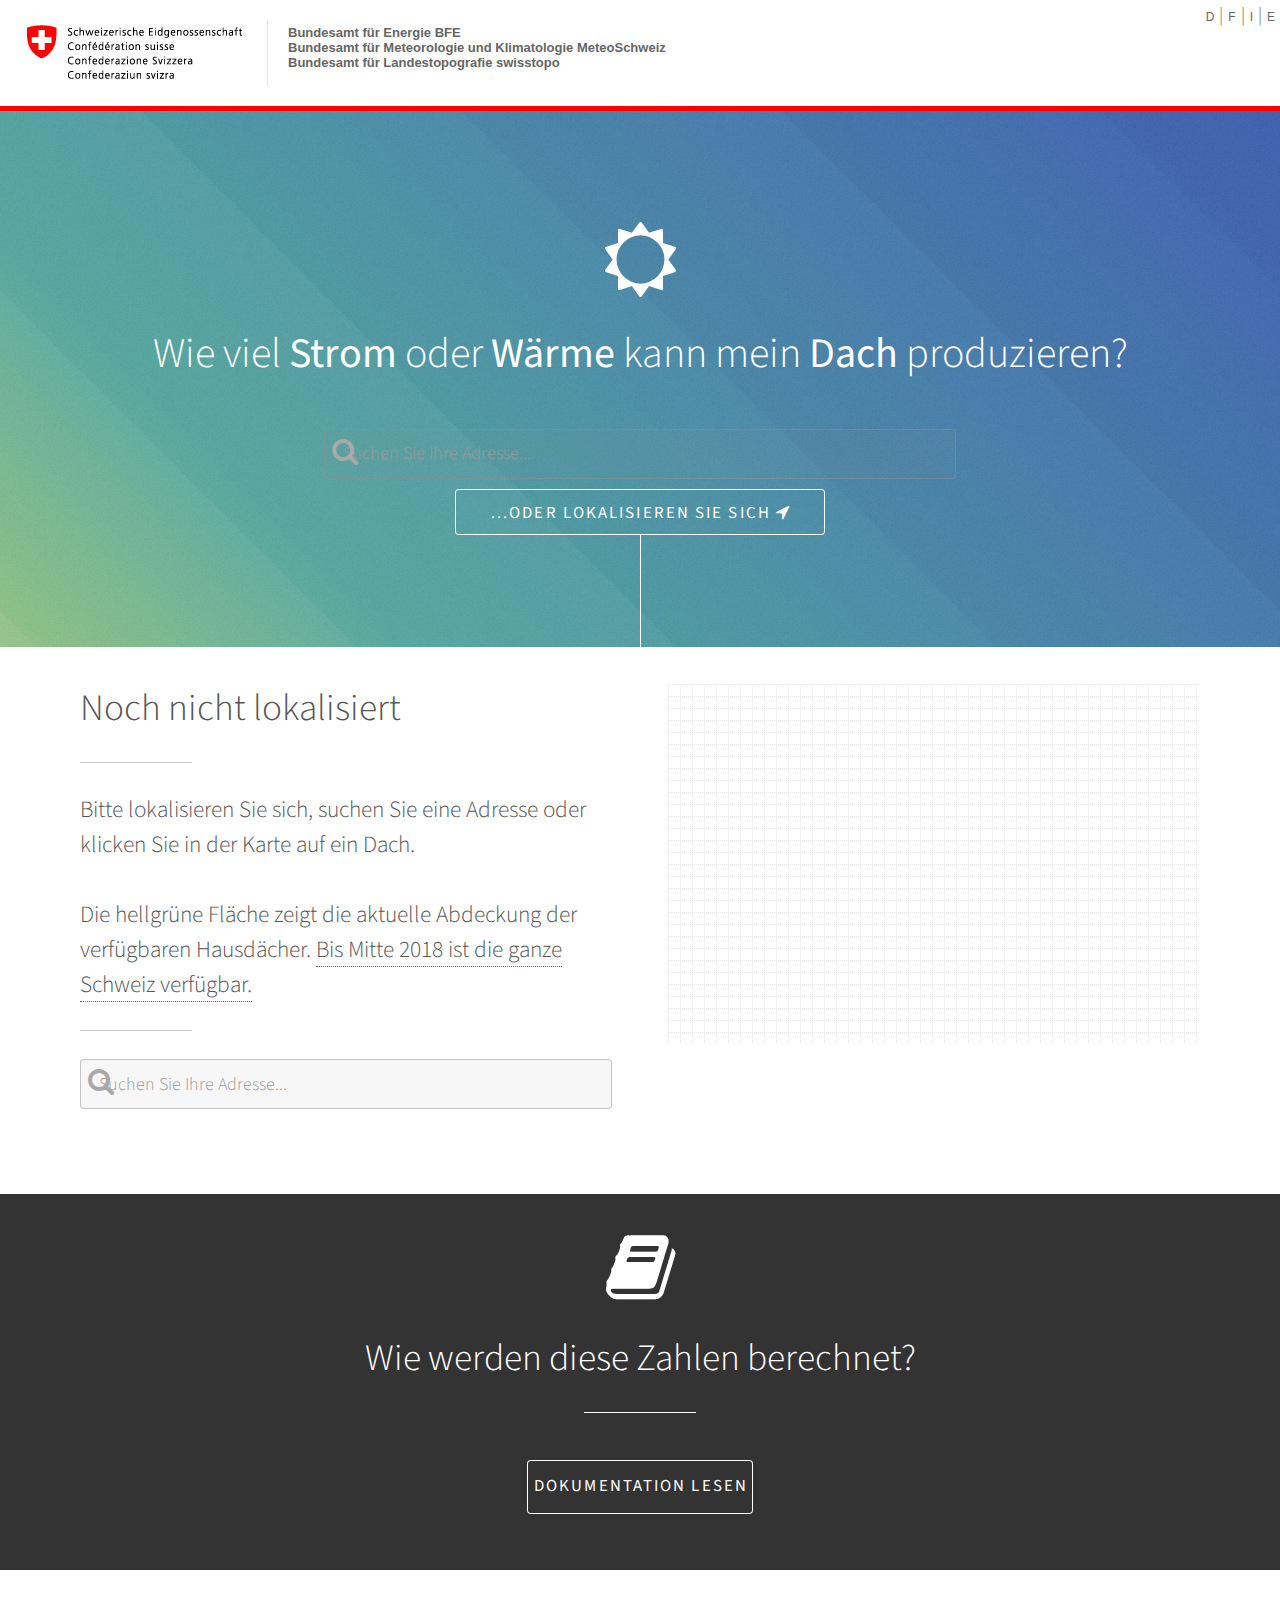
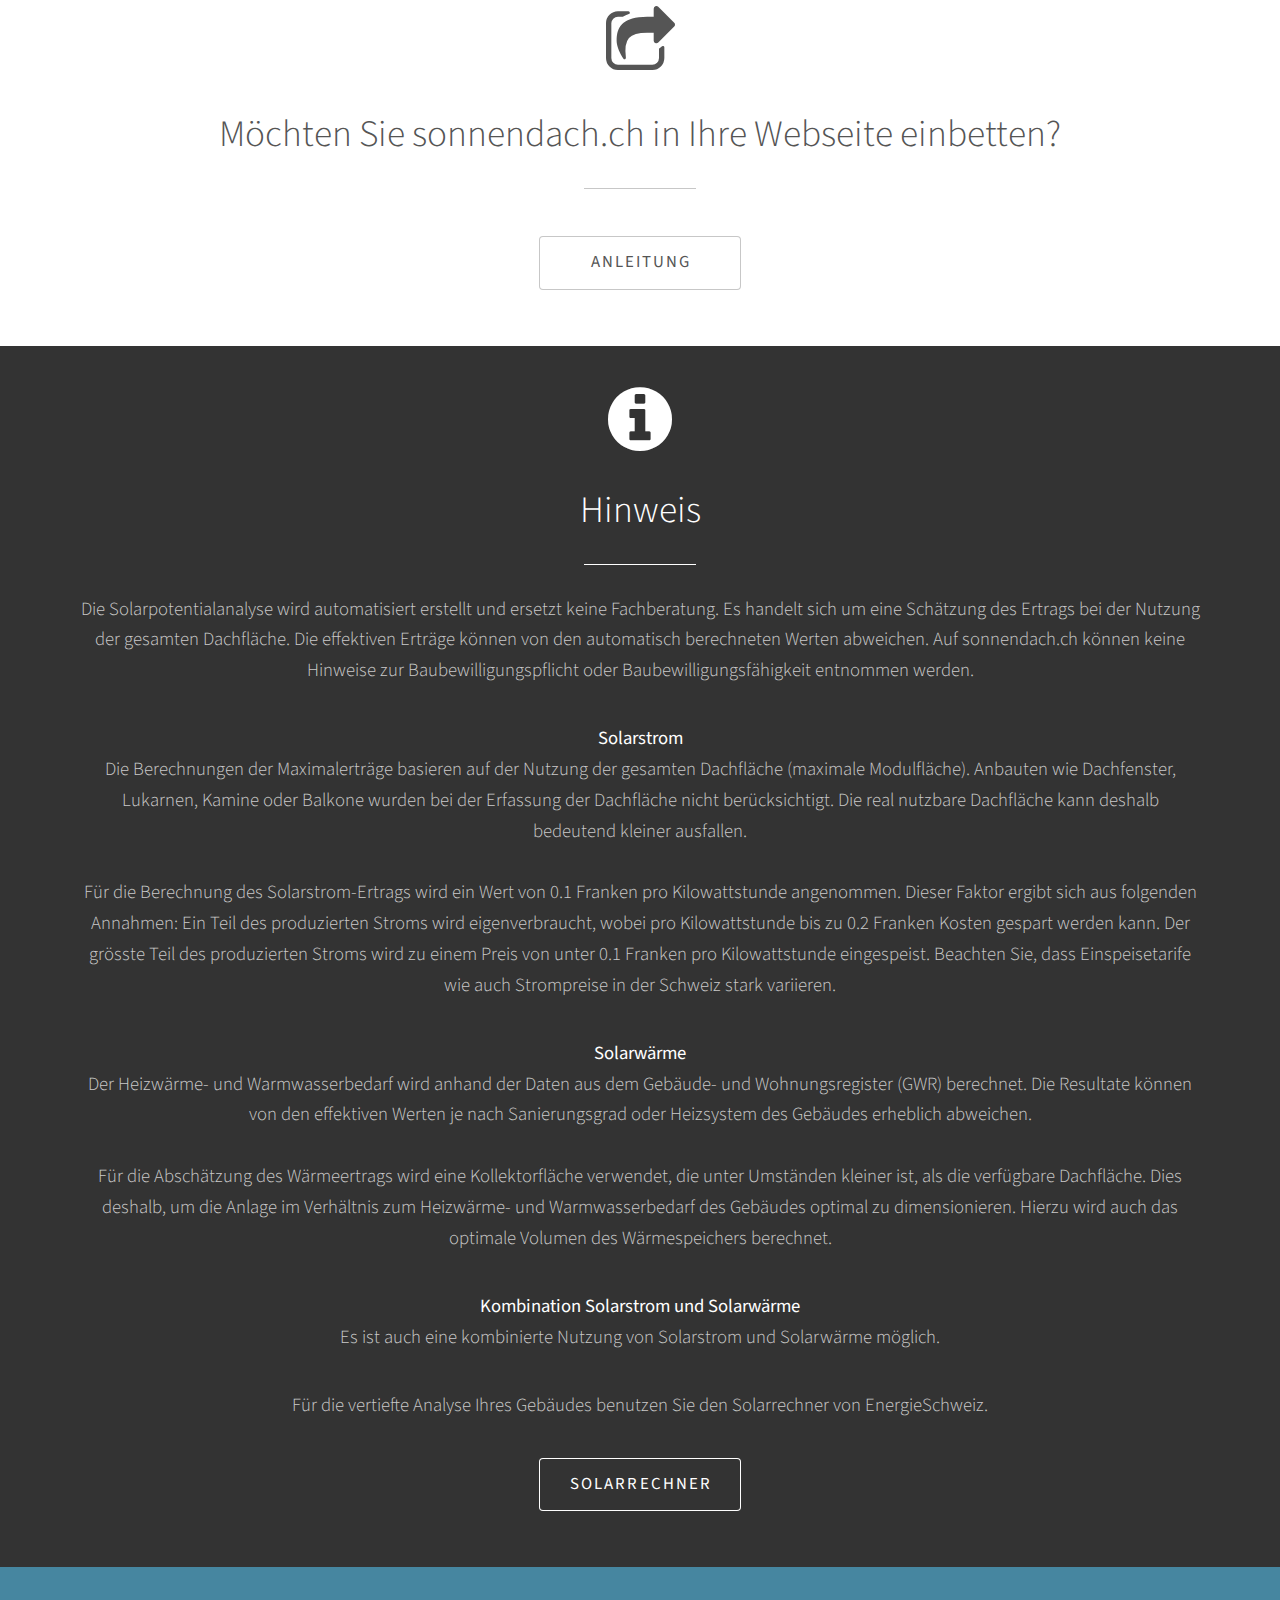
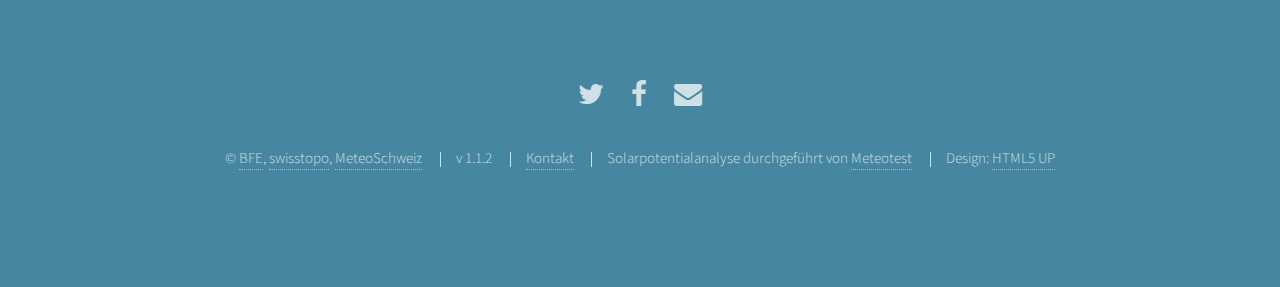
==== index.html @ 3dcd32a4 "initial upload" ====
<!DOCTYPE HTML>
<!--
	Photon by HTML5 UP
	html5up.net | @n33co
	Free for personal and commercial use under the CCA 3.0 license (html5up.net/license)
-->
<html>
	<head>
		<title>Wie viel Strom und Wärme kann mein Dach produzieren?</title>
		<meta charset="utf-8" />
    <meta name="viewport" content="initial-scale=1.0, user-scalable=no, minimal-ui"/>
    <meta name="apple-mobile-web-app-capable" content="yes"/>
    <meta name="apple-mobile-web-app-status-bar-style" content="black"/>
    <meta name="application-name" content="sonnendach"/>
    
    <!-- Application icons -->
    <meta name="msapplication-TileImage" content="images/touch-icon-bund-144x144.png"/>
    <meta name="msapplication-TileColor" content="#ffffff"/>
    <meta name="msapplication-square70x70logo" content="images/touch-icon-bund-70x70.png"/>
    <meta name="msapplication-square150x150logo" content="images/touch-icon-bund-150x150.png"/>
    <meta name="msapplication-square310x310logo" content="images/touch-icon-bund-310x310.png"/>
    <link rel="apple-touch-icon" sizes="76x76" href="images/touch-icon-bund-76x76.png"/>
    <link rel="apple-touch-icon" sizes="120x120" href="images/touch-icon-bund-120x120.png"/>
    <link rel="apple-touch-icon" sizes="152x152" href="images/touch-icon-bund-152x152.png"/>
    <link rel="shortcut icon" href="favicon.ico" type="image/x-icon">
    <link rel="icon" href="favicon.ico" type="image/x-icon">

    <meta name="description" content="Wie viel Strom und Wärme kann mein Dach produzieren? Finden Sie es heraus mit Sonnendach.ch">
    <meta name="keywords" content="Solar, Energie, Dach, Sonne, Photovoltaik, Solarthermie, Solarwärme, Sonnendach, Strom, Solarstrom, Sonnenstrom">
    <meta name="news_keywords" content="Solar, Energie, Dach, Sonne, Photovoltaik, Solarthermie, Solarwärme, Sonnendach, Strom, Solarstrom, Sonnenstrom">
    <meta name="author" content="Bundesamt für Energie BFE">

    <meta property="og:site_name" content="Sonnendach.ch">
    <meta property="og:title" content="Wie viel Strom und Wärme kann mein Dach produzieren?">
    <meta property="og:description" content="Wie viel Strom und Wärme kann mein Dach produzieren? Finden Sie es heraus mit Sonnendach.ch.">
    <meta property="og:type" content="WebApplication">
    <meta property="og:url" content="http://www.sonnendach.ch">
    <meta property="og:image" content="http://www.bfe-gis.admin.ch/sonnendach/images/appSonnendachCH.png">
    <meta property="og:locale" content="de_CH" />

    <meta name="twitter:card" content="summary">
    <meta name="twitter:site" content="@EnergieSchweiz">
		<meta name="twitter:creator" content="@EnergieSchweiz">
    <meta name="twitter:title" content="Sonnendach.ch">
    <meta name="twitter:description" content="Wie viel Strom und Wärme kann mein Dach produzieren? Finden Sie es heraus mit Sonnendach.ch.">
    <meta name="twitter:image" content="http://www.bfe-gis.admin.ch/sonnendach/images/appSonnendachCH.png">
    <meta name="twitter:url" content="http://www.sonnendach.ch">


    <!-- CSS -->
    <!--[if lte IE 8]><script src="assets/js/ie/html5shiv.js"></script><![endif]-->
		<link rel="stylesheet" href="assets/css/main.css" />
		<!--[if lte IE 8]><link rel="stylesheet" href="assets/css/ie8.css" /><![endif]-->
		<!--[if lte IE 9]><link rel="stylesheet" href="assets/css/ie9.css" /><![endif]-->
    <link rel="stylesheet" href="assets/css/map.css"/>
    <link rel="stylesheet" href="assets/css/barchart.css"/>
	</head>
	<body class="is-loading">
	  
    <!-- Hidden links to navigate smoothly in the page using scrolly plugin -->
    <div style="display: none;">
      <a id="goToEig" href="#eig" class="scrolly"></a>
      <a id="goToHeader" href="#header" class="scrolly"></a>
      <a id="goToOne" href="#one" class="scrolly"></a>
      <a id="goToTwo" href="#two" class="scrolly"></a>
      <a id="goToThree" href="#three" class="scrolly"></a>
      <a id="goToFour" href="#four" class="scrolly"></a>
      <a id="goToFive" href="#five" class="scrolly"></a>
      <a id="goToSix" href="#six" class="scrolly"></a>
      <a id="goToSeven" href="#seven" class="scrolly"></a>
      <a id="goToEight" href="#eight" class="scrolly"></a>
      <a id="goToNine" href="#nine" class="scrolly"></a>
      <a id="goToTen" href="#ten" class="scrolly"></a>
      <a id="goToEleven" href="#eleven" class="scrolly"></a>

    </div>

	  <!-- eid -->
    <section id="eig" class="main style1 special hide" style="padding: 0 !important">
      <div class="container">
        <div class="100%">
          <div class="logo"></div>
          <div class="amts">
            <div class="amt trn">bfe</div>
            <div class="amt trn">meteoschweiz</div>
            <div class="amt trn">swisstopo</div>
            <div class="amt-abbr">
              <span class="trn">bfeAbbr</span>,&nbsp;
              <span class="trn">meteoschweizAbbr</span>,&nbsp;
              <span class="trn">swisstopoAbbr</span>
            </div>
          </div>
          <div id="lang">
            <a href="?lang=de" class="langde">D</a>|<a href="?lang=fr" class="langfr">F</a>|<a href="?lang=it" class="langfr">I</a>|<a href="?lang=en" class="langfr">E</a>
          </div>
        </div>
      </div>
    </section>	
	
	  <!-- red -->
    <section id="red" class="hide" style="background-color: red; height: 5px; line-height: 5px;">
      <div class="container">
        <div class="row 150%">
          <div class="12u 12u$(medium)" style="padding: 0 0 0 2.25em !important">
          </div>
        </div>
      </div>
    </section>

    <!-- eCH Header -->
    <section id="ech" class="main style1 special hide" style="padding: 0 !important">
      <div class="container">
        <div class="100%">
            <a href="http://www.energieschweiz.ch" target="_blank"><div class="logoech" id="logoech"></div></a>
          <div id="lang">
            <a href="?lang=de&header=1" class="langde">D</a>|<a href="?lang=fr&header=1" class="langfr">F</a>|<a href="?lang=it&header=1" class="langfr">I</a>|<a href="?lang=en&header=1" class="langfr">E</a>
          </div>
        </div>
      </div>
    </section>    

    <!-- orange -->
    <section id="orange" class="hide" style="background-color: rgb(245,82,10); height: 5px; line-height: 5px;">
      <div class="container">
        <div class="row 150%">
          <div class="12u 12u$(medium)">
          </div>
        </div>
      </div>
    </section>  

		<!-- Header -->
    <section id="header">
      <div class="inner">
        <span class="icon major fa-sun-o"></span>
        <h1 class="trn">mainTitle</h1>
        <ul class="actions">
          <li>
            <span class="search-container">
              <input class="typeahead" id="searchTypeahead1" type="text"
                     data-provide="typeahead"
                     placeholder="Suchen Sie Ihre Adresse..." >
              <i class="fa fa-search"></i>
            </span>
            <a id="location" href="#one" class="button scrolly trn">locateMe</a>
          </li>
        </ul>
      </div>
    </section>

		<!-- One: Karte und Adresssuche-->
    <section id="one" class="main style1">
      <div class="container">
        <div class="row 150%">
          <div class="6u 12u$(medium)">
            <header class="major">
              <h2 class="show-localized-error" id="locationError"></h2>
              <h2 class="hidden-localized hidden-localized-error trn">notLocalised</h2>
              <h2 class="show-localized" id="addressOutput"></h2>
              <div class="address-loading"></div>
            </header>
            <header class="major">
              <!-- Keine Adresse gefunden -->
              <h4 class="hidden-localized trn">bittelokal</h4>
              <h4 class="show-no-roof trn">noRoofFound</h4> <!-- Keine Adresse, Kein Dach, in Abdeckung -->
              <h4 class="show-no-roof-outside-perimeter trn">noRoofFoundOutsidePerimeter</h4> <!-- Adresse, Ausserhalb Abdeckung -->
              <h4 class="show-roof"> <!-- Dach gefunden, Adresse gefunden -->
                <ul class="actions uniform show-roof">
                  <li>
                    <a href="#two" id="eignungbutton2" class="button2 scrolly button2suit5">
                      <span class="trn">eignungTitel</span>: <span id="eignung"></span>
                    </a>
                  </li>
                </ul>
                <ul class="actions uniform show-roof">
                  <li>
                    <a href="#three" class="button2 scrolly" id="PVbuttonText"></a>
                  </li>
                </ul>
                <ul id="thermiebutton" class="actions uniform hide-thermie">
                  <li>
                    <a href="#four" class="button2 scrolly" id="thermiebuttonText"></a>
                  </li>
                </ul>
              </h4>
              <div class="roof-loading"></div>
            </header>
            <p>
            <span class="search-container">
              <input class="typeahead" id="searchTypeahead2" type="text"
                     data-provide="typeahead"
                     placeholder="Suchen Sie Ihre Adresse..." >
              <i class="fa fa-search"></i>
            </span>
            </p>
          </div>
          <div class="6u$ 12u$(medium) important(medium)">
            <div id="map" style="width: 100%; height: 360px;"></div>
          </div>
        </div>
        <div class="12u$ 12u$(medium) important(medium) show-roof arrows">
          <a href="#two" class="scrolly icon major fa-angle-double-down"></a>
        </div>
      </div>
    </section>

    <!-- Two: Eignung -->
    <section id="two" class="main style2 show-roof">
      <div class="container">
        <div class="row 150%">
          <div class="6u 12u$(medium)">
            <center><img src="images/s1.png" id="eignungSymbol"></center>
          </div>
          <div class="6u$ 12u$(medium)">
            <header class="major">
              <h2 class="show-roof"><strong><span class="trn">eignungTitel</span>: 
                <span id="eignung3"></span></strong></h2>
            </header>
            <p class="show-roof">
              <span id="eignungText"></span>
            </p>
          </div>
        </div>
        <div class="12u$ 12u$(medium) important(medium) show-roof arrows">
          <a href="#three" class="scrolly icon major fa-angle-double-down"></a>
        </div>
      </div>
    </section>

		<!-- Three: Solarstrom -->
    <section id="three" class="main style1 special show-roof">
      <div class="container">
        <header class="major">
          <span class="icon major fa-plug"></span>
          <h2 id="TitelSolarstrom"></h2>     
        </header>
        <p class="show-roof"><span class="trn">solarstromText</span></p>

          <div class="row 150%">
            <div class="4u 12u$(medium)">
              <h1 style="margin: 0 0 0.2em 0 !important;"><span id="pv100"></span>&nbsp;kWh</h1>
              <img id="pvpic1" src="" style="width:200px">
              <h3><span class="trn" id="pv100text">pv100text</span></h3>
              <ul class="actions uniform show-roof">
                <li>
                  <a href="" class="button" id="buttonSolRPV100" target="_blank">
                    <span class="trn">solarstromButton</span>
                  </a>
                </li>
              </ul>              
            </div>
            <div class="4u 12u$(medium)">
              <h1 style="margin: 0 0 0.2em 0 !important;"><span id="pv75"></span>&nbsp;kWh</span></h1>
              <img id="pvpic2" src="" style="width:200px">
              <h3><span class="trn" id="pv75text">pv75text</span></h3>
              <ul class="actions uniform show-roof">
                <li>
                  <a href="" class="button" id="buttonSolRPV75" target="_blank">
                    <span class="trn">solarstromButton</span>
                  </a>
                </li>
              </ul>  
            </div>
            <div class="4u$ 12u$(medium)">
              <h1 style="margin: 0 0 0.2em 0 !important;"><span id="pv50"></span>&nbsp;kWh</h1>
              <img id="pvpic3" src="" style="width:200px">
              <h3><span class="trn" id="pv50text">pv50text</span></h3>
              <ul class="actions uniform show-roof">
                <li>
                  <a href="" class="button" id="buttonSolRPV50" target="_blank">
                    <span class="trn">solarstromButton</span>
                  </a>
                </li>
              </ul>  
            </div>
          </div>

        <div class="12u$ 12u$(medium) important(medium) show-roof arrows">
          <a href="#four" class="scrolly icon major fa-angle-double-down"></a>
        </div>
      </div>
    </section>

		<!-- Four: Solarthermie -->
    <section id="four" class="main style2 special show-roof">
      <div class="container">
        <header class="major">
          <span class="icon major fa-building"></span>&nbsp;&nbsp;&nbsp;&nbsp;
          <span class="icon major fa-tint"></span>
          <h2 id="heatTitle"></h2>
        </header>
        <p class="show-roof">
          <span id="heatText"></span>
        </p>
        <ul class="actions uniform show-roof">
          <li><a href="http://www.energieschweiz.ch/de-ch/erneuerbare-energien/meine-solaranlage/solarrechner.aspx" class="button" id="buttonSolRThermie" target="_blank"><span class="trn">solarthermieButton</span></a></li>
        </ul>      
        <div class="12u$ 12u$(medium) important(medium) show-roof arrows">
          <a href="#five" class="scrolly icon major fa-angle-double-down"></a>
        </div>          
      </div>
    </section>

    <!-- Five: Ihre Dachflaeche -->
      <section id="five" class="main style1 special show-roof">
        <div class="container">
          <header class="major">
            <span class="icon major fa-home"></span>
            <h2><span class="trn">yourRoof</span></h2>
          </header>
          <div class="row 150%">
            <div class="4u 12u$(medium)">
              <h1 style="margin: 0 0 0.2em 0 !important;"><span id="pitchOutput"></span>&deg;</h1>
              <h3><span class="trn">roofInclination</span></h3>
            </div>
            <div class="4u 12u$(medium)">
              <h1 style="margin: 0 0 0.2em 0 !important;"><span id="headingOutput"></span>&deg;&nbsp;<span id="headingText"></span></h1>
              <h3><span class="trn">roofOrientation</span></h3>
            </div>
            <div class="4u$ 12u$(medium)">
              <h1 style="margin: 0 0 0.2em 0 !important;"><span id="areaOutput"></span>&nbsp;m<sup>2</sup></h1>
              <h3><span class="trn">roofArea</span></h3>
            </div>
          </div>        
          <div class="12u$ 12u$(medium) important(medium) show-roof arrows">
            <a href="#six" class="scrolly icon major fa-angle-double-down"></a>
          </div>          
        </div>
      </section>

    <!-- Six: Einstrahlung auf Ihre Dachflaeche -->
      <section id="six" class="main style2 special show-roof">
        <div class="container">
          <header class="major">
            <span class="icon major fa-sun-o"></span>
            <h2><span class="trn">yourRoofEinstrahlung</span></h2>
          </header>
          <div class="row 150%">
            <div class="6u 12u$(medium)">
              <h1 style="margin: 0 0 0.2em 0 !important;"><span id="mstrahlungOutput"></span> kWh/m<sup>2</sup></h1>
              <h3><span class="trn">roofmstrahlung</span></h3>
            </div>
            <div class="6u 12u$(medium)">
              <h1 style="margin: 0 0 0.2em 0 !important;"><span id="gstrahlungOutput"></span> kWh</h1>
              <h3><span class="trn">roofgstrahlung</span></h3>
            </div>
          </div>          
          <div class="12u$ 12u$(medium) important(medium) show-roof arrows">
            <a href="#seven" class="scrolly icon major fa-angle-double-down"></a>
          </div>          
        </div>
      </section>

    <!-- Seven: Graph -->
      <section id="seven" class="main style1 special show-roof">
        <div class="container">
          <header class="major">
            <span class="icon major fa-bar-chart"></span>
            <!--<span class="icon major fa-sun-o" style="width:400px;color:rgb(233,81,31);"></span>-->
            <h2><span class="trn">graphTitel</span></h2>
          </header>
          <p></p>
            <div id="chart"></div>
          <div class="12u$ 12u$(medium) important(medium) show-roof arrows">
            <a href="#eight" class="scrolly icon major fa-angle-double-down"></a>
          </div>          
        </div>
      </section>

    <!-- Eight: Drucken -->
      <section id="eight" class="main style2 special show-roof">
        <div class="container">
          <header class="major">
            <span class="icon major fa-print"></span>
            <h2><span class="trn">druckenTitel</span></h2>
          </header>
          <p></p>
          <ul class="actions uniform">
            <li><a href="" class="button" id="printLink" target="_blank"><span class="trn">druckenButton</span></a></li>
          </ul>
          <div class="12u$ 12u$(medium) important(medium) show-roof arrows">
            <a href="#nine" class="scrolly icon major fa-angle-double-down"></a>
          </div>          
        </div>
      </section>


    <!-- Nine: EnergieSchweiz -->
      <section id="nine" class="main style1 special show-roof">
        <div class="container">
          <header class="major">
            <span class="icon major fa-question-circle"></span>
            <h2><span class="trn">energieSchweizTitel</span></h2>
          </header>
          <p></p>
          <ul class="actions uniform">
            <li><a href="" class="button" id="stepbystepLink" target="_blank"><span class="trn">energieSchweizButton</span></a></li>
          </ul>
          <div class="12u$ 12u$(medium) important(medium) show-roof arrows">
            <a href="#ten" class="scrolly icon major fa-angle-double-down"></a>
          </div>          
        </div>
      </section>

    <!-- Ten: Dokumentation -->
      <section id="ten" class="main style2 special">
        <div class="container">
          <header class="major">
            <span class="icon major fa-book"></span>
            <h2><span class="trn">documentationTitel</span></h2>
          </header>
          <p></p>
          <ul class="actions uniform">
            <li><a href="" class="button" id="documentationLink" target="_blank"><span class="trn">documentationButton</span></a></li>
          </ul>
          <div class="12u$ 12u$(medium) important(medium) show-roof arrows">
            <a href="#eleven" class="scrolly icon major fa-angle-double-down"></a>
          </div>          
        </div>
      </section>

    <!-- Eleven: Einbetten -->
      <section id="eleven" class="main style1 special">
        <div class="container">
          <header class="major">
            <span class="icon major fa-share-square-o"></span>
            <h2><span class="trn">einbettenTitel</span></h2>
          </header>
          <p></p>
          <ul class="actions uniform">
            <li><a href="" class="button" id="einbettenLink" target="_blank"><span class="trn">einbettenButton</span></a></li>
          </ul>
          <div class="12u$ 12u$(medium) important(medium) show-roof arrows">
            <a href="#twelve" class="scrolly icon major fa-angle-double-down"></a>
          </div>          
        </div>
      </section>

    <!-- Twelve: Hinweis -->
      <section id="twelve" class="main style2 special">
        <div class="container">
          <header class="major">
            <span class="icon major fa-info-circle"></span>
            <h2><span class="trn">hint</span></h2>
          </header>
          <p>
            <span class="trn">hintBeAwareAllgemein</span>
          </p>
          <p>
            <strong><span class="trn">printSolarstromTitel</span></strong><br>
            <span class="trn">hintBeAwareStrom</span>
          </p>
          <p>
            <strong><span class="trn">printSolarwaermeTitel</span></strong><br>
            <span class="trn">hintBeAwareWaerme</span>
          </p>
          <p>
            <strong><span class="trn">printKombiTitel</span></strong><br>
            <span class="trn">hintBeAwareKombi</span>
          </p>          
          <p>
            <span class="trn">hintBeAwareButton</span>
          </p>
          <ul class="actions uniform">
            <li><a href="" class="button" id="hintSolarrechner" target="_blank"><span class="trn">hintBeAwareButtonText</span></a></li>
          </ul>             
          <div class="12u$ 12u$(medium) important(medium) show-roof arrows">
            <a href="#one" class="scrolly icon major fa-angle-double-up"></a>
          </div>          
        </div>
      </section>

		<!-- Footer -->
    <section id="footer">
      <ul class="icons">
        <li><a id="socialTwitter" href="" class="icon alt fa-twitter" target="_blank"><span class="label">Twitter</span></a></li>
        <li><a id="socialFB" href="" class="icon alt fa-facebook" target="_blank"><span class="label">Facebook</span></a></li>
        <li><a id="socialMail" href="" class="icon alt fa-envelope"><span class="label">Email</span></a></li>
      </ul>
      <ul class="copyright">
        <li><span class="trn">copyrightMain</span></li>
        <li>v 1.1.2</li>
        <li><span class="trn">contact</span></li>
        <li class="trn">impressumAnalyse</li>
        <li>Design: <a href="http://html5up.net">HTML5 UP</a></li>
      </ul>
    </section>

		<!-- Scripts -->
    <script src="assets/js/jquery-2.1.4.min.js"></script>
    <script src="assets/js/jquery.xdomainrequest.1.0.2.min.js"></script>
    <script src="assets/js/jquery.placeholder.2.0.7.min.js"></script>
    <script src="assets/js/typeahead.bundle.0.11.1.js"></script> 
    <script src="assets/js/jquery.translate.0.9.1.js"></script>
    <script src="assets/js/d3.min.js"></script>
    <script src="assets/js/d3.tip.v0.6.3.js"></script>

	  <script src="assets/js/jquery.scrolly.min.js"></script>
		<script src="assets/js/skel.min.js"></script>
		<script src="assets/js/util.js"></script>
		<!--[if lte IE 8]><script src="assets/js/ie/respond.min.js"></script><![endif]-->
		<script src="assets/js/main.js"></script>
    <script src="assets/js/ol.3.12.1.js"></script>
    <script src="assets/js/proj4.2.2.1.js"></script>
    <script src="assets/js/EPSG21781.js"></script>
    <script src="assets/js/EPSG2056.js"></script>
    <script src="assets/js/layers.js"></script>
    <script src="assets/js/map.js"></script>
    <script src="assets/js/barchart.js"></script>
    <script src="assets/js/utils.js"></script>
    <script src="assets/js/search.js"></script>
    <script src="assets/js/location.js"></script>
    <script src="assets/js/permalink.js"></script>
    <script src="assets/js/translations.js"></script>
    <script src="assets/js/init.js"></script>

    <script>
      $(document).ready(function() {
        init(false);
      });
    </script>
    
	</body>
</html>
---- assets/css/main.css ----
@import url("font-awesome.min.css");
@import url("https://fonts.googleapis.com/css?family=Source+Sans+Pro:300,300italic,400,400italic");

/*
	Photon by HTML5 UP
	html5up.net | @n33co
	Free for personal and commercial use under the CCA 3.0 license (html5up.net/license)
*/

/* Reset */

	html, body, div, span, applet, object, iframe, h1, h2, h3, h4, h5, h6, p, blockquote, pre, a, abbr, acronym, address, big, cite, code, del, dfn, em, img, ins, kbd, q, s, samp, small, strike, strong, sub, sup, tt, var, b, u, i, center, dl, dt, dd, ol, ul, li, fieldset, form, label, legend, table, caption, tbody, tfoot, thead, tr, th, td, article, aside, canvas, details, embed, figure, figcaption, footer, header, hgroup, menu, nav, output, ruby, section, summary, time, mark, audio, video {
		margin: 0;
		padding: 0;
		border: 0;
		font-size: 100%;
		font: inherit;
		vertical-align: baseline;
	}

	article, aside, details, figcaption, figure, footer, header, hgroup, menu, nav, section {
		display: block;
	}

	body {
		line-height: 1;
	}

	ol, ul {
		list-style: none;
	}

	blockquote, q {
		quotes: none;
	}

	blockquote:before, blockquote:after, q:before, q:after {
		content: '';
		content: none;
	}

	table {
		border-collapse: collapse;
		border-spacing: 0;
	}

	body {
		-webkit-text-size-adjust: none;
	}

/* Box Model */

	*, *:before, *:after {
		-moz-box-sizing: border-box;
		-webkit-box-sizing: border-box;
		box-sizing: border-box;
	}

/* Containers */

	.container {
		margin-left: auto;
		margin-right: auto;
	}

	.container.\31 25\25 {
		width: 100%;
		max-width: 75em;
		min-width: 60em;
	}

	.container.\37 5\25 {
		width: 45em;
	}

	.container.\35 0\25 {
		width: 30em;
	}

	.container.\32 5\25 {
		width: 15em;
	}

	.container {
		width: 60em;
	}

	@media screen and (max-width: 1680px) {

		.container.\31 25\25 {
			width: 100%;
			max-width: 75em;
			min-width: 60em;
		}

		.container.\37 5\25 {
			width: 45em;
		}

		.container.\35 0\25 {
			width: 30em;
		}

		.container.\32 5\25 {
			width: 15em;
		}

		.container {
			width: 60em;
		}

	}

	@media screen and (max-width: 1140px) {

		.container.\31 25\25 {
			width: 100%;
			max-width: 112.5%;
			min-width: 90%;
		}

		.container.\37 5\25 {
			width: 67.5%;
		}

		.container.\35 0\25 {
			width: 45%;
		}

		.container.\32 5\25 {
			width: 22.5%;
		}

		.container {
			width: 90%;
		}

	}

	@media screen and (max-width: 980px) {

		.container.\31 25\25 {
			width: 100%;
			max-width: 125%;
			min-width: 100%;
		}

		.container.\37 5\25 {
			width: 75%;
		}

		.container.\35 0\25 {
			width: 50%;
		}

		.container.\32 5\25 {
			width: 25%;
		}

		.container {
			width: 100% !important;
		}

	}

	@media screen and (max-width: 736px) {

		.container.\31 25\25 {
			width: 100%;
			max-width: 125%;
			min-width: 100%;
		}

		.container.\37 5\25 {
			width: 75%;
		}

		.container.\35 0\25 {
			width: 50%;
		}

		.container.\32 5\25 {
			width: 25%;
		}

		.container {
			width: 100% !important;
		}

	}

	@media screen and (max-width: 480px) {

		.container.\31 25\25 {
			width: 100%;
			max-width: 125%;
			min-width: 100%;
		}

		.container.\37 5\25 {
			width: 75%;
		}

		.container.\35 0\25 {
			width: 50%;
		}

		.container.\32 5\25 {
			width: 25%;
		}

		.container {
			width: 100% !important;
		}

	}

	@media screen and (max-width: 320px) {

		.container.\31 25\25 {
			width: 100%;
			max-width: 125%;
			min-width: 100%;
		}

		.container.\37 5\25 {
			width: 75%;
		}

		.container.\35 0\25 {
			width: 50%;
		}

		.container.\32 5\25 {
			width: 25%;
		}

		.container {
			width: 100% !important;
		}

	}

/* Grid */

	.row {
		border-bottom: solid 1px transparent;
		-moz-box-sizing: border-box;
		-webkit-box-sizing: border-box;
		box-sizing: border-box;
	}

	.row > * {
		float: left;
		-moz-box-sizing: border-box;
		-webkit-box-sizing: border-box;
		box-sizing: border-box;
	}

	.row:after, .row:before {
		content: '';
		display: block;
		clear: both;
		height: 0;
	}

	.row.uniform > * > :first-child {
		margin-top: 0;
	}

	.row.uniform > * > :last-child {
		margin-bottom: 0;
	}

	.row.\30 \25 > * {
		padding: 0 0 0 0em;
	}

	.row.\30 \25 {
		margin: 0 0 -1px 0em;
	}

	.row.uniform.\30 \25 > * {
		padding: 0em 0 0 0em;
	}

	.row.uniform.\30 \25 {
		margin: 0em 0 -1px 0em;
	}

	.row > * {
		padding: 0 0 0 2em;
	}

	.row {
		margin: 0 0 -1px -2em;
	}

	.row.uniform > * {
		padding: 2em 0 0 2em;
	}

	.row.uniform {
		margin: -2em 0 -1px -2em;
	}

	.row.\32 00\25 > * {
		padding: 0 0 0 4em;
	}

	.row.\32 00\25 {
		margin: 0 0 -1px -4em;
	}

	.row.uniform.\32 00\25 > * {
		padding: 4em 0 0 4em;
	}

	.row.uniform.\32 00\25 {
		margin: -4em 0 -1px -4em;
	}

	.row.\31 50\25 > * {
		padding: 0 0 0 3em;
	}

	.row.\31 50\25 {
		margin: 0 0 -1px -3em;
	}

	.row.uniform.\31 50\25 > * {
		padding: 3em 0 0 3em;
	}

	.row.uniform.\31 50\25 {
		margin: -3em 0 -1px -3em;
	}

	.row.\35 0\25 > * {
		padding: 0 0 0 1em;
	}

	.row.\35 0\25 {
		margin: 0 0 -1px -1em;
	}

	.row.uniform.\35 0\25 > * {
		padding: 1em 0 0 1em;
	}

	.row.uniform.\35 0\25 {
		margin: -1em 0 -1px -1em;
	}

	.row.\32 5\25 > * {
		padding: 0 0 0 0.5em;
	}

	.row.\32 5\25 {
		margin: 0 0 -1px -0.5em;
	}

	.row.uniform.\32 5\25 > * {
		padding: 0.5em 0 0 0.5em;
	}

	.row.uniform.\32 5\25 {
		margin: -0.5em 0 -1px -0.5em;
	}

	.\31 2u, .\31 2u\24 {
		width: 100%;
		clear: none;
		margin-left: 0;
	}

	.\31 1u, .\31 1u\24 {
		width: 91.6666666667%;
		clear: none;
		margin-left: 0;
	}

	.\31 0u, .\31 0u\24 {
		width: 83.3333333333%;
		clear: none;
		margin-left: 0;
	}

	.\39 u, .\39 u\24 {
		width: 75%;
		clear: none;
		margin-left: 0;
	}

	.\38 u, .\38 u\24 {
		width: 66.6666666667%;
		clear: none;
		margin-left: 0;
	}

	.\37 u, .\37 u\24 {
		width: 58.3333333333%;
		clear: none;
		margin-left: 0;
	}

	.\36 u, .\36 u\24 {
		width: 50%;
		clear: none;
		margin-left: 0;
	}

	.\35 u, .\35 u\24 {
		width: 41.6666666667%;
		clear: none;
		margin-left: 0;
	}

	.\34 u, .\34 u\24 {
		width: 33.3333333333%;
		clear: none;
		margin-left: 0;
	}

	.\33 u, .\33 u\24 {
		width: 25%;
		clear: none;
		margin-left: 0;
	}

	.\32 u, .\32 u\24 {
		width: 16.6666666667%;
		clear: none;
		margin-left: 0;
	}

	.\31 u, .\31 u\24 {
		width: 8.3333333333%;
		clear: none;
		margin-left: 0;
	}

	.\31 2u\24 + *,
	.\31 1u\24 + *,
	.\31 0u\24 + *,
	.\39 u\24 + *,
	.\38 u\24 + *,
	.\37 u\24 + *,
	.\36 u\24 + *,
	.\35 u\24 + *,
	.\34 u\24 + *,
	.\33 u\24 + *,
	.\32 u\24 + *,
	.\31 u\24 + * {
		clear: left;
	}

	.\-11u {
		margin-left: 91.66667%;
	}

	.\-10u {
		margin-left: 83.33333%;
	}

	.\-9u {
		margin-left: 75%;
	}

	.\-8u {
		margin-left: 66.66667%;
	}

	.\-7u {
		margin-left: 58.33333%;
	}

	.\-6u {
		margin-left: 50%;
	}

	.\-5u {
		margin-left: 41.66667%;
	}

	.\-4u {
		margin-left: 33.33333%;
	}

	.\-3u {
		margin-left: 25%;
	}

	.\-2u {
		margin-left: 16.66667%;
	}

	.\-1u {
		margin-left: 8.33333%;
	}

	@media screen and (max-width: 1680px) {

		.row > * {
			padding: 0 0 0 2em;
		}

		.row {
			margin: 0 0 -1px -2em;
		}

		.row.uniform > * {
			padding: 2em 0 0 2em;
		}

		.row.uniform {
			margin: -2em 0 -1px -2em;
		}

		.row.\32 00\25 > * {
			padding: 0 0 0 4em;
		}

		.row.\32 00\25 {
			margin: 0 0 -1px -4em;
		}

		.row.uniform.\32 00\25 > * {
			padding: 4em 0 0 4em;
		}

		.row.uniform.\32 00\25 {
			margin: -4em 0 -1px -4em;
		}

		.row.\31 50\25 > * {
			padding: 0 0 0 3em;
		}

		.row.\31 50\25 {
			margin: 0 0 -1px -3em;
		}

		.row.uniform.\31 50\25 > * {
			padding: 3em 0 0 3em;
		}

		.row.uniform.\31 50\25 {
			margin: -3em 0 -1px -3em;
		}

		.row.\35 0\25 > * {
			padding: 0 0 0 1em;
		}

		.row.\35 0\25 {
			margin: 0 0 -1px -1em;
		}

		.row.uniform.\35 0\25 > * {
			padding: 1em 0 0 1em;
		}

		.row.uniform.\35 0\25 {
			margin: -1em 0 -1px -1em;
		}

		.row.\32 5\25 > * {
			padding: 0 0 0 0.5em;
		}

		.row.\32 5\25 {
			margin: 0 0 -1px -0.5em;
		}

		.row.uniform.\32 5\25 > * {
			padding: 0.5em 0 0 0.5em;
		}

		.row.uniform.\32 5\25 {
			margin: -0.5em 0 -1px -0.5em;
		}

		.\31 2u\28xlarge\29, .\31 2u\24\28xlarge\29 {
			width: 100%;
			clear: none;
			margin-left: 0;
		}

		.\31 1u\28xlarge\29, .\31 1u\24\28xlarge\29 {
			width: 91.6666666667%;
			clear: none;
			margin-left: 0;
		}

		.\31 0u\28xlarge\29, .\31 0u\24\28xlarge\29 {
			width: 83.3333333333%;
			clear: none;
			margin-left: 0;
		}

		.\39 u\28xlarge\29, .\39 u\24\28xlarge\29 {
			width: 75%;
			clear: none;
			margin-left: 0;
		}

		.\38 u\28xlarge\29, .\38 u\24\28xlarge\29 {
			width: 66.6666666667%;
			clear: none;
			margin-left: 0;
		}

		.\37 u\28xlarge\29, .\37 u\24\28xlarge\29 {
			width: 58.3333333333%;
			clear: none;
			margin-left: 0;
		}

		.\36 u\28xlarge\29, .\36 u\24\28xlarge\29 {
			width: 50%;
			clear: none;
			margin-left: 0;
		}

		.\35 u\28xlarge\29, .\35 u\24\28xlarge\29 {
			width: 41.6666666667%;
			clear: none;
			margin-left: 0;
		}

		.\34 u\28xlarge\29, .\34 u\24\28xlarge\29 {
			width: 33.3333333333%;
			clear: none;
			margin-left: 0;
		}

		.\33 u\28xlarge\29, .\33 u\24\28xlarge\29 {
			width: 25%;
			clear: none;
			margin-left: 0;
		}

		.\32 u\28xlarge\29, .\32 u\24\28xlarge\29 {
			width: 16.6666666667%;
			clear: none;
			margin-left: 0;
		}

		.\31 u\28xlarge\29, .\31 u\24\28xlarge\29 {
			width: 8.3333333333%;
			clear: none;
			margin-left: 0;
		}

		.\31 2u\24\28xlarge\29 + *,
		.\31 1u\24\28xlarge\29 + *,
		.\31 0u\24\28xlarge\29 + *,
		.\39 u\24\28xlarge\29 + *,
		.\38 u\24\28xlarge\29 + *,
		.\37 u\24\28xlarge\29 + *,
		.\36 u\24\28xlarge\29 + *,
		.\35 u\24\28xlarge\29 + *,
		.\34 u\24\28xlarge\29 + *,
		.\33 u\24\28xlarge\29 + *,
		.\32 u\24\28xlarge\29 + *,
		.\31 u\24\28xlarge\29 + * {
			clear: left;
		}

		.\-11u\28xlarge\29 {
			margin-left: 91.66667%;
		}

		.\-10u\28xlarge\29 {
			margin-left: 83.33333%;
		}

		.\-9u\28xlarge\29 {
			margin-left: 75%;
		}

		.\-8u\28xlarge\29 {
			margin-left: 66.66667%;
		}

		.\-7u\28xlarge\29 {
			margin-left: 58.33333%;
		}

		.\-6u\28xlarge\29 {
			margin-left: 50%;
		}

		.\-5u\28xlarge\29 {
			margin-left: 41.66667%;
		}

		.\-4u\28xlarge\29 {
			margin-left: 33.33333%;
		}

		.\-3u\28xlarge\29 {
			margin-left: 25%;
		}

		.\-2u\28xlarge\29 {
			margin-left: 16.66667%;
		}

		.\-1u\28xlarge\29 {
			margin-left: 8.33333%;
		}

	}

	@media screen and (max-width: 1140px) {

		.row > * {
			padding: 0 0 0 1.5em;
		}

		.row {
			margin: 0 0 -1px -1.5em;
		}

		.row.uniform > * {
			padding: 1.5em 0 0 1.5em;
		}

		.row.uniform {
			margin: -1.5em 0 -1px -1.5em;
		}

		.row.\32 00\25 > * {
			padding: 0 0 0 3em;
		}

		.row.\32 00\25 {
			margin: 0 0 -1px -3em;
		}

		.row.uniform.\32 00\25 > * {
			padding: 3em 0 0 3em;
		}

		.row.uniform.\32 00\25 {
			margin: -3em 0 -1px -3em;
		}

		.row.\31 50\25 > * {
			padding: 0 0 0 2.25em;
		}

		.row.\31 50\25 {
			margin: 0 0 -1px -2.25em;
		}

		.row.uniform.\31 50\25 > * {
			padding: 2.25em 0 0 2.25em;
		}

		.row.uniform.\31 50\25 {
			margin: -2.25em 0 -1px -2.25em;
		}

		.row.\35 0\25 > * {
			padding: 0 0 0 0.75em;
		}

		.row.\35 0\25 {
			margin: 0 0 -1px -0.75em;
		}

		.row.uniform.\35 0\25 > * {
			padding: 0.75em 0 0 0.75em;
		}

		.row.uniform.\35 0\25 {
			margin: -0.75em 0 -1px -0.75em;
		}

		.row.\32 5\25 > * {
			padding: 0 0 0 0.375em;
		}

		.row.\32 5\25 {
			margin: 0 0 -1px -0.375em;
		}

		.row.uniform.\32 5\25 > * {
			padding: 0.375em 0 0 0.375em;
		}

		.row.uniform.\32 5\25 {
			margin: -0.375em 0 -1px -0.375em;
		}

		.\31 2u\28large\29, .\31 2u\24\28large\29 {
			width: 100%;
			clear: none;
			margin-left: 0;
		}

		.\31 1u\28large\29, .\31 1u\24\28large\29 {
			width: 91.6666666667%;
			clear: none;
			margin-left: 0;
		}

		.\31 0u\28large\29, .\31 0u\24\28large\29 {
			width: 83.3333333333%;
			clear: none;
			margin-left: 0;
		}

		.\39 u\28large\29, .\39 u\24\28large\29 {
			width: 75%;
			clear: none;
			margin-left: 0;
		}

		.\38 u\28large\29, .\38 u\24\28large\29 {
			width: 66.6666666667%;
			clear: none;
			margin-left: 0;
		}

		.\37 u\28large\29, .\37 u\24\28large\29 {
			width: 58.3333333333%;
			clear: none;
			margin-left: 0;
		}

		.\36 u\28large\29, .\36 u\24\28large\29 {
			width: 50%;
			clear: none;
			margin-left: 0;
		}

		.\35 u\28large\29, .\35 u\24\28large\29 {
			width: 41.6666666667%;
			clear: none;
			margin-left: 0;
		}

		.\34 u\28large\29, .\34 u\24\28large\29 {
			width: 33.3333333333%;
			clear: none;
			margin-left: 0;
		}

		.\33 u\28large\29, .\33 u\24\28large\29 {
			width: 25%;
			clear: none;
			margin-left: 0;
		}

		.\32 u\28large\29, .\32 u\24\28large\29 {
			width: 16.6666666667%;
			clear: none;
			margin-left: 0;
		}

		.\31 u\28large\29, .\31 u\24\28large\29 {
			width: 8.3333333333%;
			clear: none;
			margin-left: 0;
		}

		.\31 2u\24\28large\29 + *,
		.\31 1u\24\28large\29 + *,
		.\31 0u\24\28large\29 + *,
		.\39 u\24\28large\29 + *,
		.\38 u\24\28large\29 + *,
		.\37 u\24\28large\29 + *,
		.\36 u\24\28large\29 + *,
		.\35 u\24\28large\29 + *,
		.\34 u\24\28large\29 + *,
		.\33 u\24\28large\29 + *,
		.\32 u\24\28large\29 + *,
		.\31 u\24\28large\29 + * {
			clear: left;
		}

		.\-11u\28large\29 {
			margin-left: 91.66667%;
		}

		.\-10u\28large\29 {
			margin-left: 83.33333%;
		}

		.\-9u\28large\29 {
			margin-left: 75%;
		}

		.\-8u\28large\29 {
			margin-left: 66.66667%;
		}

		.\-7u\28large\29 {
			margin-left: 58.33333%;
		}

		.\-6u\28large\29 {
			margin-left: 50%;
		}

		.\-5u\28large\29 {
			margin-left: 41.66667%;
		}

		.\-4u\28large\29 {
			margin-left: 33.33333%;
		}

		.\-3u\28large\29 {
			margin-left: 25%;
		}

		.\-2u\28large\29 {
			margin-left: 16.66667%;
		}

		.\-1u\28large\29 {
			margin-left: 8.33333%;
		}

	}

	@media screen and (max-width: 980px) {

		.row > * {
			padding: 0 0 0 1.5em;
		}

		.row {
			margin: 0 0 -1px -1.5em;
		}

		.row.uniform > * {
			padding: 1.5em 0 0 1.5em;
		}

		.row.uniform {
			margin: -1.5em 0 -1px -1.5em;
		}

		.row.\32 00\25 > * {
			padding: 0 0 0 3em;
		}

		.row.\32 00\25 {
			margin: 0 0 -1px -3em;
		}

		.row.uniform.\32 00\25 > * {
			padding: 3em 0 0 3em;
		}

		.row.uniform.\32 00\25 {
			margin: -3em 0 -1px -3em;
		}

		.row.\31 50\25 > * {
			padding: 0 0 2em 2.25em;
		}

		.row.\31 50\25 {
			margin: 0 0 -1px -2.25em;
		}

		.row.uniform.\31 50\25 > * {
			padding: 2.25em 0 0 2.25em;
		}

		.row.uniform.\31 50\25 {
			margin: -2.25em 0 -1px -2.25em;
		}

		.row.\35 0\25 > * {
			padding: 0 0 0 0.75em;
		}

		.row.\35 0\25 {
			margin: 0 0 -1px -0.75em;
		}

		.row.uniform.\35 0\25 > * {
			padding: 0.75em 0 0 0.75em;
		}

		.row.uniform.\35 0\25 {
			margin: -0.75em 0 -1px -0.75em;
		}

		.row.\32 5\25 > * {
			padding: 0 0 0 0.375em;
		}

		.row.\32 5\25 {
			margin: 0 0 -1px -0.375em;
		}

		.row.uniform.\32 5\25 > * {
			padding: 0.375em 0 0 0.375em;
		}

		.row.uniform.\32 5\25 {
			margin: -0.375em 0 -1px -0.375em;
		}

		.\31 2u\28medium\29, .\31 2u\24\28medium\29 {
			width: 100%;
			clear: none;
			margin-left: 0;
		}

		.\31 1u\28medium\29, .\31 1u\24\28medium\29 {
			width: 91.6666666667%;
			clear: none;
			margin-left: 0;
		}

		.\31 0u\28medium\29, .\31 0u\24\28medium\29 {
			width: 83.3333333333%;
			clear: none;
			margin-left: 0;
		}

		.\39 u\28medium\29, .\39 u\24\28medium\29 {
			width: 75%;
			clear: none;
			margin-left: 0;
		}

		.\38 u\28medium\29, .\38 u\24\28medium\29 {
			width: 66.6666666667%;
			clear: none;
			margin-left: 0;
		}

		.\37 u\28medium\29, .\37 u\24\28medium\29 {
			width: 58.3333333333%;
			clear: none;
			margin-left: 0;
		}

		.\36 u\28medium\29, .\36 u\24\28medium\29 {
			width: 50%;
			clear: none;
			margin-left: 0;
		}

		.\35 u\28medium\29, .\35 u\24\28medium\29 {
			width: 41.6666666667%;
			clear: none;
			margin-left: 0;
		}

		.\34 u\28medium\29, .\34 u\24\28medium\29 {
			width: 33.3333333333%;
			clear: none;
			margin-left: 0;
		}

		.\33 u\28medium\29, .\33 u\24\28medium\29 {
			width: 25%;
			clear: none;
			margin-left: 0;
		}

		.\32 u\28medium\29, .\32 u\24\28medium\29 {
			width: 16.6666666667%;
			clear: none;
			margin-left: 0;
		}

		.\31 u\28medium\29, .\31 u\24\28medium\29 {
			width: 8.3333333333%;
			clear: none;
			margin-left: 0;
		}

		.\31 2u\24\28medium\29 + *,
		.\31 1u\24\28medium\29 + *,
		.\31 0u\24\28medium\29 + *,
		.\39 u\24\28medium\29 + *,
		.\38 u\24\28medium\29 + *,
		.\37 u\24\28medium\29 + *,
		.\36 u\24\28medium\29 + *,
		.\35 u\24\28medium\29 + *,
		.\34 u\24\28medium\29 + *,
		.\33 u\24\28medium\29 + *,
		.\32 u\24\28medium\29 + *,
		.\31 u\24\28medium\29 + * {
			clear: left;
		}

		.\-11u\28medium\29 {
			margin-left: 91.66667%;
		}

		.\-10u\28medium\29 {
			margin-left: 83.33333%;
		}

		.\-9u\28medium\29 {
			margin-left: 75%;
		}

		.\-8u\28medium\29 {
			margin-left: 66.66667%;
		}

		.\-7u\28medium\29 {
			margin-left: 58.33333%;
		}

		.\-6u\28medium\29 {
			margin-left: 50%;
		}

		.\-5u\28medium\29 {
			margin-left: 41.66667%;
		}

		.\-4u\28medium\29 {
			margin-left: 33.33333%;
		}

		.\-3u\28medium\29 {
			margin-left: 25%;
		}

		.\-2u\28medium\29 {
			margin-left: 16.66667%;
		}

		.\-1u\28medium\29 {
			margin-left: 8.33333%;
		}

	}

	@media screen and (max-width: 736px) {

		.row > * {
			padding: 0 0 0 1.5em;
		}

		.row {
			margin: 0 0 -1px -1.5em;
		}

		.row.uniform > * {
			padding: 1.5em 0 0 1.5em;
		}

		.row.uniform {
			margin: -1.5em 0 -1px -1.5em;
		}

		.row.\32 00\25 > * {
			padding: 0 0 0 3em;
		}

		.row.\32 00\25 {
			margin: 0 0 -1px -3em;
		}

		.row.uniform.\32 00\25 > * {
			padding: 3em 0 0 3em;
		}

		.row.uniform.\32 00\25 {
			margin: -3em 0 -1px -3em;
		}

		.row.\31 50\25 > * {
			padding: 0 0 2em 2em;
		}

		.row.\31 50\25 {
			margin: 0 0 -1px -2.25em;
		}

		.row.uniform.\31 50\25 > * {
			padding: 2.25em 0 0 2.25em;
		}

		.row.uniform.\31 50\25 {
			margin: -2.25em 0 -1px -2.25em;
		}

		.row.\35 0\25 > * {
			padding: 0 0 0 0.75em;
		}

		.row.\35 0\25 {
			margin: 0 0 -1px -0.75em;
		}

		.row.uniform.\35 0\25 > * {
			padding: 0.75em 0 0 0.75em;
		}

		.row.uniform.\35 0\25 {
			margin: -0.75em 0 -1px -0.75em;
		}

		.row.\32 5\25 > * {
			padding: 0 0 0 0.375em;
		}

		.row.\32 5\25 {
			margin: 0 0 -1px -0.375em;
		}

		.row.uniform.\32 5\25 > * {
			padding: 0.375em 0 0 0.375em;
		}

		.row.uniform.\32 5\25 {
			margin: -0.375em 0 -1px -0.375em;
		}

		.\31 2u\28small\29, .\31 2u\24\28small\29 {
			width: 100%;
			clear: none;
			margin-left: 0;
		}

		.\31 1u\28small\29, .\31 1u\24\28small\29 {
			width: 91.6666666667%;
			clear: none;
			margin-left: 0;
		}

		.\31 0u\28small\29, .\31 0u\24\28small\29 {
			width: 83.3333333333%;
			clear: none;
			margin-left: 0;
		}

		.\39 u\28small\29, .\39 u\24\28small\29 {
			width: 75%;
			clear: none;
			margin-left: 0;
		}

		.\38 u\28small\29, .\38 u\24\28small\29 {
			width: 66.6666666667%;
			clear: none;
			margin-left: 0;
		}

		.\37 u\28small\29, .\37 u\24\28small\29 {
			width: 58.3333333333%;
			clear: none;
			margin-left: 0;
		}

		.\36 u\28small\29, .\36 u\24\28small\29 {
			width: 50%;
			clear: none;
			margin-left: 0;
		}

		.\35 u\28small\29, .\35 u\24\28small\29 {
			width: 41.6666666667%;
			clear: none;
			margin-left: 0;
		}

		.\34 u\28small\29, .\34 u\24\28small\29 {
			width: 33.3333333333%;
			clear: none;
			margin-left: 0;
		}

		.\33 u\28small\29, .\33 u\24\28small\29 {
			width: 25%;
			clear: none;
			margin-left: 0;
		}

		.\32 u\28small\29, .\32 u\24\28small\29 {
			width: 16.6666666667%;
			clear: none;
			margin-left: 0;
		}

		.\31 u\28small\29, .\31 u\24\28small\29 {
			width: 8.3333333333%;
			clear: none;
			margin-left: 0;
		}

		.\31 2u\24\28small\29 + *,
		.\31 1u\24\28small\29 + *,
		.\31 0u\24\28small\29 + *,
		.\39 u\24\28small\29 + *,
		.\38 u\24\28small\29 + *,
		.\37 u\24\28small\29 + *,
		.\36 u\24\28small\29 + *,
		.\35 u\24\28small\29 + *,
		.\34 u\24\28small\29 + *,
		.\33 u\24\28small\29 + *,
		.\32 u\24\28small\29 + *,
		.\31 u\24\28small\29 + * {
			clear: left;
		}

		.\-11u\28small\29 {
			margin-left: 91.66667%;
		}

		.\-10u\28small\29 {
			margin-left: 83.33333%;
		}

		.\-9u\28small\29 {
			margin-left: 75%;
		}

		.\-8u\28small\29 {
			margin-left: 66.66667%;
		}

		.\-7u\28small\29 {
			margin-left: 58.33333%;
		}

		.\-6u\28small\29 {
			margin-left: 50%;
		}

		.\-5u\28small\29 {
			margin-left: 41.66667%;
		}

		.\-4u\28small\29 {
			margin-left: 33.33333%;
		}

		.\-3u\28small\29 {
			margin-left: 25%;
		}

		.\-2u\28small\29 {
			margin-left: 16.66667%;
		}

		.\-1u\28small\29 {
			margin-left: 8.33333%;
		}

	}

	@media screen and (max-width: 480px) {

		.row > * {
			padding: 0 0 0 1.5em;
		}

		.row {
			margin: 0 0 -1px -1.5em;
		}

		.row.uniform > * {
			padding: 1.5em 0 0 1.5em;
		}

		.row.uniform {
			margin: -1.5em 0 -1px -1.5em;
		}

		.row.\32 00\25 > * {
			padding: 0 0 0 3em;
		}

		.row.\32 00\25 {
			margin: 0 0 -1px -3em;
		}

		.row.uniform.\32 00\25 > * {
			padding: 3em 0 0 3em;
		}

		.row.uniform.\32 00\25 {
			margin: -3em 0 -1px -3em;
		}

		.row.\31 50\25 > * {
			padding: 0 0 0 2.25em;
		}

		.row.\31 50\25 {
			margin: 0 0 -1px -2.25em;
		}

		.row.uniform.\31 50\25 > * {
			padding: 2.25em 0 0 2.25em;
		}

		.row.uniform.\31 50\25 {
			margin: -2.25em 0 -1px -2.25em;
		}

		.row.\35 0\25 > * {
			padding: 0 0 0 0.75em;
		}

		.row.\35 0\25 {
			margin: 0 0 -1px -0.75em;
		}

		.row.uniform.\35 0\25 > * {
			padding: 0.75em 0 0 0.75em;
		}

		.row.uniform.\35 0\25 {
			margin: -0.75em 0 -1px -0.75em;
		}

		.row.\32 5\25 > * {
			padding: 0 0 0 0.375em;
		}

		.row.\32 5\25 {
			margin: 0 0 -1px -0.375em;
		}

		.row.uniform.\32 5\25 > * {
			padding: 0.375em 0 0 0.375em;
		}

		.row.uniform.\32 5\25 {
			margin: -0.375em 0 -1px -0.375em;
		}

		.\31 2u\28xsmall\29, .\31 2u\24\28xsmall\29 {
			width: 100%;
			clear: none;
			margin-left: 0;
		}

		.\31 1u\28xsmall\29, .\31 1u\24\28xsmall\29 {
			width: 91.6666666667%;
			clear: none;
			margin-left: 0;
		}

		.\31 0u\28xsmall\29, .\31 0u\24\28xsmall\29 {
			width: 83.3333333333%;
			clear: none;
			margin-left: 0;
		}

		.\39 u\28xsmall\29, .\39 u\24\28xsmall\29 {
			width: 75%;
			clear: none;
			margin-left: 0;
		}

		.\38 u\28xsmall\29, .\38 u\24\28xsmall\29 {
			width: 66.6666666667%;
			clear: none;
			margin-left: 0;
		}

		.\37 u\28xsmall\29, .\37 u\24\28xsmall\29 {
			width: 58.3333333333%;
			clear: none;
			margin-left: 0;
		}

		.\36 u\28xsmall\29, .\36 u\24\28xsmall\29 {
			width: 50%;
			clear: none;
			margin-left: 0;
		}

		.\35 u\28xsmall\29, .\35 u\24\28xsmall\29 {
			width: 41.6666666667%;
			clear: none;
			margin-left: 0;
		}

		.\34 u\28xsmall\29, .\34 u\24\28xsmall\29 {
			width: 33.3333333333%;
			clear: none;
			margin-left: 0;
		}

		.\33 u\28xsmall\29, .\33 u\24\28xsmall\29 {
			width: 25%;
			clear: none;
			margin-left: 0;
		}

		.\32 u\28xsmall\29, .\32 u\24\28xsmall\29 {
			width: 16.6666666667%;
			clear: none;
			margin-left: 0;
		}

		.\31 u\28xsmall\29, .\31 u\24\28xsmall\29 {
			width: 8.3333333333%;
			clear: none;
			margin-left: 0;
		}

		.\31 2u\24\28xsmall\29 + *,
		.\31 1u\24\28xsmall\29 + *,
		.\31 0u\24\28xsmall\29 + *,
		.\39 u\24\28xsmall\29 + *,
		.\38 u\24\28xsmall\29 + *,
		.\37 u\24\28xsmall\29 + *,
		.\36 u\24\28xsmall\29 + *,
		.\35 u\24\28xsmall\29 + *,
		.\34 u\24\28xsmall\29 + *,
		.\33 u\24\28xsmall\29 + *,
		.\32 u\24\28xsmall\29 + *,
		.\31 u\24\28xsmall\29 + * {
			clear: left;
		}

		.\-11u\28xsmall\29 {
			margin-left: 91.66667%;
		}

		.\-10u\28xsmall\29 {
			margin-left: 83.33333%;
		}

		.\-9u\28xsmall\29 {
			margin-left: 75%;
		}

		.\-8u\28xsmall\29 {
			margin-left: 66.66667%;
		}

		.\-7u\28xsmall\29 {
			margin-left: 58.33333%;
		}

		.\-6u\28xsmall\29 {
			margin-left: 50%;
		}

		.\-5u\28xsmall\29 {
			margin-left: 41.66667%;
		}

		.\-4u\28xsmall\29 {
			margin-left: 33.33333%;
		}

		.\-3u\28xsmall\29 {
			margin-left: 25%;
		}

		.\-2u\28xsmall\29 {
			margin-left: 16.66667%;
		}

		.\-1u\28xsmall\29 {
			margin-left: 8.33333%;
		}

	}

	@media screen and (max-width: 320px) {

		.row > * {
			padding: 0 0 0 1.5em;
		}

		.row {
			margin: 0 0 -1px -1.5em;
		}

		.row.uniform > * {
			padding: 1.5em 0 0 1.5em;
		}

		.row.uniform {
			margin: -1.5em 0 -1px -1.5em;
		}

		.row.\32 00\25 > * {
			padding: 0 0 0 3em;
		}

		.row.\32 00\25 {
			margin: 0 0 -1px -3em;
		}

		.row.uniform.\32 00\25 > * {
			padding: 3em 0 0 3em;
		}

		.row.uniform.\32 00\25 {
			margin: -3em 0 -1px -3em;
		}

		.row.\31 50\25 > * {
			padding: 0 0 0 2.25em;
		}

		.row.\31 50\25 {
			margin: 0 0 -1px -2.25em;
		}

		.row.uniform.\31 50\25 > * {
			padding: 2.25em 0 0 2.25em;
		}

		.row.uniform.\31 50\25 {
			margin: -2.25em 0 -1px -2.25em;
		}

		.row.\35 0\25 > * {
			padding: 0 0 0 0.75em;
		}

		.row.\35 0\25 {
			margin: 0 0 -1px -0.75em;
		}

		.row.uniform.\35 0\25 > * {
			padding: 0.75em 0 0 0.75em;
		}

		.row.uniform.\35 0\25 {
			margin: -0.75em 0 -1px -0.75em;
		}

		.row.\32 5\25 > * {
			padding: 0 0 0 0.375em;
		}

		.row.\32 5\25 {
			margin: 0 0 -1px -0.375em;
		}

		.row.uniform.\32 5\25 > * {
			padding: 0.375em 0 0 0.375em;
		}

		.row.uniform.\32 5\25 {
			margin: -0.375em 0 -1px -0.375em;
		}

		.\31 2u\28xxsmall\29, .\31 2u\24\28xxsmall\29 {
			width: 100%;
			clear: none;
			margin-left: 0;
		}

		.\31 1u\28xxsmall\29, .\31 1u\24\28xxsmall\29 {
			width: 91.6666666667%;
			clear: none;
			margin-left: 0;
		}

		.\31 0u\28xxsmall\29, .\31 0u\24\28xxsmall\29 {
			width: 83.3333333333%;
			clear: none;
			margin-left: 0;
		}

		.\39 u\28xxsmall\29, .\39 u\24\28xxsmall\29 {
			width: 75%;
			clear: none;
			margin-left: 0;
		}

		.\38 u\28xxsmall\29, .\38 u\24\28xxsmall\29 {
			width: 66.6666666667%;
			clear: none;
			margin-left: 0;
		}

		.\37 u\28xxsmall\29, .\37 u\24\28xxsmall\29 {
			width: 58.3333333333%;
			clear: none;
			margin-left: 0;
		}

		.\36 u\28xxsmall\29, .\36 u\24\28xxsmall\29 {
			width: 50%;
			clear: none;
			margin-left: 0;
		}

		.\35 u\28xxsmall\29, .\35 u\24\28xxsmall\29 {
			width: 41.6666666667%;
			clear: none;
			margin-left: 0;
		}

		.\34 u\28xxsmall\29, .\34 u\24\28xxsmall\29 {
			width: 33.3333333333%;
			clear: none;
			margin-left: 0;
		}

		.\33 u\28xxsmall\29, .\33 u\24\28xxsmall\29 {
			width: 25%;
			clear: none;
			margin-left: 0;
		}

		.\32 u\28xxsmall\29, .\32 u\24\28xxsmall\29 {
			width: 16.6666666667%;
			clear: none;
			margin-left: 0;
		}

		.\31 u\28xxsmall\29, .\31 u\24\28xxsmall\29 {
			width: 8.3333333333%;
			clear: none;
			margin-left: 0;
		}

		.\31 2u\24\28xxsmall\29 + *,
		.\31 1u\24\28xxsmall\29 + *,
		.\31 0u\24\28xxsmall\29 + *,
		.\39 u\24\28xxsmall\29 + *,
		.\38 u\24\28xxsmall\29 + *,
		.\37 u\24\28xxsmall\29 + *,
		.\36 u\24\28xxsmall\29 + *,
		.\35 u\24\28xxsmall\29 + *,
		.\34 u\24\28xxsmall\29 + *,
		.\33 u\24\28xxsmall\29 + *,
		.\32 u\24\28xxsmall\29 + *,
		.\31 u\24\28xxsmall\29 + * {
			clear: left;
		}

		.\-11u\28xxsmall\29 {
			margin-left: 91.66667%;
		}

		.\-10u\28xxsmall\29 {
			margin-left: 83.33333%;
		}

		.\-9u\28xxsmall\29 {
			margin-left: 75%;
		}

		.\-8u\28xxsmall\29 {
			margin-left: 66.66667%;
		}

		.\-7u\28xxsmall\29 {
			margin-left: 58.33333%;
		}

		.\-6u\28xxsmall\29 {
			margin-left: 50%;
		}

		.\-5u\28xxsmall\29 {
			margin-left: 41.66667%;
		}

		.\-4u\28xxsmall\29 {
			margin-left: 33.33333%;
		}

		.\-3u\28xxsmall\29 {
			margin-left: 25%;
		}

		.\-2u\28xxsmall\29 {
			margin-left: 16.66667%;
		}

		.\-1u\28xxsmall\29 {
			margin-left: 8.33333%;
		}

	}

/* Basic */

	body {
		background: #fff;
	}

		body.is-loading *, body.is-loading *:before, body.is-loading *:after {
			-moz-animation: none !important;
			-webkit-animation: none !important;
			-ms-animation: none !important;
			animation: none !important;
			-moz-transition: none !important;
			-webkit-transition: none !important;
			-ms-transition: none !important;
			transition: none !important;
		}

	body, input, select, textarea {
		color: #666;
		font-family: "Source Sans Pro", Helvetica, sans-serif;
		font-size: 16pt;
		font-weight: 300;
		line-height: 1.65em;
	}

	a {
		-moz-transition: color 0.2s ease-in-out, border-color 0.2s ease-in-out;
		-webkit-transition: color 0.2s ease-in-out, border-color 0.2s ease-in-out;
		-ms-transition: color 0.2s ease-in-out, border-color 0.2s ease-in-out;
		transition: color 0.2s ease-in-out, border-color 0.2s ease-in-out;
		border-bottom: dotted 1px #666;
		color: inherit;
		text-decoration: none;
	}

		a:hover {
			border-bottom-color: transparent !important;
			color: #6bd4c8;
		}

	strong, b {
		color: #555;
		font-weight: 400;
	}

	em, i {
		font-style: italic;
	}

	p {
		margin: 0 0 2em 0;
	}

	h1, h2, h3, h4, h5, h6 {
		color: #555;
		line-height: 1em;
		margin: 0 0 1em 0;
	}

		h1 a, h2 a, h3 a, h4 a, h5 a, h6 a {
			color: inherit;
			text-decoration: none;
		}

	h1 {
		font-size: 2.25em;
		line-height: 1.35em;
	}

	h2 {
		font-size: 2em;
		line-height: 1.35em;
	}

	h3 {
		font-size: 1.35em;
		line-height: 1.5em;
	}

	h4 {
		font-size: 1.25em;
		line-height: 1.5em;
	}

	h5 {
		font-size: 0.9em;
		line-height: 1.5em;
	}

	h6 {
		font-size: 0.7em;
		line-height: 1.5em;
	}

	sub {
		font-size: 0.8em;
		position: relative;
		top: 0.5em;
	}

	sup {
		font-size: 0.8em;
		position: relative;
		top: -0.5em;
	}

	hr {
		border: 0;
		border-bottom: solid 1px rgba(144, 144, 144, 0.5);
		margin: 2em 0;
	}

		hr.major {
			margin: 3em 0;
		}

	blockquote {
		border-left: solid 4px rgba(144, 144, 144, 0.5);
		font-style: italic;
		margin: 0 0 2em 0;
		padding: 0.5em 0 0.5em 2em;
	}

	code {
		background: rgba(144, 144, 144, 0.075);
		border-radius: 4px;
		border: solid 1px rgba(144, 144, 144, 0.5);
		font-family: "Courier New", monospace;
		font-size: 0.9em;
		margin: 0 0.25em;
		padding: 0.25em 0.65em;
	}

	pre {
		-webkit-overflow-scrolling: touch;
		font-family: "Courier New", monospace;
		font-size: 0.9em;
		margin: 0 0 2em 0;
	}

		pre code {
			display: block;
			line-height: 1.75em;
			padding: 1em 1.5em;
			overflow-x: auto;
		}

	.align-left {
		text-align: left;
	}

	.align-center {
		text-align: center;
	}

	.align-right {
		text-align: right;
	}

/* Section/Article */

	section.special, article.special {
		text-align: center;
	}

	header p {
		color: #999;
		margin: 0 0 1.5em 0;
		position: relative;
	}

	header h2 + p {
		font-size: 1.25em;
		line-height: 1.5em;
		margin-top: -1em;
	}

	header h3 + p {
		font-size: 1.1em;
		line-height: 1.5em;
		margin-top: -0.8em;
	}

	header h4 + p,
	header h5 + p,
	header h6 + p {
		font-size: 0.9em;
		line-height: 1.5em;
		margin-top: -0.6em;
	}

	header.major {
		margin: 0 0 1em 0;
	}

		header.major:after {
			background: rgba(144, 144, 144, 0.5);
			content: '';
			display: inline-block;
			height: 1px;
			margin-top: 1.5em;
			width: 6em;
		}

		header.major h2, header.major h3, header.major h4, header.major h5, header.major h6 {
			margin: 0;
		}

		header.major p {
			margin: 0.7em 0 0 0;
		}

	header.special {
		text-align: center;
	}

/* Form */

	form {
		margin: 0 0 2em 0;
	}

	label {
		color: #555;
		display: block;
		font-size: 0.9em;
		font-weight: 400;
		margin: 0 0 1em 0;
	}

	input[type="text"],
	input[type="password"],
	input[type="email"],
	select,
	textarea {
		-moz-appearance: none;
		-webkit-appearance: none;
		-ms-appearance: none;
		appearance: none;
		background: rgba(144, 144, 144, 0.075);
		border-radius: 4px;
		border: none;
		border: solid 1px rgba(144, 144, 144, 0.5);
		color: inherit;
		display: block;
		outline: 0;
		padding: 0 1em;
		text-decoration: none;
		width: 100%;
	}

		input[type="text"]:invalid,
		input[type="password"]:invalid,
		input[type="email"]:invalid,
		select:invalid,
		textarea:invalid {
			box-shadow: none;
		}

		input[type="text"]:focus,
		input[type="password"]:focus,
		input[type="email"]:focus,
		select:focus,
		textarea:focus {
			border-color: #6bd4c8;
		}

	.select-wrapper {
		text-decoration: none;
		display: block;
		position: relative;
	}

		.select-wrapper:before {
			-moz-osx-font-smoothing: grayscale;
			-webkit-font-smoothing: antialiased;
			font-family: FontAwesome;
			font-style: normal;
			font-weight: normal;
			text-transform: none !important;
		}

		.select-wrapper:before {
			color: rgba(144, 144, 144, 0.5);
			content: '\f078';
			display: block;
			height: 2.75em;
			line-height: 2.75em;
			pointer-events: none;
			position: absolute;
			right: 0;
			text-align: center;
			top: 0;
			width: 2.75em;
		}

		.select-wrapper select::-ms-expand {
			display: none;
		}

	input[type="text"],
	input[type="password"],
	input[type="email"],
	select {
		height: 2.75em;
	}

	textarea {
		padding: 0.75em 1em;
	}

	input[type="checkbox"],
	input[type="radio"] {
		-moz-appearance: none;
		-webkit-appearance: none;
		-ms-appearance: none;
		appearance: none;
		display: block;
		float: left;
		margin-right: -2em;
		opacity: 0;
		width: 1em;
		z-index: -1;
	}

		input[type="checkbox"] + label,
		input[type="radio"] + label {
			text-decoration: none;
			color: #666;
			cursor: pointer;
			display: inline-block;
			font-size: 1em;
			font-weight: 300;
			padding-left: 2.4em;
			padding-right: 0.75em;
			position: relative;
		}

			input[type="checkbox"] + label:before,
			input[type="radio"] + label:before {
				-moz-osx-font-smoothing: grayscale;
				-webkit-font-smoothing: antialiased;
				font-family: FontAwesome;
				font-style: normal;
				font-weight: normal;
				text-transform: none !important;
			}

			input[type="checkbox"] + label:before,
			input[type="radio"] + label:before {
				background: rgba(144, 144, 144, 0.075);
				border-radius: 4px;
				border: solid 1px rgba(144, 144, 144, 0.5);
				content: '';
				display: inline-block;
				height: 1.65em;
				left: 0;
				line-height: 1.58125em;
				position: absolute;
				text-align: center;
				top: 0;
				width: 1.65em;
			}

		input[type="checkbox"]:checked + label:before,
		input[type="radio"]:checked + label:before {
			background: #666666;
			border-color: #666666;
			color: #ffffff;
			content: '\f00c';
		}

		input[type="checkbox"]:focus + label:before,
		input[type="radio"]:focus + label:before {
			border-color: #6bd4c8;
		}

	input[type="checkbox"] + label:before {
		border-radius: 4px;
	}

	input[type="radio"] + label:before {
		border-radius: 100%;
	}

	::-webkit-input-placeholder {
		color: #999 !important;
		opacity: 1.0;
	}

	:-moz-placeholder {
		color: #999 !important;
		opacity: 1.0;
	}

	::-moz-placeholder {
		color: #999 !important;
		opacity: 1.0;
	}

	:-ms-input-placeholder {
		color: #999 !important;
		opacity: 1.0;
	}

	.formerize-placeholder {
		color: #999 !important;
		opacity: 1.0;
	}

/* Box */

	.box {
		border-radius: 4px;
		border: solid 1px rgba(144, 144, 144, 0.5);
		margin-bottom: 2em;
		padding: 1.5em;
	}

		.box > :last-child,
		.box > :last-child > :last-child,
		.box > :last-child > :last-child > :last-child {
			margin-bottom: 0;
		}

		.box.alt {
			border: 0;
			border-radius: 0;
			padding: 0;
		}

/* Icon */

	.icon {
		text-decoration: none;
		border-bottom: none;
		position: relative;
	}

		.icon:before {
			-moz-osx-font-smoothing: grayscale;
			-webkit-font-smoothing: antialiased;
			font-family: FontAwesome;
			font-style: normal;
			font-weight: normal;
			text-transform: none !important;
		}

		.icon > .label {
			display: none;
		}

		.icon.style1:before {
			color: #c3e895;
		}

		.icon.style2:before {
			color: #8addaa;
		}

		.icon.style3:before {
			color: #6bd4c8;
		}

		.icon.style4:before {
			color: #57aed3;
		}

		.icon.style5:before {
			color: #4a87d3;
		}

		.icon.style6:before {
			color: #6b88e6;
		}

		.icon.major {
			text-decoration: none;
			color: #555;
			cursor: default;
			display: inline-block;
			margin: 0 0 1.5em 0;
		}

			.icon.major:before {
				-moz-osx-font-smoothing: grayscale;
				-webkit-font-smoothing: antialiased;
				font-family: FontAwesome;
				font-style: normal;
				font-weight: normal;
				text-transform: none !important;
			}

			.icon.major:before {
				font-size: 4em;
				line-height: 1em;
			}

/* Image */

	.image {
		border-radius: 4px;
		border: 0;
		display: inline-block;
		position: relative;
	}

		.image img {
			border-radius: 4px;
			display: block;
		}

		.image.left {
			float: left;
			padding: 0 1.5em 1em 0;
			top: 0.25em;
		}

		.image.right {
			float: right;
			padding: 0 0 1em 1.5em;
			top: 0.25em;
		}

		.image.left, .image.right {
			max-width: 40%;
		}

			.image.left img, .image.right img {
				width: 100%;
			}

		.image.fit {
			display: block;
			margin: 0 0 2em 0;
			width: 100%;
		}

			.image.fit img {
				width: 100%;
			}

/* List */

	ol {
		list-style: decimal;
		margin: 0 0 2em 0;
		padding-left: 1.25em;
	}

		ol li {
			padding-left: 0.25em;
		}

	ul {
		list-style: disc;
		margin: 0 0 1em 0; /* 0 0 2em 0 */
		padding-left: 1em;
	}

		ul li {
			padding-left: 0.5em;
		}

		ul.alt {
			list-style: none;
			padding-left: 0;
		}

			ul.alt li {
				border-top: solid 1px rgba(144, 144, 144, 0.5);
				padding: 0.5em 0;
			}

				ul.alt li:first-child {
					border-top: 0;
					padding-top: 0;
				}

		ul.icons {
			cursor: default;
			list-style: none;
			padding-left: 0;
		}

			ul.icons li {
				display: inline-block;
				padding: 0 1.25em 0 0;
			}

				ul.icons li:last-child {
					padding-right: 0;
				}

				ul.icons li .icon:before {
					font-size: 1.5em;
				}

		ul.major-icons {
			list-style: none;
			padding-left: 0;
		}

			ul.major-icons li {
				display: inline-block;
				padding: 2.5em;
				text-align: center;
			}

				ul.major-icons li .icon {
					-moz-transform: rotate(45deg);
					-webkit-transform: rotate(45deg);
					-ms-transform: rotate(45deg);
					transform: rotate(45deg);
					border-radius: 4px;
					border: solid 1px rgba(144, 144, 144, 0.5);
					display: inline-block;
					height: 8em;
					line-height: 8em;
					margin: 0;
					text-align: center;
					width: 8em;
				}

					ul.major-icons li .icon:before {
						-moz-transform: rotate(-45deg);
						-webkit-transform: rotate(-45deg);
						-ms-transform: rotate(-45deg);
						transform: rotate(-45deg);
						display: inline-block;
						line-height: inherit;
					}

		ul.actions {
			cursor: default;
			list-style: none;
			padding-left: 0;
		}

			ul.actions li {
				display: inline-block;
				padding: 0 1em 0 0;
				vertical-align: middle;
			}

				ul.actions li:last-child {
					padding-right: 0;
				}

			ul.actions.small li {
				padding: 0 0.5em 0 0;
			}

			ul.actions.vertical li {
				display: block;
				padding: 1em 0 0 0;
			}

				ul.actions.vertical li:first-child {
					padding-top: 0;
				}

				ul.actions.vertical li > * {
					margin-bottom: 0;
				}

			ul.actions.vertical.small li {
				padding: 0.5em 0 0 0;
			}

				ul.actions.vertical.small li:first-child {
					padding-top: 0;
				}

			ul.actions.uniform li > * {
				min-width: 12em;
			}

			ul.actions.fit {
				display: table;
				margin-left: -1em;
				padding: 0;
				table-layout: fixed;
				width: calc(100% + 1em);
			}

				ul.actions.fit li {
					display: table-cell;
					padding: 0 0 0 1em;
				}

					ul.actions.fit li > * {
						margin-bottom: 0;
					}

				ul.actions.fit.small {
					margin-left: -0.5em;
					width: calc(100% + 0.5em);
				}

					ul.actions.fit.small li {
						padding: 0 0 0 0.5em;
					}

	dl {
		margin: 0 0 2em 0;
	}

/* Table */

	.table-wrapper {
		-webkit-overflow-scrolling: touch;
		overflow-x: auto;
	}

	table {
		margin: 0 0 2em 0;
		width: 100%;
	}

		table tbody tr {
			border-left: 0;
			border-right: 0;
		}

			table tbody tr:nth-child(2n + 1) {
				background-color: rgba(144, 144, 144, 0.075);
			}

		table td {
			padding: 0.75em 0.75em;
		}

		table th {
			color: #555;
			font-size: 0.9em;
			font-weight: 400;
			padding: 0 0.75em 0.75em 0.75em;
			text-align: left;
		}

		table thead {
			border-bottom: solid 1px rgba(144, 144, 144, 0.5);
		}

		table tfoot {
			border-top: solid 1px rgba(144, 144, 144, 0.5);
		}

		table.alt {
			border-collapse: separate;
		}

			table.alt tbody tr td {
				border: solid 1px rgba(144, 144, 144, 0.5);
				border-left-width: 0;
				border-top-width: 0;
			}

				table.alt tbody tr td:first-child {
					border-left-width: 1px;
				}

			table.alt tbody tr:first-child td {
				border-top-width: 1px;
			}

			table.alt thead {
				border-bottom: 0;
			}

			table.alt tfoot {
				border-top: 0;
			}

/* Button */

	input[type="submit"],
	input[type="reset"],
	input[type="button"],
	button,
	.button {
		-moz-appearance: none;
		-webkit-appearance: none;
		-ms-appearance: none;
		appearance: none;
		-moz-transition: background-color 0.2s ease-in-out, color 0.2s ease-in-out;
		-webkit-transition: background-color 0.2s ease-in-out, color 0.2s ease-in-out;
		-ms-transition: background-color 0.2s ease-in-out, color 0.2s ease-in-out;
		transition: background-color 0.2s ease-in-out, color 0.2s ease-in-out;
		background-color: transparent;
		border-radius: 4px;
		border: 0;
		box-shadow: inset 0 0 0 1px rgba(144, 144, 144, 0.5);
		color: #555 !important;
		cursor: pointer;
		display: inline-block;
		font-size: 0.9em;
		font-weight: 400;
		height: 2.75em;
		letter-spacing: 0.125em;
		line-height: 2.75em;
		padding: 0 2em;
		text-align: center;
		text-decoration: none;
		text-indent: 0.125em;
		text-transform: uppercase;
		white-space: nowrap;
	}

	.button2 {
		-moz-appearance: none;
		-webkit-appearance: none;
		-ms-appearance: none;
		appearance: none;
		-moz-transition: background-color 0.2s ease-in-out, color 0.2s ease-in-out;
		-webkit-transition: background-color 0.2s ease-in-out, color 0.2s ease-in-out;
		-ms-transition: background-color 0.2s ease-in-out, color 0.2s ease-in-out;
		transition: background-color 0.2s ease-in-out, color 0.2s ease-in-out;
		background-color: transparent;
		border-radius: 4px;
		border: 0;
		box-shadow: inset 0 0 0 1px rgba(144, 144, 144, 0.5);
		color: #555 !important;
		cursor: pointer;
		display: inline-block;
		font-size: 0.9em;
		height: 2.75em;
		letter-spacing: 0.01em;
		line-height: 2.75em;
		padding: 0 2em;
		text-align: left;
		text-decoration: none;
		text-indent: 0.125em;
		white-space: nowrap;
	}

	.button2suit5 {
		background-color: rgba(168, 0, 0, 1);
		font-weight: 400;
		color: rgb(255, 255, 255) !important;
	}

	.button2suit4 {
		background-color: rgba(255, 85, 0, 1);
		font-weight: 400;
	}

	.button2suit3 {
		background-color: rgba(255, 170, 0, 1);
	}

	.button2suit2 {
		background-color: rgba(255, 255, 0, 1);
	}

	.button2suit1 {
		background-color: rgba(0, 197, 255, 1);
	}			

		input[type="submit"]:hover,
		input[type="reset"]:hover,
		input[type="button"]:hover,
		button:hover,
		.button:hover, .button2:hover {
			background-color: rgba(144, 144, 144, 0.075);
		}

		input[type="submit"]:active,
		input[type="reset"]:active,
		input[type="button"]:active,
		button:active,
		.button:active, .button2:active {
			background-color: rgba(144, 144, 144, 0.2);
		}

		input[type="submit"].icon,
		input[type="reset"].icon,
		input[type="button"].icon,
		button.icon,
		.button.icon, .button2.icon {
			padding-left: 1.35em;
		}

			input[type="submit"].icon:before,
			input[type="reset"].icon:before,
			input[type="button"].icon:before,
			button.icon:before,
			.button.icon:before, .button2.icon:before {
				margin-right: 0.5em;
			}

		input[type="submit"].fit,
		input[type="reset"].fit,
		input[type="button"].fit,
		button.fit,
		.button.fit, .button2.fit {
			display: block;
			margin: 0 0 1em 0;
			width: 100%;
		}

		input[type="submit"].small,
		input[type="reset"].small,
		input[type="button"].small,
		button.small,
		.button.small {
			font-size: 0.7em;
		}

		input[type="submit"].big,
		input[type="reset"].big,
		input[type="button"].big,
		button.big,
		.button.big {
			font-size: 1.25em;
		}

		input[type="submit"].special,
		input[type="reset"].special,
		input[type="button"].special,
		button.special,
		.button.special {
			background-color: #555;
			box-shadow: none !important;
			color: #fff !important;
		}

			input[type="submit"].special:hover,
			input[type="reset"].special:hover,
			input[type="button"].special:hover,
			button.special:hover,
			.button.special:hover {
				background-color: #626262;
			}

			input[type="submit"].special:active,
			input[type="reset"].special:active,
			input[type="button"].special:active,
			button.special:active,
			.button.special:active {
				background-color: #484848;
			}

		input[type="submit"].disabled, input[type="submit"]:disabled,
		input[type="reset"].disabled,
		input[type="reset"]:disabled,
		input[type="button"].disabled,
		input[type="button"]:disabled,
		button.disabled,
		button:disabled,
		.button.disabled,
		.button:disabled, .button2:disabled {
			cursor: default;
			opacity: 0.25;
		}

/* Main */

	.main {
		padding: 2em 0 2em 0 ; /* old: 6em 0 4em 0 */
	}

		.main.style1 {
			background: #fff;
		}

		.main.style2 {
			background-color: #333;
			color: rgba(255, 255, 255, 0.75);
			background-attachment: fixed,							fixed;
			background-image: url("images/overlay1.png"), url("../../images/header.jpg");
			background-size: auto,							cover;
		}

			.main.style2 a {
				border-bottom-color: rgba(255, 255, 255, 0.5);
			}

				.main.style2 a:hover {
					color: #ffffff;
				}

			.main.style2 h1, .main.style2 h2, .main.style2 h3, .main.style2 h4, .main.style2 h5, .main.style2 h6, .main.style2 strong, .main.style2 b {
				color: #ffffff;
			}

			.main.style2 header p {
				color: #ffffff;
			}

			.main.style2 header.major:after {
				background: #ffffff;
			}

			.main.style2 input[type="submit"],
			.main.style2 input[type="reset"],
			.main.style2 input[type="button"],
			.main.style2 button,
			.main.style2 .button {
				box-shadow: inset 0 0 0 1px #ffffff;
				color: #ffffff !important;
			}

				.main.style2 input[type="submit"]:hover,
				.main.style2 input[type="reset"]:hover,
				.main.style2 input[type="button"]:hover,
				.main.style2 button:hover,
				.main.style2 .button:hover {
					background-color: rgba(255, 255, 255, 0.125);
				}

				.main.style2 input[type="submit"]:active,
				.main.style2 input[type="reset"]:active,
				.main.style2 input[type="button"]:active,
				.main.style2 button:active,
				.main.style2 .button:active {
					background-color: rgba(255, 255, 255, 0.25);
				}

				.main.style2 input[type="submit"].special,
				.main.style2 input[type="reset"].special,
				.main.style2 input[type="button"].special,
				.main.style2 button.special,
				.main.style2 .button.special {
					background-color: #ffffff;
					box-shadow: inset 0 0 0 1px #ffffff !important;
					color: #333 !important;
				}

					.main.style2 input[type="submit"].special:hover,
					.main.style2 input[type="reset"].special:hover,
					.main.style2 input[type="button"].special:hover,
					.main.style2 button.special:hover,
					.main.style2 .button.special:hover {
						background-color: rgba(255, 255, 255, 0.125) !important;
						color: #ffffff !important;
					}

					.main.style2 input[type="submit"].special:active,
					.main.style2 input[type="reset"].special:active,
					.main.style2 input[type="button"].special:active,
					.main.style2 button.special:active,
					.main.style2 .button.special:active {
						background-color: rgba(255, 255, 255, 0.25) !important;
					}

			.main.style2 ul.major-icons li .icon {
				border-color: #ffffff;
			}

			.main.style2 .icon.major {
				color: #ffffff;
			}

/* Header */

	#header {
		padding: 9em 0 9em 0 ;
		background-color: #4686a0;
		color: rgba(255, 255, 255, 0.75);
		background-attachment: fixed,							fixed,							fixed;
		background-image: url("images/overlay2.png"), url("images/overlay3.svg"), linear-gradient(45deg, #9dc66b 5%, #4fa49a 30%, #4361c2);
		background-position: top left,						center center,					center center;
		background-size: auto,							cover,							cover;
		overflow: hidden;
		position: relative;
		text-align: center;
	}

		#header a {
			border-bottom-color: rgba(255, 255, 255, 0.5);
		}

			#header a:hover {
				color: #ffffff;
			}

		#header h1, #header h2, #header h3, #header h4, #header h5, #header h6, #header strong, #header b {
			color: #ffffff;
		}

		#header header p {
			color: #ffffff;
		}

		#header header.major:after {
			background: #ffffff;
		}

		#header input[type="submit"],
		#header input[type="reset"],
		#header input[type="button"],
		#header button,
		#header .button {
			box-shadow: inset 0 0 0 1px #ffffff;
			color: #ffffff !important;
		}

			#header input[type="submit"]:hover,
			#header input[type="reset"]:hover,
			#header input[type="button"]:hover,
			#header button:hover,
			#header .button:hover {
				background-color: rgba(255, 255, 255, 0.125);
			}

			#header input[type="submit"]:active,
			#header input[type="reset"]:active,
			#header input[type="button"]:active,
			#header button:active,
			#header .button:active {
				background-color: rgba(255, 255, 255, 0.25);
			}

			#header input[type="submit"].special,
			#header input[type="reset"].special,
			#header input[type="button"].special,
			#header button.special,
			#header .button.special {
				background-color: #ffffff;
				box-shadow: inset 0 0 0 1px #ffffff !important;
				color: #4686a0 !important;
			}

				#header input[type="submit"].special:hover,
				#header input[type="reset"].special:hover,
				#header input[type="button"].special:hover,
				#header button.special:hover,
				#header .button.special:hover {
					background-color: rgba(255, 255, 255, 0.125) !important;
					color: #ffffff !important;
				}

				#header input[type="submit"].special:active,
				#header input[type="reset"].special:active,
				#header input[type="button"].special:active,
				#header button.special:active,
				#header .button.special:active {
					background-color: rgba(255, 255, 255, 0.25) !important;
				}

		#header ul.major-icons li .icon {
			border-color: #ffffff;
		}

		#header .icon.major {
			color: #ffffff;
		}

		#header h1 {
			margin: 0;
		}

		#header p {
			margin: 1em 0 0 0;
		}

		#header .actions {
			margin: 2.5em 0 0 0;
			position: relative;
		}

			#header .actions:after {
				background: #ffffff;
				content: '';
				height: 100vh;
				left: 50%;
				position: absolute;
				top: 100%;
				width: 1px;
			}

		#header .inner {
			-moz-transition: -moz-transform 1.5s ease, opacity 2s ease;
			-webkit-transition: -webkit-transform 1.5s ease, opacity 2s ease;
			-ms-transition: -ms-transform 1.5s ease, opacity 2s ease;
			transition: transform 1.5s ease, opacity 2s ease;
			-moz-transition-delay: 0.25s;
			-webkit-transition-delay: 0.25s;
			-ms-transition-delay: 0.25s;
			transition-delay: 0.25s;
			-moz-transform: scale(1);
			-webkit-transform: scale(1);
			-ms-transform: scale(1);
			transform: scale(1);
			opacity: 1;
			position: relative;
			z-index: 1;
		}

			#header .inner .actions {
				-moz-transition: -moz-transform 1.25s ease;
				-webkit-transition: -webkit-transform 1.25s ease;
				-ms-transition: -ms-transform 1.25s ease;
				transition: transform 1.25s ease;
				-moz-transition-delay: 1s;
				-webkit-transition-delay: 1s;
				-ms-transition-delay: 1s;
				transition-delay: 1s;
				-moz-transform: translateY(0);
				-webkit-transform: translateY(0);
				-ms-transform: translateY(0);
				transform: translateY(0);
				opacity: 1;
			}

		#header:after {
			-moz-transition: opacity 1s ease;
			-webkit-transition: opacity 1s ease;
			-ms-transition: opacity 1s ease;
			transition: opacity 1s ease;
			background-image: linear-gradient(45deg, #4fa49a, #4361c2);
			content: '';
			height: 100%;
			left: 0;
			opacity: 0;
			position: absolute;
			top: 0;
			width: 100%;
		}

	body.is-loading #header .inner {
		-moz-transform: scale(1.05);
		-webkit-transform: scale(1.05);
		-ms-transform: scale(1.05);
		transform: scale(1.05);
		opacity: 0;
	}

		body.is-loading #header .inner .actions {
			-moz-transform: translateY(30em);
			-webkit-transform: translateY(30em);
			-ms-transform: translateY(30em);
			transform: translateY(30em);
			opacity: 0;
		}

	body.is-loading #header:after {
		opacity: 1;
	}

/* Footer */

	#footer {
		padding: 6em 0 6em 0 ;
		background-color: #4686a0;
		color: rgba(255, 255, 255, 0.75);
		background-attachment: fixed,							fixed,							fixed;
		background-image: url("images/overlay2.png"), url("images/overlay4.svg"), linear-gradient(45deg, #4361c2, #4fa49a 50%, #9dc66b 95%);
		background-position: top left,						center center,					center center;
		background-size: auto,							cover,							cover;
		text-align: center;
	}

		#footer a {
			border-bottom-color: rgba(255, 255, 255, 0.5);
		}

			#footer a:hover {
				color: #ffffff;
			}

		#footer h1, #footer h2, #footer h3, #footer h4, #footer h5, #footer h6, #footer strong, #footer b {
			color: #ffffff;
		}

		#footer header p {
			color: #ffffff;
		}

		#footer header.major:after {
			background: #ffffff;
		}

		#footer input[type="submit"],
		#footer input[type="reset"],
		#footer input[type="button"],
		#footer button,
		#footer .button {
			box-shadow: inset 0 0 0 1px #ffffff;
			color: #ffffff !important;
		}

			#footer input[type="submit"]:hover,
			#footer input[type="reset"]:hover,
			#footer input[type="button"]:hover,
			#footer button:hover,
			#footer .button:hover {
				background-color: rgba(255, 255, 255, 0.125);
			}

			#footer input[type="submit"]:active,
			#footer input[type="reset"]:active,
			#footer input[type="button"]:active,
			#footer button:active,
			#footer .button:active {
				background-color: rgba(255, 255, 255, 0.25);
			}

			#footer input[type="submit"].special,
			#footer input[type="reset"].special,
			#footer input[type="button"].special,
			#footer button.special,
			#footer .button.special {
				background-color: #ffffff;
				box-shadow: inset 0 0 0 1px #ffffff !important;
				color: #4686a0 !important;
			}

				#footer input[type="submit"].special:hover,
				#footer input[type="reset"].special:hover,
				#footer input[type="button"].special:hover,
				#footer button.special:hover,
				#footer .button.special:hover {
					background-color: rgba(255, 255, 255, 0.125) !important;
					color: #ffffff !important;
				}

				#footer input[type="submit"].special:active,
				#footer input[type="reset"].special:active,
				#footer input[type="button"].special:active,
				#footer button.special:active,
				#footer .button.special:active {
					background-color: rgba(255, 255, 255, 0.25) !important;
				}

		#footer ul.major-icons li .icon {
			border-color: #ffffff;
		}

		#footer .icon.major {
			color: #ffffff;
		}

		#footer .icons {
			margin: 0;
		}

		#footer .copyright {
			font-size: 0.8em;
			list-style: none;
			margin: 2em 0 0 0;
			padding: 0;
		}

			#footer .copyright li {
				border-left: solid 1px;
				display: inline-block;
				line-height: 1em;
				margin-left: 1em;
				padding: 0 0 0 1em;
			}

				#footer .copyright li:first-child {
					border-left: 0;
					margin-left: 0;
					padding: 0;
				}

/* XLarge */

	@media screen and (max-width: 1680px) {

		/* Basic */

			body, input, select, textarea {
				font-size: 14pt;
			}

		/* Header */

			#header {
				padding: 6em 0 6em 0 ;
			}

	}

/* Large */

	@media screen and (max-width: 1140px) {

		/* Basic */

			body, input, select, textarea {
				font-size: 13pt;
			}

			h1 br, h2 br, h3 br, h4 br, h5 br, h6 br {
				display: none;
			}

		/* List */

			ul.major-icons li {
				padding: 2em;
			}

				ul.major-icons li .icon {
					height: 8em;
					line-height: 8em;
					width: 8em;
				}

		/* Main */

			.main {
				padding: 4em 0 2em 0 ;
			}

				.main.style2 {
					background-attachment: scroll;
				}

		/* Header */

			#header {
				padding: 5em 0 5em 0 ;
				background-attachment: scroll;
			}

				#header br {
					display: inline;
				}

		/* Footer */

			#footer {
				padding: 4em 0 4em 0 ;
				background-attachment: scroll;
			}

	}

/* Medium */

	@media screen and (max-width: 980px) {

		/* List */

			ul.major-icons li {
				padding: 2em;
			}

				ul.major-icons li .icon {
					height: 7em;
					line-height: 7em;
					width: 7em;
				}

		/* Main */

			.main {
				padding: 5em 3em 3em 3em ;
			}

		/* Header */

			#header {
				padding: 8em 3em 8em 3em ;
			}

		/* Footer */

			#footer {
				padding: 5em 3em 5em 3em ;
			}

		/* One */

			#one {
				text-align: center;
			}

		/* Two */

			#two {
				text-align: center;
			}

	}

/* Small */

	@media screen and (max-width: 736px) {

		/* Basic */

			body, input, select, textarea {
				font-size: 12pt;
			}

			h1 {
				font-size: 1.75em;
			}

			h2 {
				font-size: 1.5em;
			}

			h3 {
				font-size: 1.1em;
			}

			h4 {
				font-size: 1.25em;
			}

		/* List */

			ul.major-icons li {
				padding: 1.5em;
			}

				ul.major-icons li .icon {
					height: 5em;
					line-height: 5em;
					width: 5em;
				}

					ul.major-icons li .icon:before {
						font-size: 42px;
					}

		/* Icon */

			.icon.major {
				margin: 0 0 1em 0;
			}

		/* Button */

			input[type="submit"],
			input[type="reset"],
			input[type="button"],
			button,
			.button {
				height: 3em;
				line-height: 3em;
			}

		/* Main */

			.main {
				padding: 3em 1.5em 1em 1.5em ;
			}

		/* Header */

			#header {
				padding: 4em 3em 4em 3em ;
			}

				#header .actions {
					margin: 2em 0 0 0;
				}

		/* Footer */

			#footer {
				padding: 3em 1.5em 3em 1.5em ;
			}

	}

/* XSmall */

	@media screen and (max-width: 480px) {

		/* List */

			ul.actions {
				margin: 0 0 2em 0;
			}

				ul.actions li {
					display: block;
					padding: 1em 0 0 0;
					text-align: center;
					width: 100%;
				}

					ul.actions li:first-child {
						padding-top: 0;
					}

					ul.actions li > * {
						margin: 0 !important;
						width: 100%;
					}
                        ul.actions li a#PVbuttonText {
                            white-space: normal;
                            text-align: center;
                            line-height: 1.5;
                            height: auto;
                        }
                        ul.actions li a#thermiebuttonText {
                            white-space: normal;
                            text-align: center;
                            line-height: 1.5;
                            height: auto;
                        }
						ul.actions li > *.icon:before {
							margin-left: -2em;
						}

				ul.actions.small li {
					padding: 0.5em 0 0 0;
				}

					ul.actions.small li:first-child {
						padding-top: 0;
					}

		/* Button */

			input[type="submit"],
			input[type="reset"],
			input[type="button"],
			.button {
				padding: 0;
			}

		/* Main */

			.main {
				padding: 2em 1.5em 0.1em 1.5em ;
			}

		/* Header */

			#header {
				padding: 4em 2em 4em 2em ;
			}

				#header br {
					display: none;
				}

		/* Footer */

			#footer {
				padding: 2em 1.5em 2em 1.5em ;
			}

				#footer .copyright {
					margin: 1.5em 0 0 0;
				}

					#footer .copyright li {
						border: 0;
						display: block;
						margin: 1em 0 0 0;
						padding: 0;
					}

						#footer .copyright li:first-child {
							margin-top: 0;
						}

	}

/* XXSmall */

	@media screen and (max-width: 320px) {

		/* Basic */

			html, body {
				min-width: 320px;
			}

		/* Main */

			.main {
				padding: 2em 1em 0.1em 1em ;
			}

		/* Header */

			#header {
				padding: 3em 1em 3em 1em ;
			}

		/* Footer */

			#footer {
				padding: 2em 1em 2em 1em ;
			}

	}
---- assets/css/ie8.css ----
/*
	Photon by HTML5 UP
	html5up.net | @n33co
	Free for personal and commercial use under the CCA 3.0 license (html5up.net/license)
*/

/* Basic */

	hr {
		border-bottom: solid 1px #ccc;
	}

	blockquote {
		border-left: solid 4px #ccc;
	}

	code {
		border: solid 1px #ccc;
	}

/* Section/Article */

	header.major:after {
		background: #ccc;
	}

/* Form */

	input[type="text"],
	input[type="password"],
	input[type="email"],
	select,
	textarea {
		-ms-behavior: url("assets/js/ie/PIE.htc");
		border: solid 1px #ccc;
		position: relative;
	}

/* List */

	ul.alt li {
		border-top: solid 1px #ccc;
	}

	ul.major-icons li .icon {
		-ms-behavior: url("assets/js/ie/PIE.htc");
		border: solid 1px #ccc;
		position: relative;
	}

/* Table */

	table thead {
		border-bottom: solid 1px #ccc;
	}

	table tfoot {
		border-top: solid 1px #ccc;
	}

	table.alt tbody tr td {
		border: solid 1px #ccc;
		border-left-width: 0;
		border-top-width: 0;
	}

/* Button */

	input[type="submit"],
	input[type="reset"],
	input[type="button"],
	button,
	.button {
		-ms-behavior: url("assets/js/ie/PIE.htc");
		border: solid 1px #ccc;
		position: relative;
	}

/* Image */

	.image {
		-ms-behavior: url("assets/js/ie/PIE.htc");
	}

		.image img {
			-ms-behavior: url("assets/js/ie/PIE.htc");
			position: relative;
		}

/* Main */

	.main.style2 {
		background-color: #333;
		color: #ffffff;
		-ms-behavior: url("assets/js/ie/backgroundsize.min.htc");
		background-image: url("../../images/header.jpg");
		background-size: cover;
		position: relative;
	}

		.main.style2 a {
			border-bottom-color: #ffffff;
		}

			.main.style2 a:hover {
				color: #ffffff;
			}

		.main.style2 h1, .main.style2 h2, .main.style2 h3, .main.style2 h4, .main.style2 h5, .main.style2 h6, .main.style2 strong, .main.style2 b {
			color: #ffffff;
		}

		.main.style2 header p {
			color: #ffffff;
		}

		.main.style2 header.major:after {
			background: #ffffff;
		}

		.main.style2 input[type="submit"],
		.main.style2 input[type="reset"],
		.main.style2 input[type="button"],
		.main.style2 button,
		.main.style2 .button {
			border: solid 1px #ffffff !important;
			color: #ffffff !important;
		}

			.main.style2 input[type="submit"]:hover,
			.main.style2 input[type="reset"]:hover,
			.main.style2 input[type="button"]:hover,
			.main.style2 button:hover,
			.main.style2 .button:hover {
				background-color: transparent;
			}

			.main.style2 input[type="submit"]:active,
			.main.style2 input[type="reset"]:active,
			.main.style2 input[type="button"]:active,
			.main.style2 button:active,
			.main.style2 .button:active {
				background-color: transparent;
			}

			.main.style2 input[type="submit"].special,
			.main.style2 input[type="reset"].special,
			.main.style2 input[type="button"].special,
			.main.style2 button.special,
			.main.style2 .button.special {
				background-color: #ffffff;
				border: solid 1px #ffffff !important;
				color: #333 !important;
			}

				.main.style2 input[type="submit"].special:hover,
				.main.style2 input[type="reset"].special:hover,
				.main.style2 input[type="button"].special:hover,
				.main.style2 button.special:hover,
				.main.style2 .button.special:hover {
					background-color: transparent !important;
					color: #ffffff !important;
				}

				.main.style2 input[type="submit"].special:active,
				.main.style2 input[type="reset"].special:active,
				.main.style2 input[type="button"].special:active,
				.main.style2 button.special:active,
				.main.style2 .button.special:active {
					background-color: transparent !important;
				}

		.main.style2 ul.major-icons li .icon {
			border-color: #ffffff;
		}

		.main.style2 .icon.major {
			color: #ffffff;
		}

		.main.style2:before {
			background-image: url("images/overlay1.png");
			content: '';
			height: 100%;
			left: 0;
			position: absolute;
			top: 0;
			width: 100%;
		}

		.main.style2 > * {
			position: relative;
			z-index: 1;
		}

/* Header */

	#header {
		background-color: #4686a0;
		color: #ffffff;
	}

		#header a {
			border-bottom-color: #ffffff;
		}

			#header a:hover {
				color: #ffffff;
			}

		#header h1, #header h2, #header h3, #header h4, #header h5, #header h6, #header strong, #header b {
			color: #ffffff;
		}

		#header header p {
			color: #ffffff;
		}

		#header header.major:after {
			background: #ffffff;
		}

		#header input[type="submit"],
		#header input[type="reset"],
		#header input[type="button"],
		#header button,
		#header .button {
			border: solid 1px #ffffff !important;
			color: #ffffff !important;
		}

			#header input[type="submit"]:hover,
			#header input[type="reset"]:hover,
			#header input[type="button"]:hover,
			#header button:hover,
			#header .button:hover {
				background-color: transparent;
			}

			#header input[type="submit"]:active,
			#header input[type="reset"]:active,
			#header input[type="button"]:active,
			#header button:active,
			#header .button:active {
				background-color: transparent;
			}

			#header input[type="submit"].special,
			#header input[type="reset"].special,
			#header input[type="button"].special,
			#header button.special,
			#header .button.special {
				background-color: #ffffff;
				border: solid 1px #ffffff !important;
				color: #4686a0 !important;
			}

				#header input[type="submit"].special:hover,
				#header input[type="reset"].special:hover,
				#header input[type="button"].special:hover,
				#header button.special:hover,
				#header .button.special:hover {
					background-color: transparent !important;
					color: #ffffff !important;
				}

				#header input[type="submit"].special:active,
				#header input[type="reset"].special:active,
				#header input[type="button"].special:active,
				#header button.special:active,
				#header .button.special:active {
					background-color: transparent !important;
				}

		#header ul.major-icons li .icon {
			border-color: #ffffff;
		}

		#header .icon.major {
			color: #ffffff;
		}

/* Footer */

	#footer {
		background-color: #4686a0;
		color: #ffffff;
	}

		#footer a {
			border-bottom-color: #ffffff;
		}

			#footer a:hover {
				color: #ffffff;
			}

		#footer h1, #footer h2, #footer h3, #footer h4, #footer h5, #footer h6, #footer strong, #footer b {
			color: #ffffff;
		}

		#footer header p {
			color: #ffffff;
		}

		#footer header.major:after {
			background: #ffffff;
		}

		#footer input[type="submit"],
		#footer input[type="reset"],
		#footer input[type="button"],
		#footer button,
		#footer .button {
			border: solid 1px #ffffff !important;
			color: #ffffff !important;
		}

			#footer input[type="submit"]:hover,
			#footer input[type="reset"]:hover,
			#footer input[type="button"]:hover,
			#footer button:hover,
			#footer .button:hover {
				background-color: transparent;
			}

			#footer input[type="submit"]:active,
			#footer input[type="reset"]:active,
			#footer input[type="button"]:active,
			#footer button:active,
			#footer .button:active {
				background-color: transparent;
			}

			#footer input[type="submit"].special,
			#footer input[type="reset"].special,
			#footer input[type="button"].special,
			#footer button.special,
			#footer .button.special {
				background-color: #ffffff;
				border: solid 1px #ffffff !important;
				color: #4686a0 !important;
			}

				#footer input[type="submit"].special:hover,
				#footer input[type="reset"].special:hover,
				#footer input[type="button"].special:hover,
				#footer button.special:hover,
				#footer .button.special:hover {
					background-color: transparent !important;
					color: #ffffff !important;
				}

				#footer input[type="submit"].special:active,
				#footer input[type="reset"].special:active,
				#footer input[type="button"].special:active,
				#footer button.special:active,
				#footer .button.special:active {
					background-color: transparent !important;
				}

		#footer ul.major-icons li .icon {
			border-color: #ffffff;
		}

		#footer .icon.major {
			color: #ffffff;
		}
---- assets/css/ie9.css ----
/*
	Photon by HTML5 UP
	html5up.net | @n33co
	Free for personal and commercial use under the CCA 3.0 license (html5up.net/license)
*/

/* Header */

	#header {
		background-image: none;
		filter: progid:DXImageTransform.Microsoft.Gradient(startColorStr="#4fa49a", endColorStr="#4361c2", GradientType=1);
		position: relative;
	}

		#header:before {
			background-image: url("images/overlay2.png"), url("images/overlay3.svg");
			background-position: top left,							center center;
			background-size: auto,								cover;
			content: '';
			height: 100%;
			left: 0;
			position: absolute;
			top: 0;
			width: 100%;
		}

		#header > * {
			position: relative;
			z-index: 1;
		}

/* Footer */

	#footer {
		background-image: none;
		filter: progid:DXImageTransform.Microsoft.Gradient(startColorStr="#4361c2", endColorStr="#4fa49a", GradientType=1);
		position: relative;
	}

		#footer:before {
			background-image: url("images/overlay2.png"), url("images/overlay4.svg");
			background-position: top left,							center center;
			background-size: auto,								cover;
			content: '';
			height: 100%;
			left: 0;
			position: absolute;
			top: 0;
			width: 100%;
		}

		#footer > * {
			position: relative;
			z-index: 1;
		}
---- assets/css/map.css ----
@import url("https://fonts.googleapis.com/css?family=Source+Sans+Pro:300,300italic,400,400italic");

body {
  overflow-x: hidden;
}

header {
  position: relative;
}

.typeahead,
.tt-query,
.tt-hint {
  width: 784px;
  height: 24px;
  font-size: 18px;
  margin: 0;
  padding-left: 0.5em;
  border: 1px solid #C1C1C1;
  font-family: "Source Sans Pro", Helvetica, sans-serif;
}

.tt-hint[style] {
  background-color: white!important;
  color: #999 !important;/*#999*/
}

.tt-menu {
  width: 100%;
  max-height: 200px;
  margin-top: 0px;
  padding: 8px 0;
  background-color: #fff;
  border: 1px solid #ccc;
  overflow: auto;
}

.tt-suggestion {
  padding: 2px 8px;
  font-size: 16px;
  line-height: 30px;
  text-align: left;
  height: 30px;
}

.tt-cursor, .tt-suggestion:hover{
  background-color: lightblue;
  cursor: pointer;
}

.tt-highlight {
  font-weight: bold;
}

.twitter-typeahead {
  margin: 0;
  width: 100%; 
}

.twitter-typeahead input {
  padding-left: 2.2em;
}

.tt-input, .tt-suggestion, .tt-suggestion * {
  color: rgb(102, 102, 102) !important;
}

.search-container {
  display: inline-block;
  height: 59.52px;
}

.search-container, .search-container input{
  position: relative;
  width: 100%;
}

.search-container i {
  position: absolute;
  left: 0px;
  top: 0px;
  margin: 8px;
  font-size: 1.5em;
  color: darkgray;
}

a#location {
  display: inline-block; 
  position: relative;
}

#map {
  width: 100%;
  height: 360px;
  background-image: url('[data-uri]');
}

#features-list, #json-query, #myOutput {
  width: 790px;
  margin-bottom: 10px;
  border: 1px grey solid;
}

.localized-error .show-localized-error,
.localized .show-localized,
.roof .show-roof,
.roof .show-thermie {
  display: block;
}


.localized .hidden-localized,
.localized-error .hidden-localized-error,
.show-localized,
.show-localized-error,
.show-roof,
.show-no-roof,
.show-no-roof-outside-perimeter,
.show-heat,
.show-heat-dg,
.is-loading .trn,
.roof .hide-thermie {
  display: none;
}

.no-roof .show-no-roof {
  display: block;
}

.no-roof-outside-perimeter .show-no-roof-outside-perimeter {
  display: block;
}

#PVbuttonText {
  white-space: normal;
  height: auto;
}

#thermiebuttonText {
  white-space: normal;
  height: auto;
}

/* Correction template */
#eig .container {
  width: 100% !important;
  margin: 20px; 
}

#eig .container > div {
  margin-right: 100px;
}

ul.actions.uniform li > a.button {
  height: auto;
  line-height: 2em;
  padding: 10px 0; 
}

ul.actions.uniform li > a.button > span {
  width: 100%;
  white-space: normal;
  padding: 0 5px;
}

.logo {
  border-right: 1px solid #e5e5e5;
  background: url('images/logo.jpg') no-repeat center left;
  width: 248px;
  height: 66px;
  padding-right: 20px;
}

#eignungSymbol {
    width: 180px;
    height: 195px;
}

.logoech {
  background: url('images/echlogo-de.png') no-repeat center left;
  width: 204px;
  height: 88px;
  padding-right: 20px;
  padding-top: 100px;
}

.amts {
  position: absolute;
  left: 268px;
  top: 25px;
  text-align: left;
  padding-left: 20px;
  min-width: 350px;
  font: bold 13px Arial, sans-serif !important;
}

.amt-abbr {
  display: none;
}

.arrows {
  padding-top: 1em;
  text-align: center;
}

.arrows a {
  border-bottom: none;
  cursor: pointer !important;
}

#lang {
  position: absolute;
  top: 0px;
  right: 0px;
}

#lang > a {
  text-decoration: none;
  border: none;
  padding: 0px 5px;
  font: normal 12px Arial, sans-serif !important;
}

.loading {
  background: transparent url('images/loader.gif') no-repeat scroll right center content-box !important;
  background-size: 25px;
}
.address-loading, .roof-loading {
  position: absolute;
  top: 0;
  left: 0;
  width: 100%;
  height: 100%;
  background: white url('images/loader.gif') no-repeat scroll center center content-box !important;
  background-size: 25px;
  display: none;
}

.ajax-address .address-loading,
.ajax-roof .roof-loading {
  display: block;
}


@media screen and (max-width: 736px) {
  #eig .container {
    margin: 0;
    height: 40px;
  }

  #lang {
    top: 6px;
  }

  .logo {
    width: 36px;
    height: 40px;
    padding: 0;
    background: url('images/logo.ch.small.png') no-repeat center center;
    background-size: 19px;
  }

  #eignungSymbol {
    width: 75px;
    height: 80px;    
  } 

  .logoech {
    width: 41px;
    height: 42px;
    padding: 0;
    background: url('images/logoechsmall.png') no-repeat center center;
    background-size: 19px;
  }

  .amts {
    top: 14px;
    left: 31px;
  }
  
  .amt {
    display: none;
  }
  
  .amt-abbr {
    display: block;
    font-size: 11px;
  }
  .button-location-it {
    font-size: 12px;
  }

} /* End media screen */

/* Openlayers elements css */
.ol-scale-line {
  background: #fff;
  background: rgba(255, 255, 255, 0.7);
  border-radius: 4px;
  bottom: 0;
  left: 8px;
  padding: 2px;
  position: absolute;
}

.ol-scale-line-inner {
  border: 2px solid #000;
  border-top: none;
  color: #333;
  font: bold 11px Arial,"Helvetica Neue",Helvetica,sans-serif;
  text-align: center;
  margin: 1px;
  line-height: 1em;
  will-change: contents, width;
}

.ol-overlay-container {
  will-change: left,right,top,bottom;
}

.ol-unsupported {
  display: none;
}

.ol-viewport .ol-unselectable {
  -webkit-touch-callout: none;
  -webkit-user-select: none;
  -khtml-user-select: none;
  -moz-user-select: none;
  -ms-user-select: none;
  user-select: none;
  -webkit-tap-highlight-color: rgba(0,0,0,0);
}

.ol-control {
  position: absolute;
  background-color: #eee;
  background-color: rgba(255,255,255,0.4);
  border-radius: 4px;
  padding: 2px;
}

.ol-control:hover {
  background-color: rgba(255,255,255,0.6);
}

.ol-zoom {
  top: .5em;
  left: .5em;
}

@media print {
  .ol-control {
    display: none;
  }
}

.ol-control button {
  display: block;
  margin: 1px;
  padding: 0;
  color: white !important;
  font-size: 1.14em;
  font-weight: bold;
  text-decoration: none;
  text-align: center;
  height: 1.375em;
  width: 1.375em;
  line-height: .4em;
  background-color: #333 !important;
  background-color: rgba(51, 51, 51, 0.4) !important;
  border: none;
  border-radius: 2px !important;
}

.ol-control button::-moz-focus-inner {
  border: none;
  padding: 0;
}

.ol-touch .ol-control button {
  font-size: 1.5em;
}

.ol-control button:hover,
.ol-control button:focus {
  text-decoration: none;
  background-color: #333 !important;
  background-color: rgba(51, 51, 51, 0.7) !important;
}

.ol-zoom .ol-zoom-in {
  border-radius: 2px 2px 0 0 !important;
}

.ol-zoom .ol-zoom-out {
  border-radius: 0 0 2px 2px !important;
}

.ol-attribution {
  text-align: right;
  bottom: .5em;
  right: .5em;
  max-width: calc(100% - 1.3em);
  background-color: rgb(255, 255, 255);
  background-color: rgba(255, 255, 255, 0.7);
  padding: 1px 5px;
  color: black;
  font: normal 11px Arial,"Helvetica Neue",Helvetica,sans-serif;
}

.ol-attribution ul {
  margin: 0;
  padding: 0 .5em;
  line-height: 1.375em;
  color: #000;
  max-width: none;
  text-shadow: none;
}

.ol-attribution li {
  display: inline;
  list-style: none;
  line-height: inherit;
}

.ol-attribution a {
  color: black !important;
  border: none;
}

.ol-attribution li:not(:last-child):after {
  content: "  |";
}

.ol-attribution ul, .ol-attribution button {
  display: inline-block;
}

.ol-attribution.ol-collapsed ul {
  display: none;
}

.ol-attribution:not(.ol-collapsed) {
  background: rgba(255, 255, 255, 0.8);
}

.ol-attribution.ol-uncollapsible {
  bottom: 0;
  right: 0;
  border-radius: 4px 0 0;
  height: auto;
  line-height: 1em;
}

.ol-attribution.ol-uncollapsible button {
  display: none;
}

.marker.ga-crosshair {
  width: 30px;
  height: 40px;
  background-image: url('images/marker.png');
}

.hide {
  display: none;
}
---- assets/css/barchart.css ----
.axis path,
.axis line {
  fill: none;
  stroke: #000;
  shape-rendering: crispEdges;
}

.bar {
  fill: orange;
}

.bar:hover {
  fill: orangered ;
}

.x.axis path {
  display: none;
}

.d3-tip {
  line-height: 1;
  font-weight: bold;
  padding: 12px;
  background: rgba(0, 0, 0, 0.8);
  color: #fff;
  border-radius: 2px;
}

/* Creates a small triangle extender for the tooltip */
.d3-tip:after {
  box-sizing: border-box;
  display: inline;
  font-size: 10px;
  width: 100%;
  line-height: 1;
  color: rgba(0, 0, 0, 0.8);
  content: "\25BC";
  position: absolute;
  text-align: center;
}

/* Style northward tooltips differently */
.d3-tip.n:after {
  margin: -1px 0 0 0;
  top: 100%;
  left: 0;
}
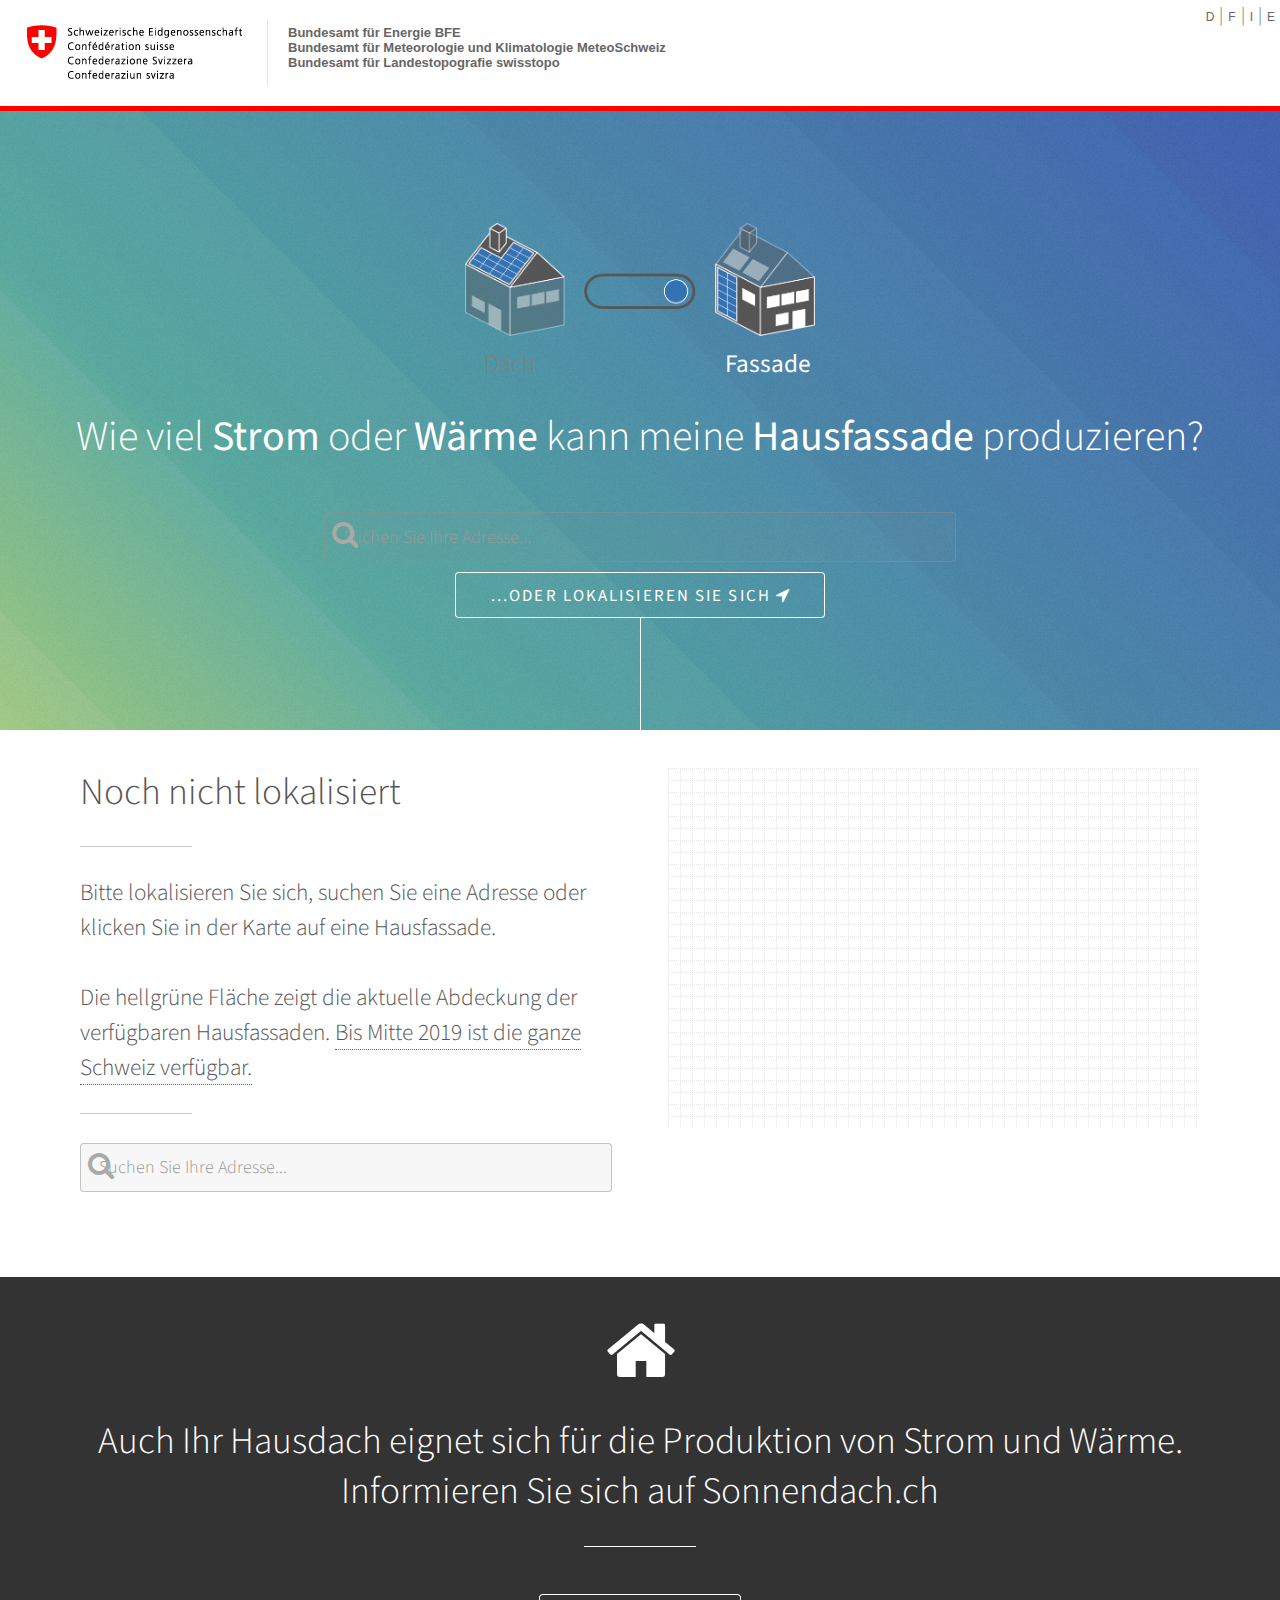
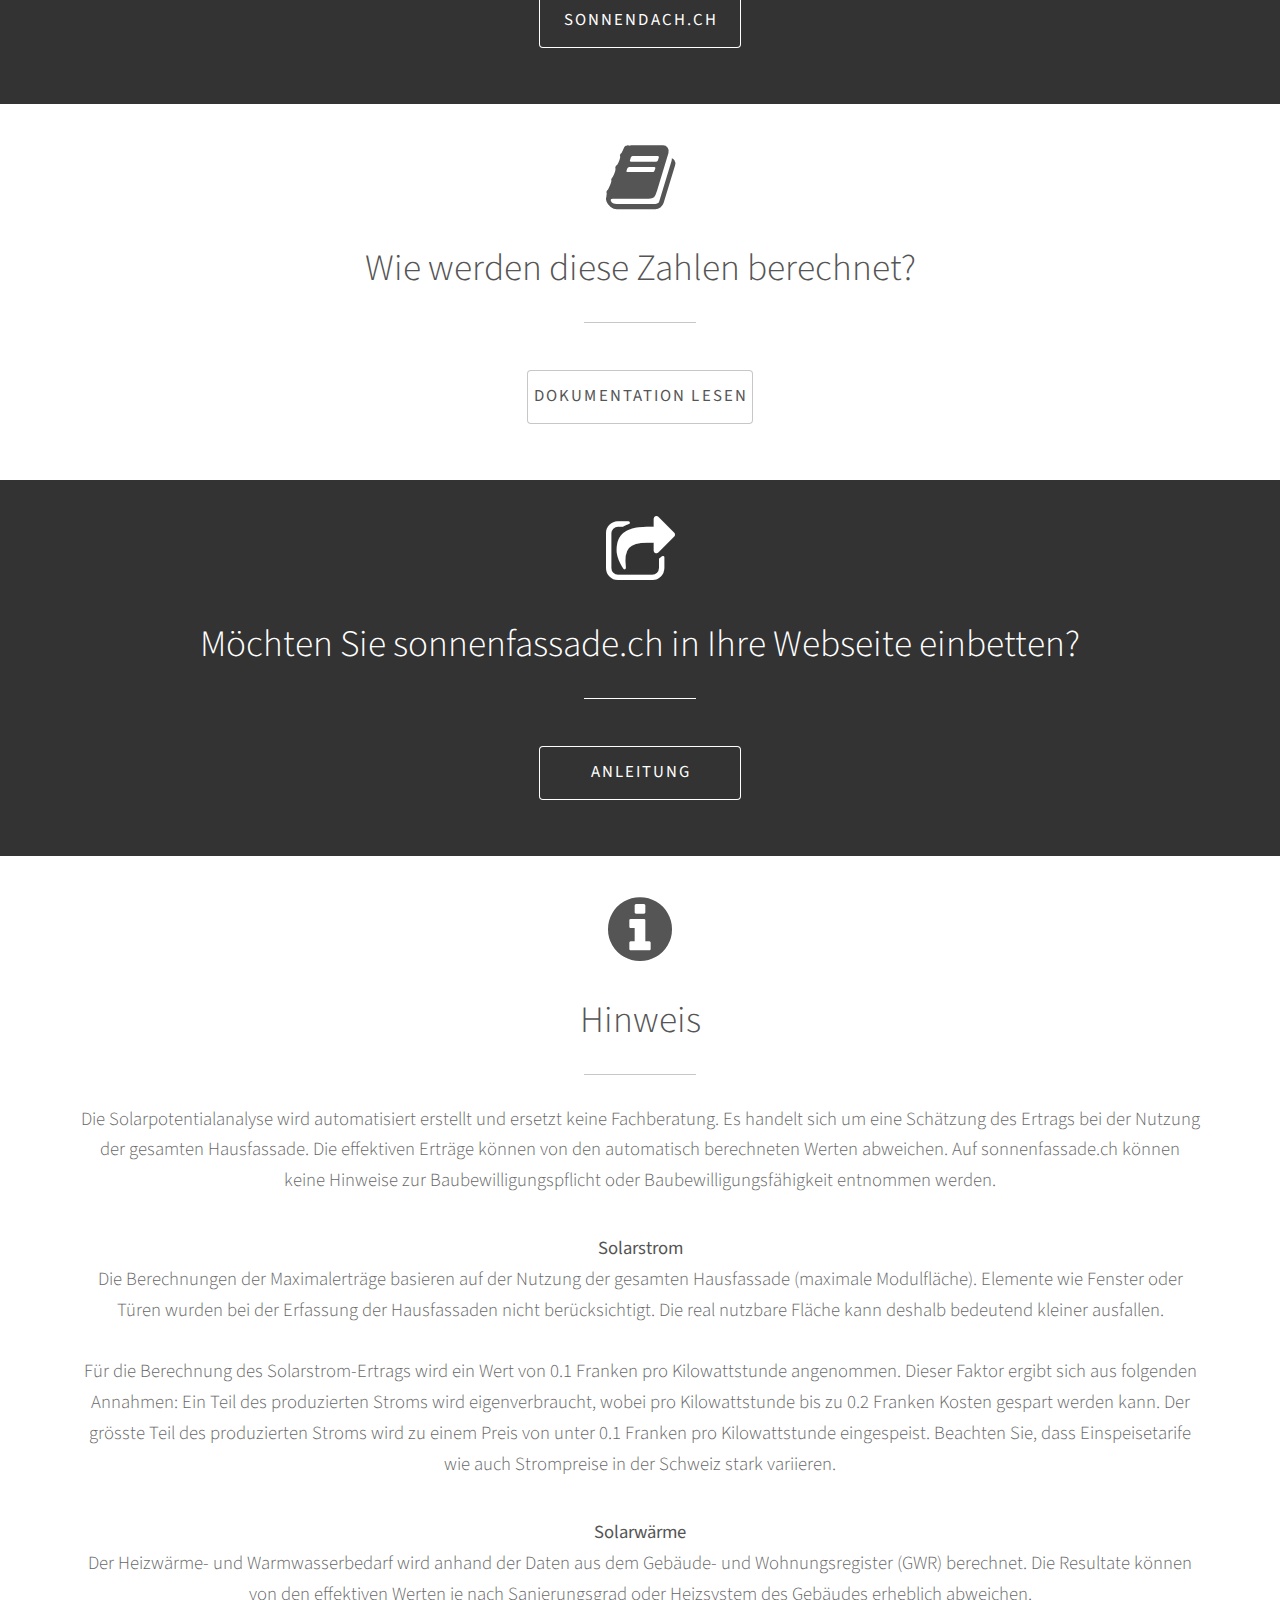
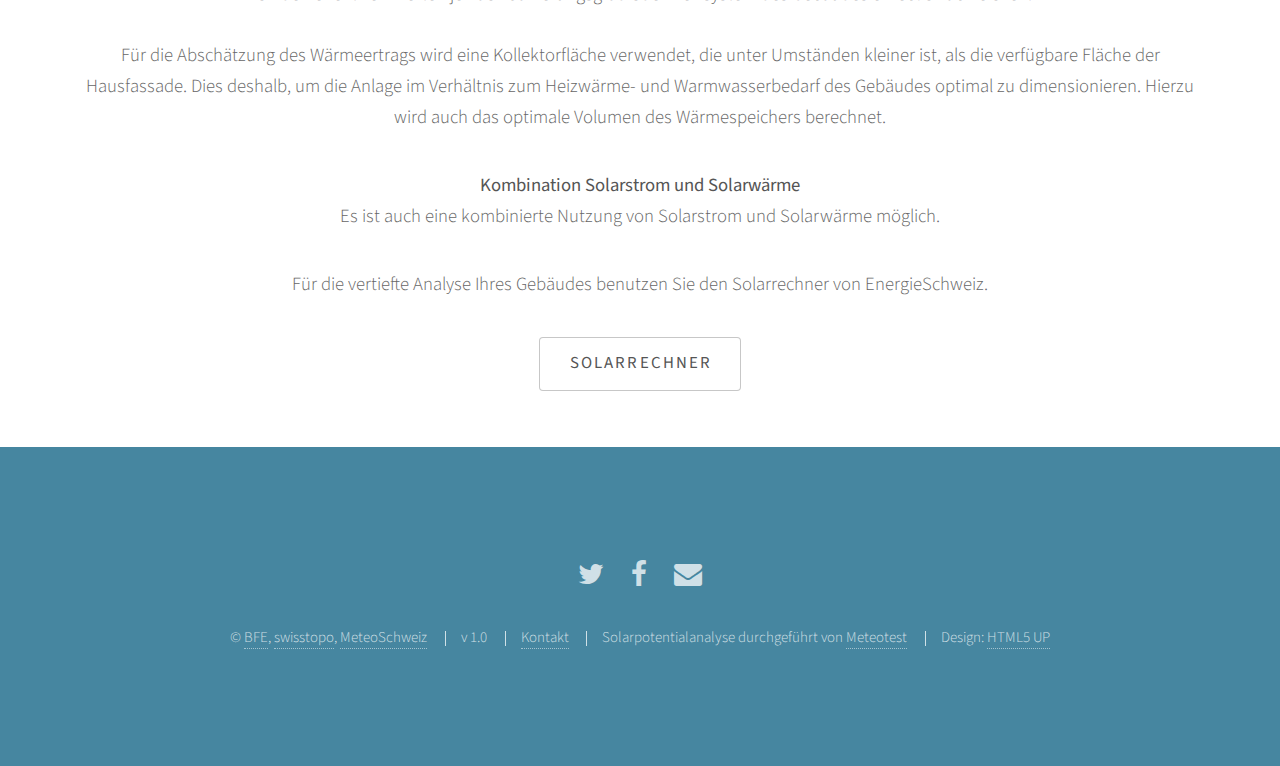
==== commit 000b82f5: "misc" ====
--- a/index.html
+++ b/index.html
@@ -56,6 +56,21 @@
     <link rel="stylesheet" href="assets/css/barchart.css"/>
 	</head>
 	<body class="is-loading">
+
+  <!-- SWITCH -->
+  <div id="switchDachFassade" style="display: none;">
+    <a href="" id="linkSwitch" target="_blank" style="border-bottom: none;">
+      <img id="pvpicheader" src="images/switch_Fassade.png" style="position: fixed; top: 5px; right: 5px; width:175px; z-index: 999;">
+    </a>
+    <font style="color:grey; font-size: 13px; position: fixed; top: 55px; right: 136px; z-index: 999;">
+      <span class="trn">dach</span>
+    </font>
+    <strong>
+      <font style="color:white; font-size: 13px; position: fixed; top: 55px; right: 15px; z-index: 999;">
+        <span class="trn">fassade</span>
+      </font>
+    </strong>
+  </div>
 	  
     <!-- Hidden links to navigate smoothly in the page using scrolly plugin -->
     <div style="display: none;">
@@ -132,7 +147,11 @@
 		<!-- Header -->
     <section id="header">
       <div class="inner">
-        <span class="icon major fa-sun-o"></span>
+        <!-- <span class="icon major fa-sun-o"></span> -->
+        <a href="http://www.energiestadtfinder.ch/sonnendach" id="linkHeaderPic" target="_blank" style="border-bottom: none;">
+          <img id="pvpicheader" src="images/Headerbild_Fassade.png">
+        </a>
+        <h3 class="trn">&nbsp;&nbsp;&nbsp;<font style="color:grey">Dach</font>&nbsp;&nbsp;&nbsp;&nbsp;&nbsp;&nbsp;&nbsp;&nbsp;&nbsp;&nbsp;&nbsp;&nbsp;&nbsp;&nbsp;&nbsp;&nbsp;&nbsp;&nbsp;&nbsp;&nbsp;&nbsp;&nbsp;&nbsp;&nbsp;&nbsp;&nbsp;&nbsp;&nbsp;&nbsp;&nbsp;&nbsp;&nbsp;&nbsp;&nbsp;&nbsp;&nbsp;&nbsp;&nbsp;<strong>Fassade</strong></h3>
         <h1 class="trn">mainTitle</h1>
         <ul class="actions">
           <li>
@@ -250,7 +269,7 @@
               </ul>              
             </div>
             <div class="4u 12u$(medium)">
-              <h1 style="margin: 0 0 0.2em 0 !important;"><span id="pv75"></span>&nbsp;kWh</span></h1>
+              <h1 style="margin: 0 0 0.2em 0 !important;"><span id="pv75"></span>&nbsp;kWh</h1>
               <img id="pvpic2" src="" style="width:200px">
               <h3><span class="trn" id="pv75text">pv75text</span></h3>
               <ul class="actions uniform show-roof">
@@ -301,7 +320,7 @@
       </div>
     </section>
 
-    <!-- Five: Ihre Dachflaeche -->
+    <!-- Five: Ihre Hausfassade -->
       <section id="five" class="main style1 special show-roof">
         <div class="container">
           <header class="major">
@@ -309,15 +328,15 @@
             <h2><span class="trn">yourRoof</span></h2>
           </header>
           <div class="row 150%">
-            <div class="4u 12u$(medium)">
+            <!-- <div class="4u 12u$(medium)">
               <h1 style="margin: 0 0 0.2em 0 !important;"><span id="pitchOutput"></span>&deg;</h1>
               <h3><span class="trn">roofInclination</span></h3>
-            </div>
-            <div class="4u 12u$(medium)">
+            </div> -->
+            <div class="6u 12u$(medium)">
               <h1 style="margin: 0 0 0.2em 0 !important;"><span id="headingOutput"></span>&deg;&nbsp;<span id="headingText"></span></h1>
               <h3><span class="trn">roofOrientation</span></h3>
             </div>
-            <div class="4u$ 12u$(medium)">
+            <div class="6u$ 12u$(medium)">
               <h1 style="margin: 0 0 0.2em 0 !important;"><span id="areaOutput"></span>&nbsp;m<sup>2</sup></h1>
               <h3><span class="trn">roofArea</span></h3>
             </div>
@@ -402,8 +421,29 @@
         </div>
       </section>
 
-    <!-- Ten: Dokumentation -->
+    <!-- Ten: Sonnendach -->
       <section id="ten" class="main style2 special">
+        <div class="container">
+          <header class="major">
+            <span class="icon major fa-home"></span>
+            <h2><span class="trn">LinkSonnendachTitel</span></h2>
+          </header>
+          <p></p>
+          <ul class="actions uniform">
+            <li>
+              <a href="" class="button" id="linkToSonnendach" target="_blank">
+                <span class="trn">LinkSonnendachButton</span>
+              </a>
+            </li>
+          </ul>
+          <div class="12u$ 12u$(medium) important(medium) show-roof arrows">
+            <a href="#eleven" class="scrolly icon major fa-angle-double-down"></a>
+          </div>          
+        </div>
+      </section>
+
+    <!-- eleven: Dokumentation -->
+      <section id="eleven" class="main style1 special">
         <div class="container">
           <header class="major">
             <span class="icon major fa-book"></span>
@@ -414,13 +454,13 @@
             <li><a href="" class="button" id="documentationLink" target="_blank"><span class="trn">documentationButton</span></a></li>
           </ul>
           <div class="12u$ 12u$(medium) important(medium) show-roof arrows">
-            <a href="#eleven" class="scrolly icon major fa-angle-double-down"></a>
-          </div>          
-        </div>
-      </section>
-
-    <!-- Eleven: Einbetten -->
-      <section id="eleven" class="main style1 special">
+            <a href="#twelve" class="scrolly icon major fa-angle-double-down"></a>
+          </div>          
+        </div>
+      </section>
+
+    <!-- twelve: Einbetten -->
+      <section id="twelve" class="main style2 special">
         <div class="container">
           <header class="major">
             <span class="icon major fa-share-square-o"></span>
@@ -431,13 +471,13 @@
             <li><a href="" class="button" id="einbettenLink" target="_blank"><span class="trn">einbettenButton</span></a></li>
           </ul>
           <div class="12u$ 12u$(medium) important(medium) show-roof arrows">
-            <a href="#twelve" class="scrolly icon major fa-angle-double-down"></a>
-          </div>          
-        </div>
-      </section>
-
-    <!-- Twelve: Hinweis -->
-      <section id="twelve" class="main style2 special">
+            <a href="#thirteen" class="scrolly icon major fa-angle-double-down"></a>
+          </div>          
+        </div>
+      </section>
+
+    <!-- thirteen: Hinweis -->
+      <section id="thirteen" class="main style1 special">
         <div class="container">
           <header class="major">
             <span class="icon major fa-info-circle"></span>
@@ -479,7 +519,7 @@
       </ul>
       <ul class="copyright">
         <li><span class="trn">copyrightMain</span></li>
-        <li>v 1.1.2</li>
+        <li>v 1.0</li>
         <li><span class="trn">contact</span></li>
         <li class="trn">impressumAnalyse</li>
         <li>Design: <a href="http://html5up.net">HTML5 UP</a></li>
--- a/assets/css/map.css
+++ b/assets/css/map.css
@@ -176,6 +176,10 @@
     height: 195px;
 }
 
+#pvpicheader {
+    width: 350px;
+}
+
 .logoech {
   background: url('images/echlogo-de.png') no-repeat center left;
   width: 204px;
@@ -263,7 +267,11 @@
   #eignungSymbol {
     width: 75px;
     height: 80px;    
-  } 
+  }
+
+  #pvpicheader {
+      width: 250px;
+  }
 
   .logoech {
     width: 41px;
--- a/assets/css/barchart.css
+++ b/assets/css/barchart.css
@@ -22,7 +22,7 @@
   font-weight: bold;
   padding: 12px;
   background: rgba(0, 0, 0, 0.8);
-  color: #fff;
+  color: white;
   border-radius: 2px;
 }
 
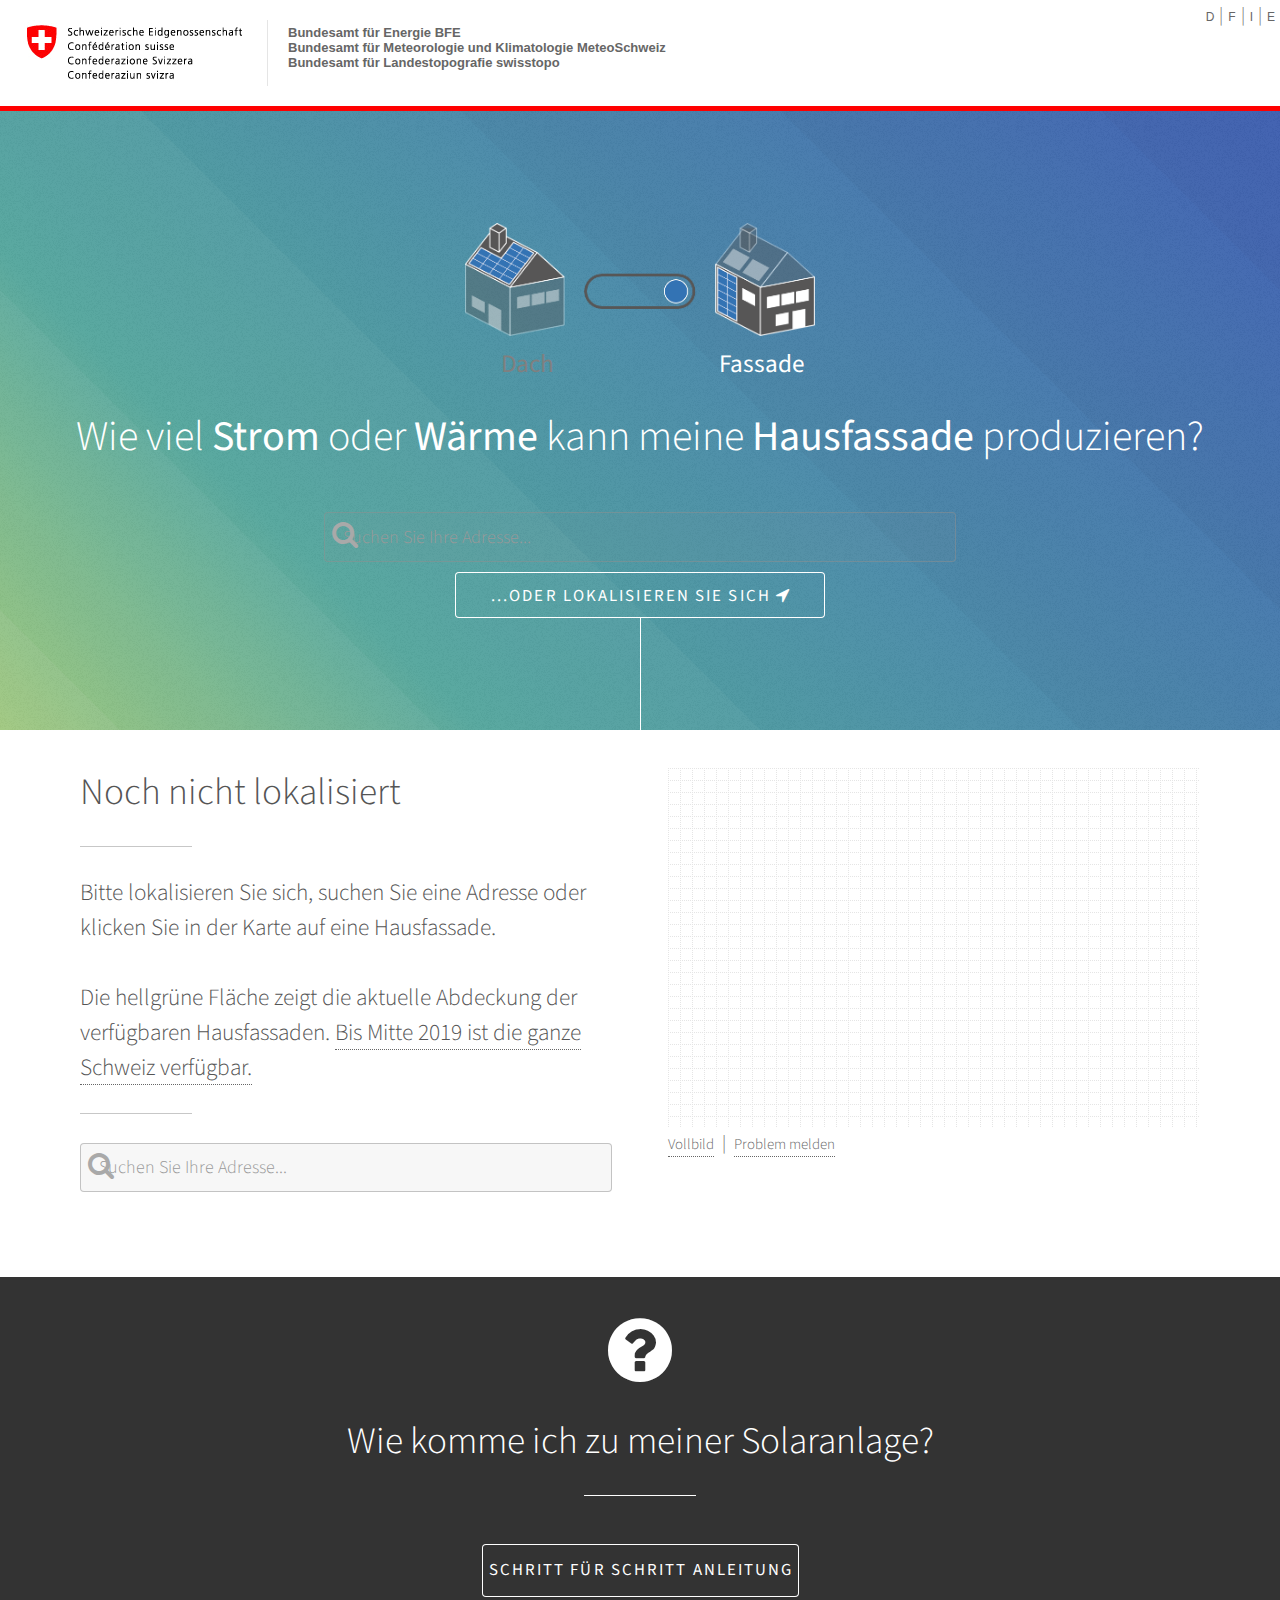
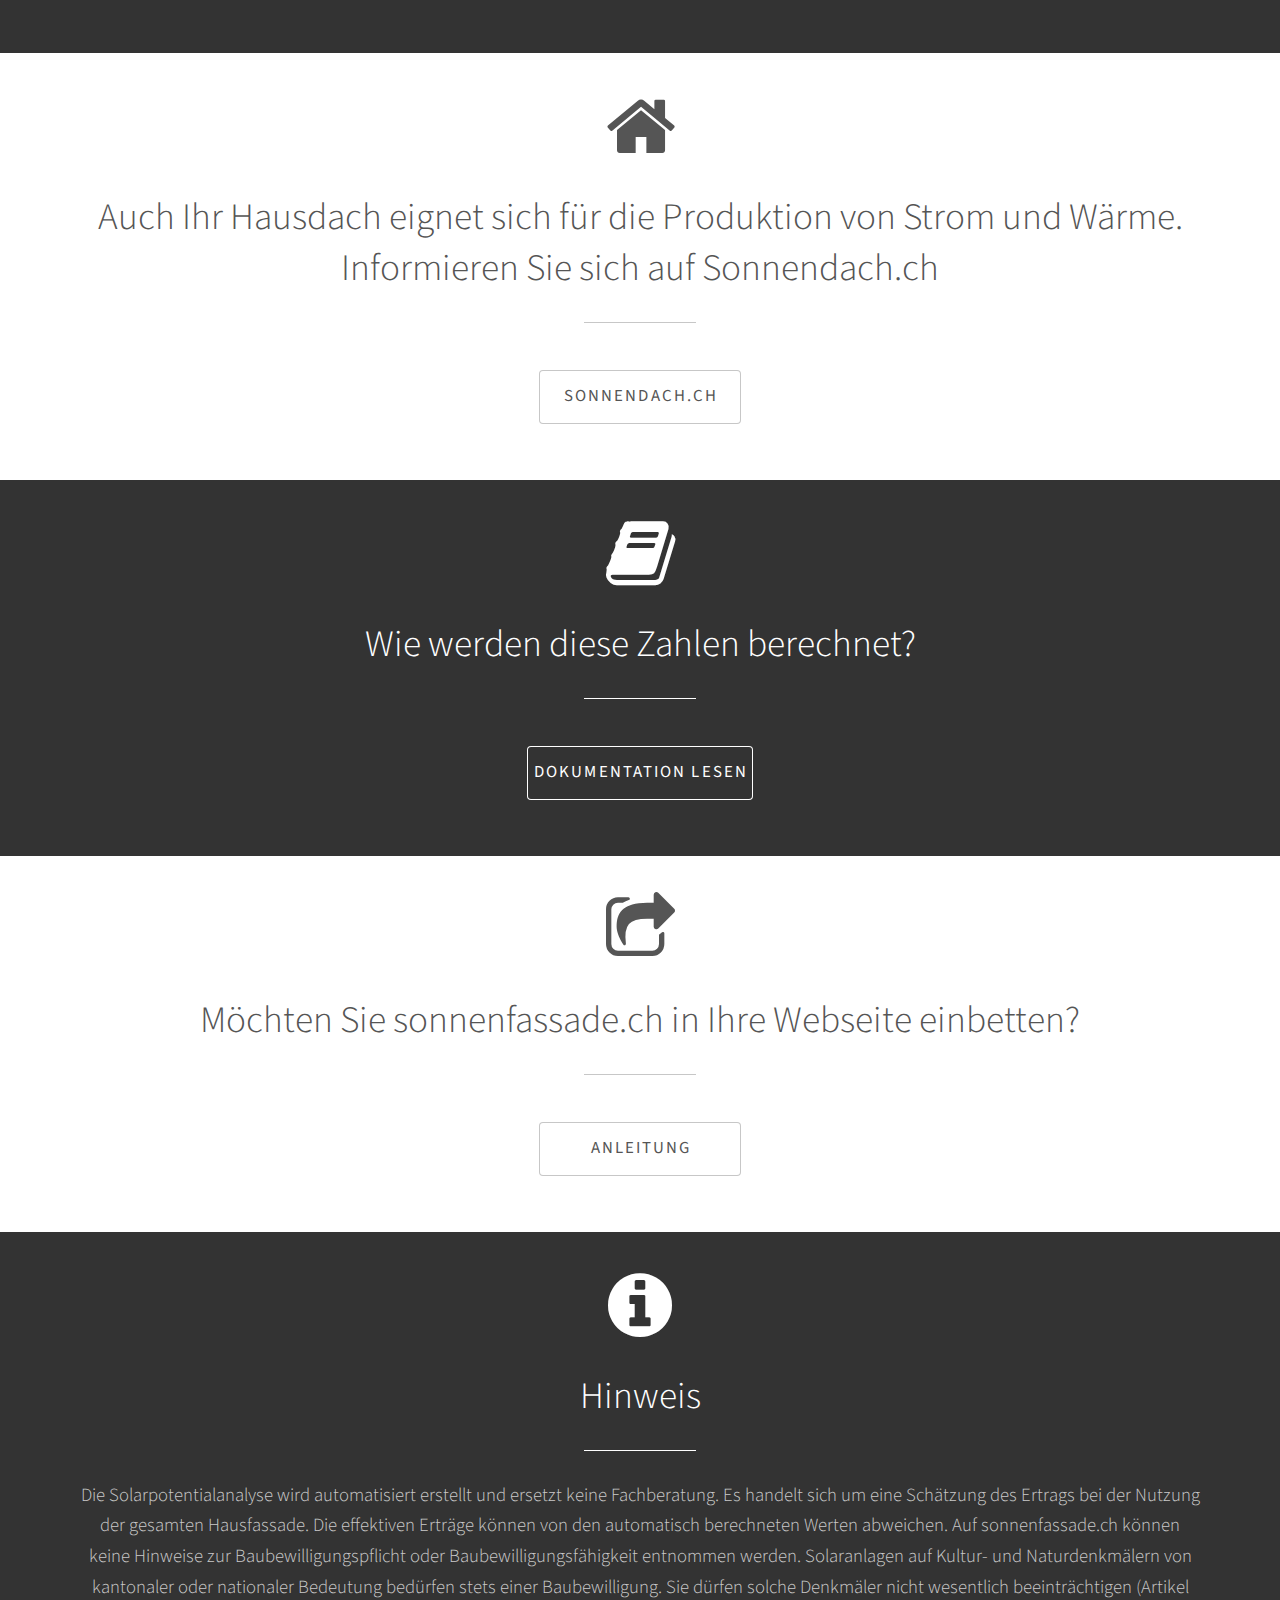
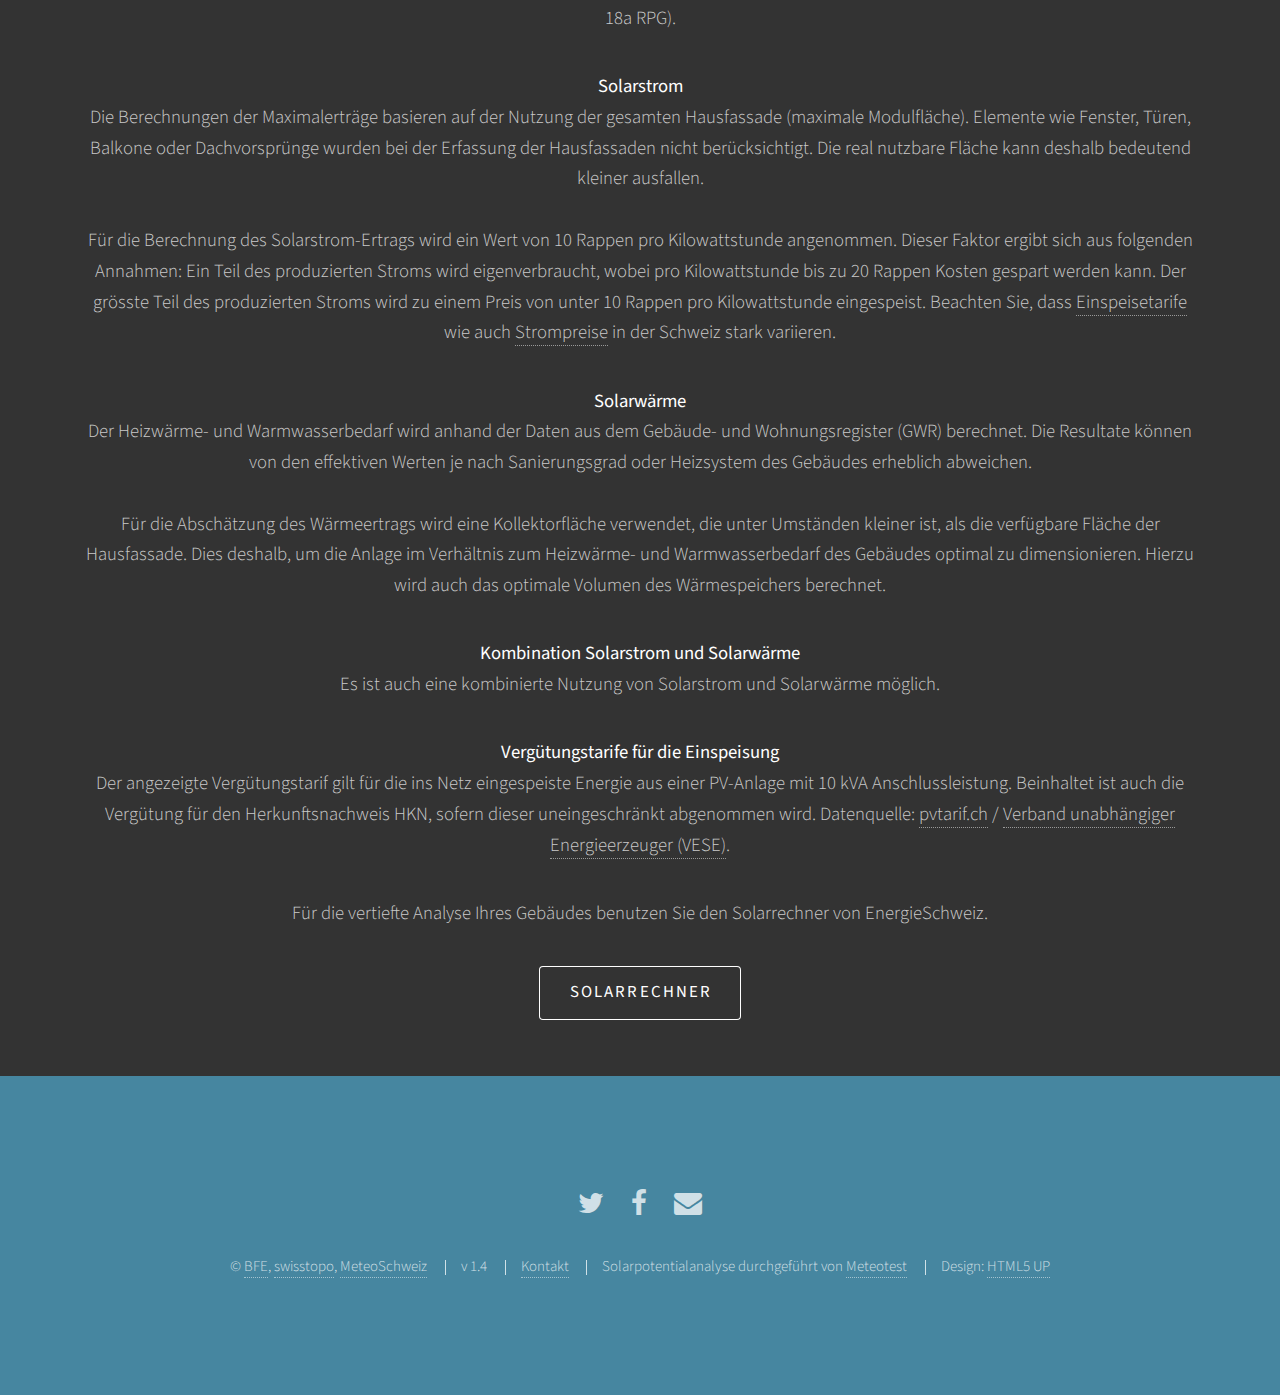
==== commit d4a10aa3: "misc" ====
--- a/index.html
+++ b/index.html
@@ -35,7 +35,7 @@
     <meta property="og:description" content="Wie viel Strom und Wärme kann mein Dach produzieren? Finden Sie es heraus mit Sonnendach.ch.">
     <meta property="og:type" content="WebApplication">
     <meta property="og:url" content="http://www.sonnendach.ch">
-    <meta property="og:image" content="http://www.bfe-gis.admin.ch/sonnendach/images/appSonnendachCH.png">
+    <meta property="og:image" content="http://www.uvek-gis.admin.ch/BFE/sonnendach/images/appSonnendachCH.png">
     <meta property="og:locale" content="de_CH" />
 
     <meta name="twitter:card" content="summary">
@@ -43,7 +43,7 @@
 		<meta name="twitter:creator" content="@EnergieSchweiz">
     <meta name="twitter:title" content="Sonnendach.ch">
     <meta name="twitter:description" content="Wie viel Strom und Wärme kann mein Dach produzieren? Finden Sie es heraus mit Sonnendach.ch.">
-    <meta name="twitter:image" content="http://www.bfe-gis.admin.ch/sonnendach/images/appSonnendachCH.png">
+    <meta name="twitter:image" content="http://www.uvek-gis.admin.ch/BFE/sonnendach/images/appSonnendachCH.png">
     <meta name="twitter:url" content="http://www.sonnendach.ch">
 
 
@@ -54,6 +54,23 @@
 		<!--[if lte IE 9]><link rel="stylesheet" href="assets/css/ie9.css" /><![endif]-->
     <link rel="stylesheet" href="assets/css/map.css"/>
     <link rel="stylesheet" href="assets/css/barchart.css"/>
+
+    <!-- Piwik -->
+    <script type="text/javascript">
+      var _paq = _paq || [];
+      _paq.push(['trackPageView']);
+      _paq.push(['enableLinkTracking']);
+      (function() {
+        var u="//www.uvek-gis.admin.ch/piwik/";
+        _paq.push(['setTrackerUrl', u+'piwik.php']);
+        _paq.push(['setSiteId', '15']);
+        var d=document, g=d.createElement('script'), s=d.getElementsByTagName('script')[0];
+        g.type='text/javascript'; g.async=true; g.defer=true; g.src=u+'piwik.js'; s.parentNode.insertBefore(g,s);
+      })();
+    </script>
+    <noscript><p><img src="//www.uvek-gis.admin.ch/piwik/piwik.php?idsite=15" style="border:0;" alt="" /></p></noscript>
+    <!-- End Piwik Code -->
+    
 	</head>
 	<body class="is-loading">
 
@@ -62,11 +79,13 @@
     <a href="" id="linkSwitch" target="_blank" style="border-bottom: none;">
       <img id="pvpicheader" src="images/switch_Fassade.png" style="position: fixed; top: 5px; right: 5px; width:175px; z-index: 999;">
     </a>
-    <font style="color:grey; font-size: 13px; position: fixed; top: 55px; right: 136px; z-index: 999;">
-      <span class="trn">dach</span>
-    </font>
     <strong>
-      <font style="color:white; font-size: 13px; position: fixed; top: 55px; right: 15px; z-index: 999;">
+      <font style="color:grey; font-size: 13px; position: fixed; top: 60px; right: 132px; z-index: 999;">
+        <span class="trn">dach</span>
+      </font>
+    </strong>
+    <strong>
+      <font style="color:white; font-size: 13px; position: fixed; top: 60px; right: 18px; z-index: 999;">
         <span class="trn">fassade</span>
       </font>
     </strong>
@@ -151,7 +170,12 @@
         <a href="http://www.energiestadtfinder.ch/sonnendach" id="linkHeaderPic" target="_blank" style="border-bottom: none;">
           <img id="pvpicheader" src="images/Headerbild_Fassade.png">
         </a>
-        <h3 class="trn">&nbsp;&nbsp;&nbsp;<font style="color:grey">Dach</font>&nbsp;&nbsp;&nbsp;&nbsp;&nbsp;&nbsp;&nbsp;&nbsp;&nbsp;&nbsp;&nbsp;&nbsp;&nbsp;&nbsp;&nbsp;&nbsp;&nbsp;&nbsp;&nbsp;&nbsp;&nbsp;&nbsp;&nbsp;&nbsp;&nbsp;&nbsp;&nbsp;&nbsp;&nbsp;&nbsp;&nbsp;&nbsp;&nbsp;&nbsp;&nbsp;&nbsp;&nbsp;&nbsp;<strong>Fassade</strong></h3>
+        <h3>
+          &nbsp;&nbsp;&nbsp;&nbsp;
+          <strong><font style="color:grey"><span class="trn">dach</span></font></strong>
+          &nbsp;&nbsp;&nbsp;&nbsp;&nbsp;&nbsp;&nbsp;&nbsp;&nbsp;&nbsp;&nbsp;&nbsp;&nbsp;&nbsp;&nbsp;&nbsp;&nbsp;&nbsp;&nbsp;&nbsp;&nbsp;&nbsp;&nbsp;&nbsp;&nbsp;&nbsp;&nbsp;&nbsp;&nbsp;&nbsp;&nbsp;
+          <strong><span class="trn">fassade</span></strong>
+        </h3>
         <h1 class="trn">mainTitle</h1>
         <ul class="actions">
           <li>
@@ -215,6 +239,9 @@
           </div>
           <div class="6u$ 12u$(medium) important(medium)">
             <div id="map" style="width: 100%; height: 360px;"></div>
+              <a href="https://map.geo.admin.ch/?lang=de&topic=energie&bgLayer=ch.swisstopo.swissimage&catalogNodes=2419,2420,2427,2480,2429,2431,2434,2436,2767,2441,3206&layers=ch.bfe.solarenergie-eignung-fassaden" id="vollbildLink" target="_blank"><span class="trn" style="font-size:80%">vollbildLink</span></a>    
+                &nbsp;|&nbsp;
+              <a href="" id="problemmeldenLink" target="_blank"><span class="trn" style="font-size:80%">problemmeldenLink</span></a>
           </div>
         </div>
         <div class="12u$ 12u$(medium) important(medium) show-roof arrows">
@@ -257,16 +284,16 @@
 
           <div class="row 150%">
             <div class="4u 12u$(medium)">
-              <h1 style="margin: 0 0 0.2em 0 !important;"><span id="pv100"></span>&nbsp;kWh</h1>
-              <img id="pvpic1" src="" style="width:200px">
-              <h3><span class="trn" id="pv100text">pv100text</span></h3>
+              <h1 style="margin: 0 0 0.2em 0 !important;"><span id="pv50"></span>&nbsp;kWh</h1>
+              <img id="pvpic3" src="" style="width:223px">
+              <h3><span class="trn" id="pv50text">pv50text</span></h3>
               <ul class="actions uniform show-roof">
                 <li>
-                  <a href="" class="button" id="buttonSolRPV100" target="_blank">
+                  <a href="" class="button" id="buttonSolRPV50" target="_blank">
                     <span class="trn">solarstromButton</span>
                   </a>
                 </li>
-              </ul>              
+              </ul>  
             </div>
             <div class="4u 12u$(medium)">
               <h1 style="margin: 0 0 0.2em 0 !important;"><span id="pv75"></span>&nbsp;kWh</h1>
@@ -281,17 +308,17 @@
               </ul>  
             </div>
             <div class="4u$ 12u$(medium)">
-              <h1 style="margin: 0 0 0.2em 0 !important;"><span id="pv50"></span>&nbsp;kWh</h1>
-              <img id="pvpic3" src="" style="width:200px">
-              <h3><span class="trn" id="pv50text">pv50text</span></h3>
+              <h1 style="margin: 0 0 0.2em 0 !important;"><span id="pv100"></span>&nbsp;kWh</h1>
+              <img id="pvpic1" src="" style="width:200px">
+              <h3><span class="trn" id="pv100text">pv100text</span></h3>
               <ul class="actions uniform show-roof">
                 <li>
-                  <a href="" class="button" id="buttonSolRPV50" target="_blank">
+                  <a href="" class="button" id="buttonSolRPV100" target="_blank">
                     <span class="trn">solarstromButton</span>
                   </a>
                 </li>
-              </ul>  
-            </div>
+              </ul>              
+            </div>            
           </div>
 
         <div class="12u$ 12u$(medium) important(medium) show-roof arrows">
@@ -313,7 +340,7 @@
         </p>
         <ul class="actions uniform show-roof">
           <li><a href="http://www.energieschweiz.ch/de-ch/erneuerbare-energien/meine-solaranlage/solarrechner.aspx" class="button" id="buttonSolRThermie" target="_blank"><span class="trn">solarthermieButton</span></a></li>
-        </ul>      
+        </ul>
         <div class="12u$ 12u$(medium) important(medium) show-roof arrows">
           <a href="#five" class="scrolly icon major fa-angle-double-down"></a>
         </div>          
@@ -381,13 +408,32 @@
           <p></p>
             <div id="chart"></div>
           <div class="12u$ 12u$(medium) important(medium) show-roof arrows">
+            <a href="#seventwo" class="scrolly icon major fa-angle-double-down"></a>
+          </div>          
+        </div>
+      </section>
+
+    <!-- seventwo: Stromtarif -->
+      <section id="seventwo" class="main style2 special show-roof">
+        <div class="container">
+          <header class="major">
+            <span class="icon major fa-money"></span>
+            <h2><span class="trn">stromtarifTitel</span> <a href="#thirteen" class="scrolly icon major fa-info-circle" style="font-size:0.2em;cursor: pointer;"></a></h2>
+          </header>
+          <div class="row 150%">
+            <div class="12u 12u$(medium)">
+              <h1 style="margin: 0 0 0.2em 0 !important;"><span id="stromtarifEWZahl">0.00</span> <span id="stromtarifEWEinheit"></h1>
+              <h3><a href="" target="_blank" id="stromtarifEWlink"><span id="stromtarifEW"></span></a></h3>
+            </div>
+          </div>
+          <div class="12u$ 12u$(medium) important(medium) show-roof arrows">
             <a href="#eight" class="scrolly icon major fa-angle-double-down"></a>
           </div>          
         </div>
-      </section>
+      </section>      
 
     <!-- Eight: Drucken -->
-      <section id="eight" class="main style2 special show-roof">
+      <section id="eight" class="main style1 special show-roof">
         <div class="container">
           <header class="major">
             <span class="icon major fa-print"></span>
@@ -405,7 +451,7 @@
 
 
     <!-- Nine: EnergieSchweiz -->
-      <section id="nine" class="main style1 special show-roof">
+      <section id="nine" class="main style2 special">
         <div class="container">
           <header class="major">
             <span class="icon major fa-question-circle"></span>
@@ -422,7 +468,7 @@
       </section>
 
     <!-- Ten: Sonnendach -->
-      <section id="ten" class="main style2 special">
+      <section id="ten" class="main style1 special">
         <div class="container">
           <header class="major">
             <span class="icon major fa-home"></span>
@@ -443,7 +489,7 @@
       </section>
 
     <!-- eleven: Dokumentation -->
-      <section id="eleven" class="main style1 special">
+      <section id="eleven" class="main style2 special">
         <div class="container">
           <header class="major">
             <span class="icon major fa-book"></span>
@@ -460,7 +506,7 @@
       </section>
 
     <!-- twelve: Einbetten -->
-      <section id="twelve" class="main style2 special">
+      <section id="twelve" class="main style1 special">
         <div class="container">
           <header class="major">
             <span class="icon major fa-share-square-o"></span>
@@ -477,7 +523,7 @@
       </section>
 
     <!-- thirteen: Hinweis -->
-      <section id="thirteen" class="main style1 special">
+      <section id="thirteen" class="main style2 special">
         <div class="container">
           <header class="major">
             <span class="icon major fa-info-circle"></span>
@@ -497,7 +543,11 @@
           <p>
             <strong><span class="trn">printKombiTitel</span></strong><br>
             <span class="trn">hintBeAwareKombi</span>
-          </p>          
+          </p>
+          <p>
+            <strong><span class="trn">stromtarifTitel</span></strong><br>
+            <span class="trn">hintBeAwareEinspeise</span>
+          </p>        
           <p>
             <span class="trn">hintBeAwareButton</span>
           </p>
@@ -519,7 +569,7 @@
       </ul>
       <ul class="copyright">
         <li><span class="trn">copyrightMain</span></li>
-        <li>v 1.0</li>
+        <li>v 1.4</li>
         <li><span class="trn">contact</span></li>
         <li class="trn">impressumAnalyse</li>
         <li>Design: <a href="http://html5up.net">HTML5 UP</a></li>
@@ -552,6 +602,7 @@
     <script src="assets/js/location.js"></script>
     <script src="assets/js/permalink.js"></script>
     <script src="assets/js/translations.js"></script>
+    <script src="assets/js/vese_api.js"></script> 
     <script src="assets/js/init.js"></script>
 
     <script>
@@ -561,4 +612,4 @@
     </script>
     
 	</body>
-</html>
+</html>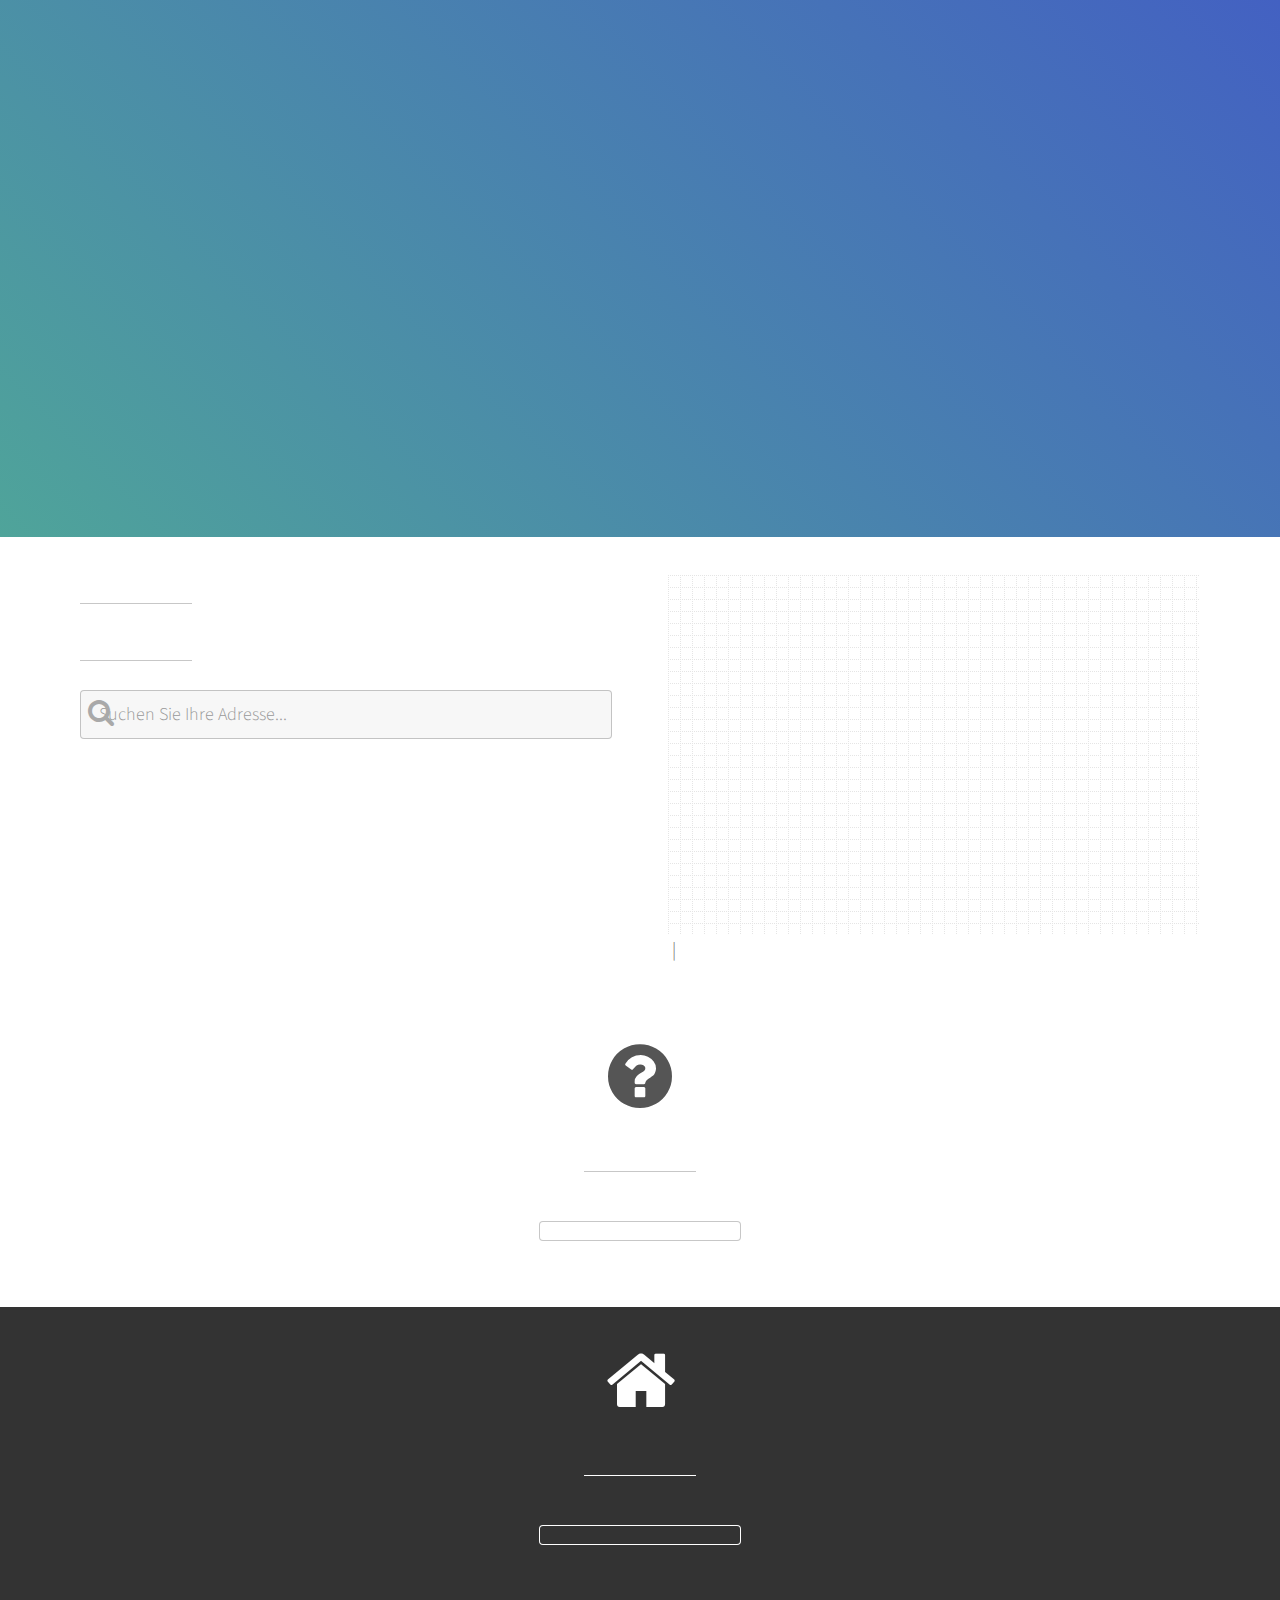
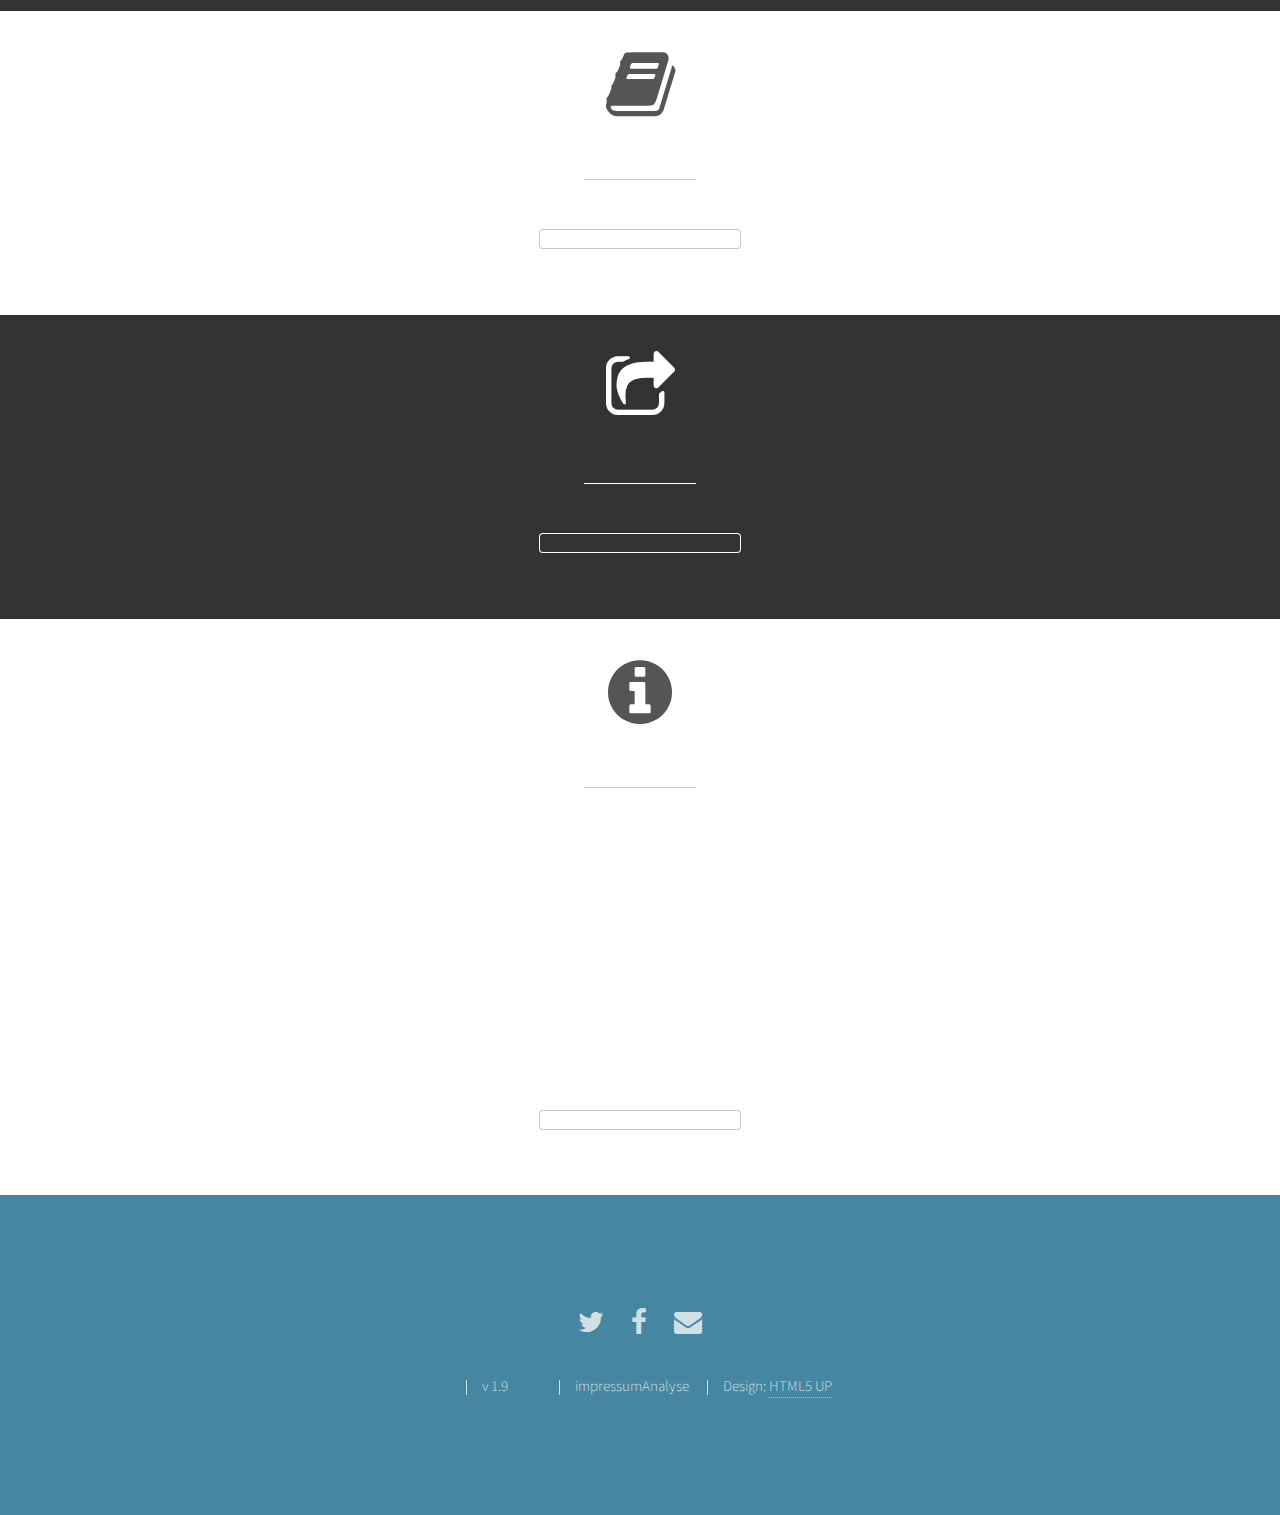
==== commit 63bde427: "Merge pull request #5 from SFOE/hem_v1.9" ====
--- a/index.html
+++ b/index.html
@@ -54,22 +54,6 @@
 		<!--[if lte IE 9]><link rel="stylesheet" href="assets/css/ie9.css" /><![endif]-->
     <link rel="stylesheet" href="assets/css/map.css"/>
     <link rel="stylesheet" href="assets/css/barchart.css"/>
-
-    <!-- Piwik -->
-    <script type="text/javascript">
-      var _paq = _paq || [];
-      _paq.push(['trackPageView']);
-      _paq.push(['enableLinkTracking']);
-      (function() {
-        var u="//www.uvek-gis.admin.ch/piwik/";
-        _paq.push(['setTrackerUrl', u+'piwik.php']);
-        _paq.push(['setSiteId', '15']);
-        var d=document, g=d.createElement('script'), s=d.getElementsByTagName('script')[0];
-        g.type='text/javascript'; g.async=true; g.defer=true; g.src=u+'piwik.js'; s.parentNode.insertBefore(g,s);
-      })();
-    </script>
-    <noscript><p><img src="//www.uvek-gis.admin.ch/piwik/piwik.php?idsite=15" style="border:0;" alt="" /></p></noscript>
-    <!-- End Piwik Code -->
     
 	</head>
 	<body class="is-loading">
@@ -241,7 +225,7 @@
             <div id="map" style="width: 100%; height: 360px;"></div>
               <a href="https://map.geo.admin.ch/?lang=de&topic=energie&bgLayer=ch.swisstopo.swissimage&catalogNodes=2419,2420,2427,2480,2429,2431,2434,2436,2767,2441,3206&layers=ch.bfe.solarenergie-eignung-fassaden" id="vollbildLink" target="_blank"><span class="trn" style="font-size:80%">vollbildLink</span></a>    
                 &nbsp;|&nbsp;
-              <a href="" id="problemmeldenLink" target="_blank"><span class="trn" style="font-size:80%">problemmeldenLink</span></a>
+              <a href="https://map.geo.admin.ch/?zoom=1&layers=ch.bfe.solarenergie-eignung-fassaden&bgLayer=ch.swisstopo.swissimage&widgets=feedback&lang=de" id="problemmeldenLink" target="_blank"><span class="trn" style="font-size:80%">problemmeldenLink</span></a>
           </div>
         </div>
         <div class="12u$ 12u$(medium) important(medium) show-roof arrows">
@@ -432,8 +416,68 @@
         </div>
       </section>      
 
+    <!-- seventwo: Gemeindepotential -->
+      <section id="seventhree" class="main style1 special show-roof">
+        <div class="container">
+
+          <header class="major">
+            <span class="icon major fa-bank"></span>
+            <h2><span class="trn">GemeindepotentialTitel</span> <span id="GemeindepotentialGemeinde"></span></h2>
+          </header>
+
+          <div class="row 150%">
+            <div class="12u 12u$(medium)">
+              <h3><span class="trn">GemeindepotentialSzenario1</span></h3>
+            </div>           
+          </div>
+
+          <div class="row 150%">
+            <div class="12u 12u$(medium)">
+              <h1 style="margin: 0 0 0.2em 0 !important;"><span id="Gemeindepotential1strom">0.00</span> <span id="GemeindepotentialEinheit"></h1>
+              <h3><span class="trn">GemeindepotentialSolarstrom</span></h3>
+            </div>         
+          </div>
+
+          <div class="row 150%">
+            <div class="12u 12u$(medium)">
+              &nbsp;
+            </div>           
+          </div>
+
+          <div class="row 150%">
+            <div class="12u 12u$(medium)">
+              <h3><span class="trn">GemeindepotentialSzenario2</span></h3>
+            </div>           
+          </div>
+
+          <div class="row 150%">
+            <div class="6u 12u$(medium)">
+              <h1 style="margin: 0 0 0.2em 0 !important;"><span id="Gemeindepotential2strom">0.00</span> <span id="GemeindepotentialEinheit2"></h1>
+              <h3><span class="trn">GemeindepotentialSolarstrom</span></h3>
+            </div>            
+            <div class="6u 12u$(medium)">
+              <h1 style="margin: 0 0 0.2em 0 !important;"><span id="Gemeindepotential2waerme">0.00</span> <span id="GemeindepotentialEinheit3"></h1>
+              <h3><span class="trn">GemeindepotentialSolarwaerme</span></h3>
+            </div>          
+          </div>
+
+          <div class="row 150%">
+            <div class="12u 12u$(medium)">
+              <ul class="actions uniform">
+                <li><a href="" class="button" id="GemeindepotentialLink" target="_blank"><span class="trn">GemeindepotentialLinkText</span></a></li>
+              </ul>
+            </div>         
+          </div>          
+
+          <div class="12u$ 12u$(medium) important(medium) show-roof arrows">
+            <a href="#eight" class="scrolly icon major fa-angle-double-down"></a>
+          </div>   
+
+        </div>
+      </section>
+
     <!-- Eight: Drucken -->
-      <section id="eight" class="main style1 special show-roof">
+      <section id="eight" class="main style2 special show-roof">
         <div class="container">
           <header class="major">
             <span class="icon major fa-print"></span>
@@ -451,7 +495,7 @@
 
 
     <!-- Nine: EnergieSchweiz -->
-      <section id="nine" class="main style2 special">
+      <section id="nine" class="main style1 special">
         <div class="container">
           <header class="major">
             <span class="icon major fa-question-circle"></span>
@@ -468,7 +512,7 @@
       </section>
 
     <!-- Ten: Sonnendach -->
-      <section id="ten" class="main style1 special">
+      <section id="ten" class="main style2 special">
         <div class="container">
           <header class="major">
             <span class="icon major fa-home"></span>
@@ -489,7 +533,7 @@
       </section>
 
     <!-- eleven: Dokumentation -->
-      <section id="eleven" class="main style2 special">
+      <section id="eleven" class="main style1 special">
         <div class="container">
           <header class="major">
             <span class="icon major fa-book"></span>
@@ -506,7 +550,7 @@
       </section>
 
     <!-- twelve: Einbetten -->
-      <section id="twelve" class="main style1 special">
+      <section id="twelve" class="main style2 special">
         <div class="container">
           <header class="major">
             <span class="icon major fa-share-square-o"></span>
@@ -523,7 +567,7 @@
       </section>
 
     <!-- thirteen: Hinweis -->
-      <section id="thirteen" class="main style2 special">
+      <section id="thirteen" class="main style1 special">
         <div class="container">
           <header class="major">
             <span class="icon major fa-info-circle"></span>
@@ -569,7 +613,7 @@
       </ul>
       <ul class="copyright">
         <li><span class="trn">copyrightMain</span></li>
-        <li>v 1.4</li>
+        <li>v 1.9</li>
         <li><span class="trn">contact</span></li>
         <li class="trn">impressumAnalyse</li>
         <li>Design: <a href="http://html5up.net">HTML5 UP</a></li>
@@ -577,7 +621,7 @@
     </section>
 
 		<!-- Scripts -->
-    <script src="assets/js/jquery-2.1.4.min.js"></script>
+    <script src="assets/js/jquery-3.5.1.min.js"></script>
     <script src="assets/js/jquery.xdomainrequest.1.0.2.min.js"></script>
     <script src="assets/js/jquery.placeholder.2.0.7.min.js"></script>
     <script src="assets/js/typeahead.bundle.0.11.1.js"></script> 
@@ -602,7 +646,7 @@
     <script src="assets/js/location.js"></script>
     <script src="assets/js/permalink.js"></script>
     <script src="assets/js/translations.js"></script>
-    <script src="assets/js/vese_api.js"></script> 
+    <script src="assets/js/external_apis.js"></script> 
     <script src="assets/js/init.js"></script>
 
     <script>
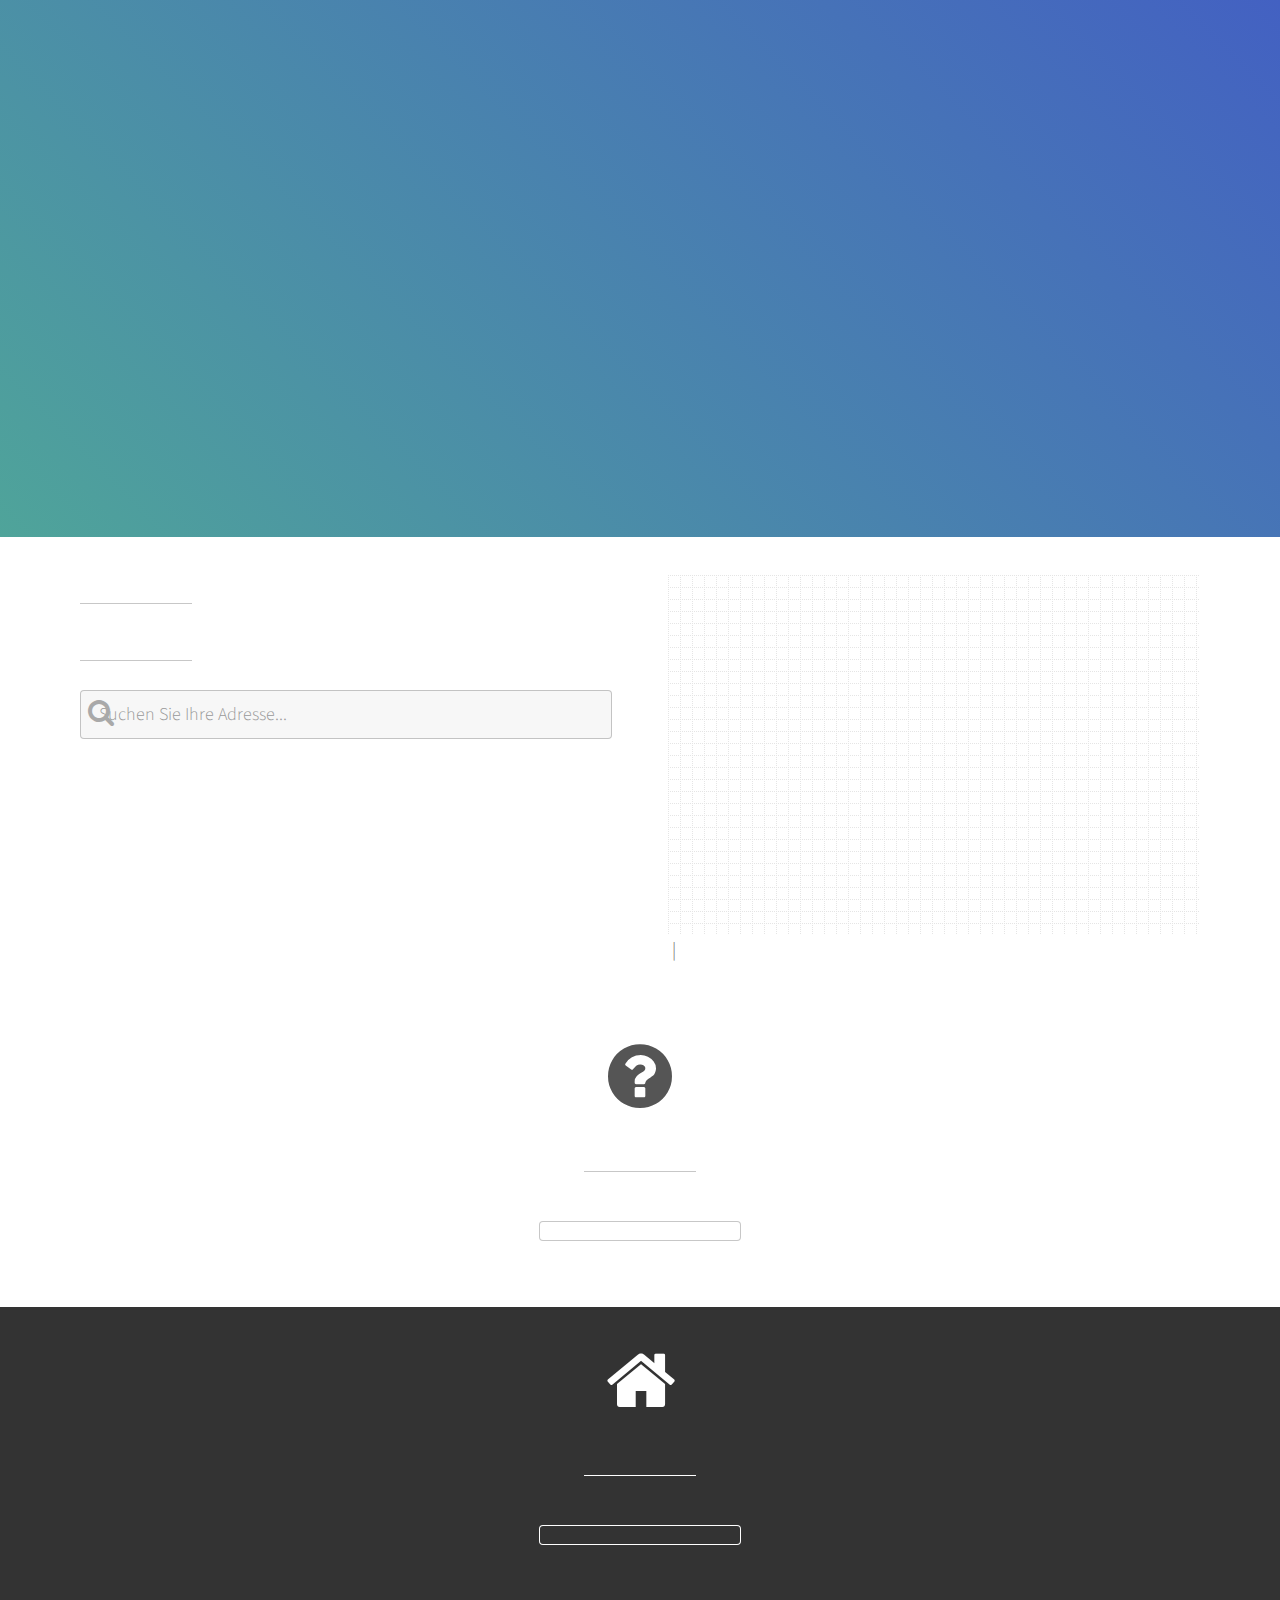
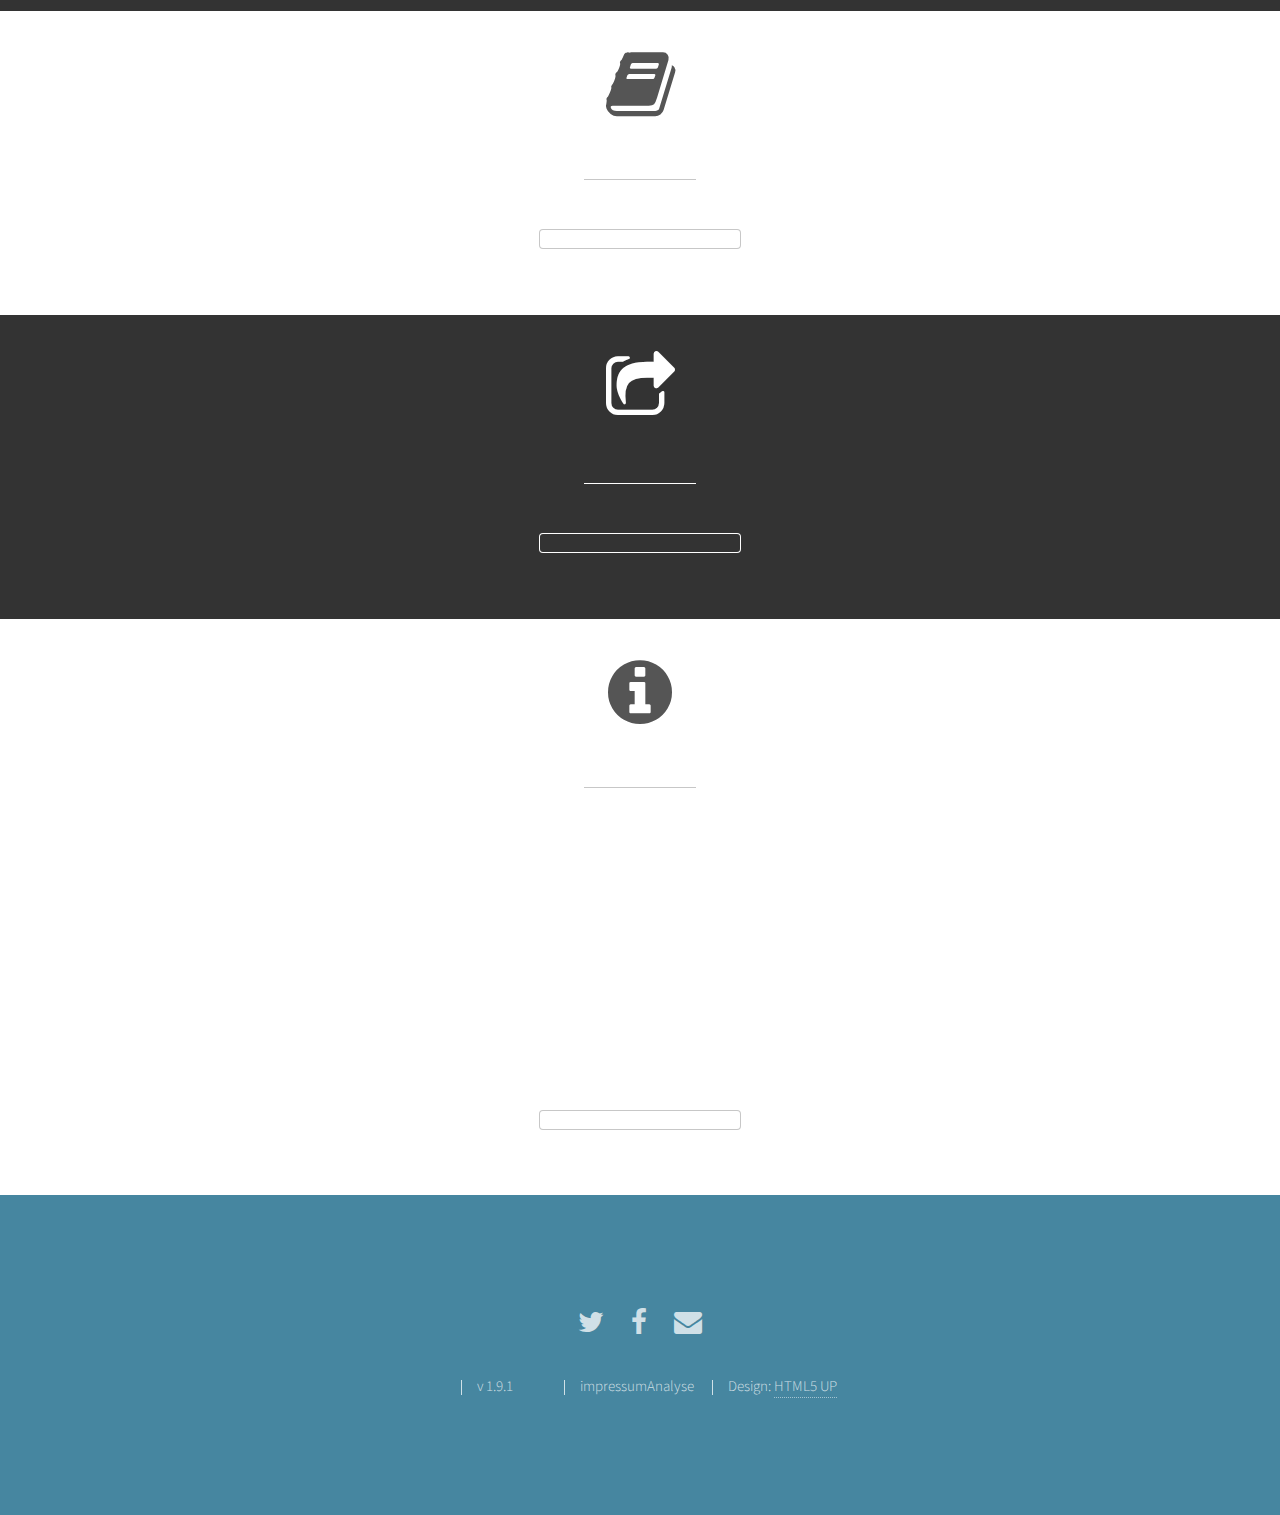
==== commit 30d1355a: "vese api" ====
--- a/index.html
+++ b/index.html
@@ -406,8 +406,14 @@
           </header>
           <div class="row 150%">
             <div class="12u 12u$(medium)">
-              <h1 style="margin: 0 0 0.2em 0 !important;"><span id="stromtarifEWZahl">0.00</span> <span id="stromtarifEWEinheit"></h1>
-              <h3><a href="" target="_blank" id="stromtarifEWlink"><span id="stromtarifEW"></span></a></h3>
+              <h1 style="margin: 0 0 0.2em 0 !important;"><span id="stromtarifEWZahl1">0.00</span> <span id="stromtarifEWEinheit1"></h1>
+              <h3><a href="" target="_blank" id="stromtarifEWlink1"><span id="stromtarifEW1"></span></a></h3>
+            </div>
+          </div>
+          <div class="row 150%" id="tarif2">
+            <div class="12u 12u$(medium)">
+              <h1 style="margin: 0 0 0.2em 0 !important;"><span id="stromtarifEWZahl2">0.00</span> <span id="stromtarifEWEinheit2"></h1>
+              <h3><a href="" target="_blank" id="stromtarifEWlink2"><span id="stromtarifEW2"></span></a></h3>
             </div>
           </div>
           <div class="12u$ 12u$(medium) important(medium) show-roof arrows">
@@ -613,7 +619,7 @@
       </ul>
       <ul class="copyright">
         <li><span class="trn">copyrightMain</span></li>
-        <li>v 1.9</li>
+        <li>v 1.9.1</li>
         <li><span class="trn">contact</span></li>
         <li class="trn">impressumAnalyse</li>
         <li>Design: <a href="http://html5up.net">HTML5 UP</a></li>
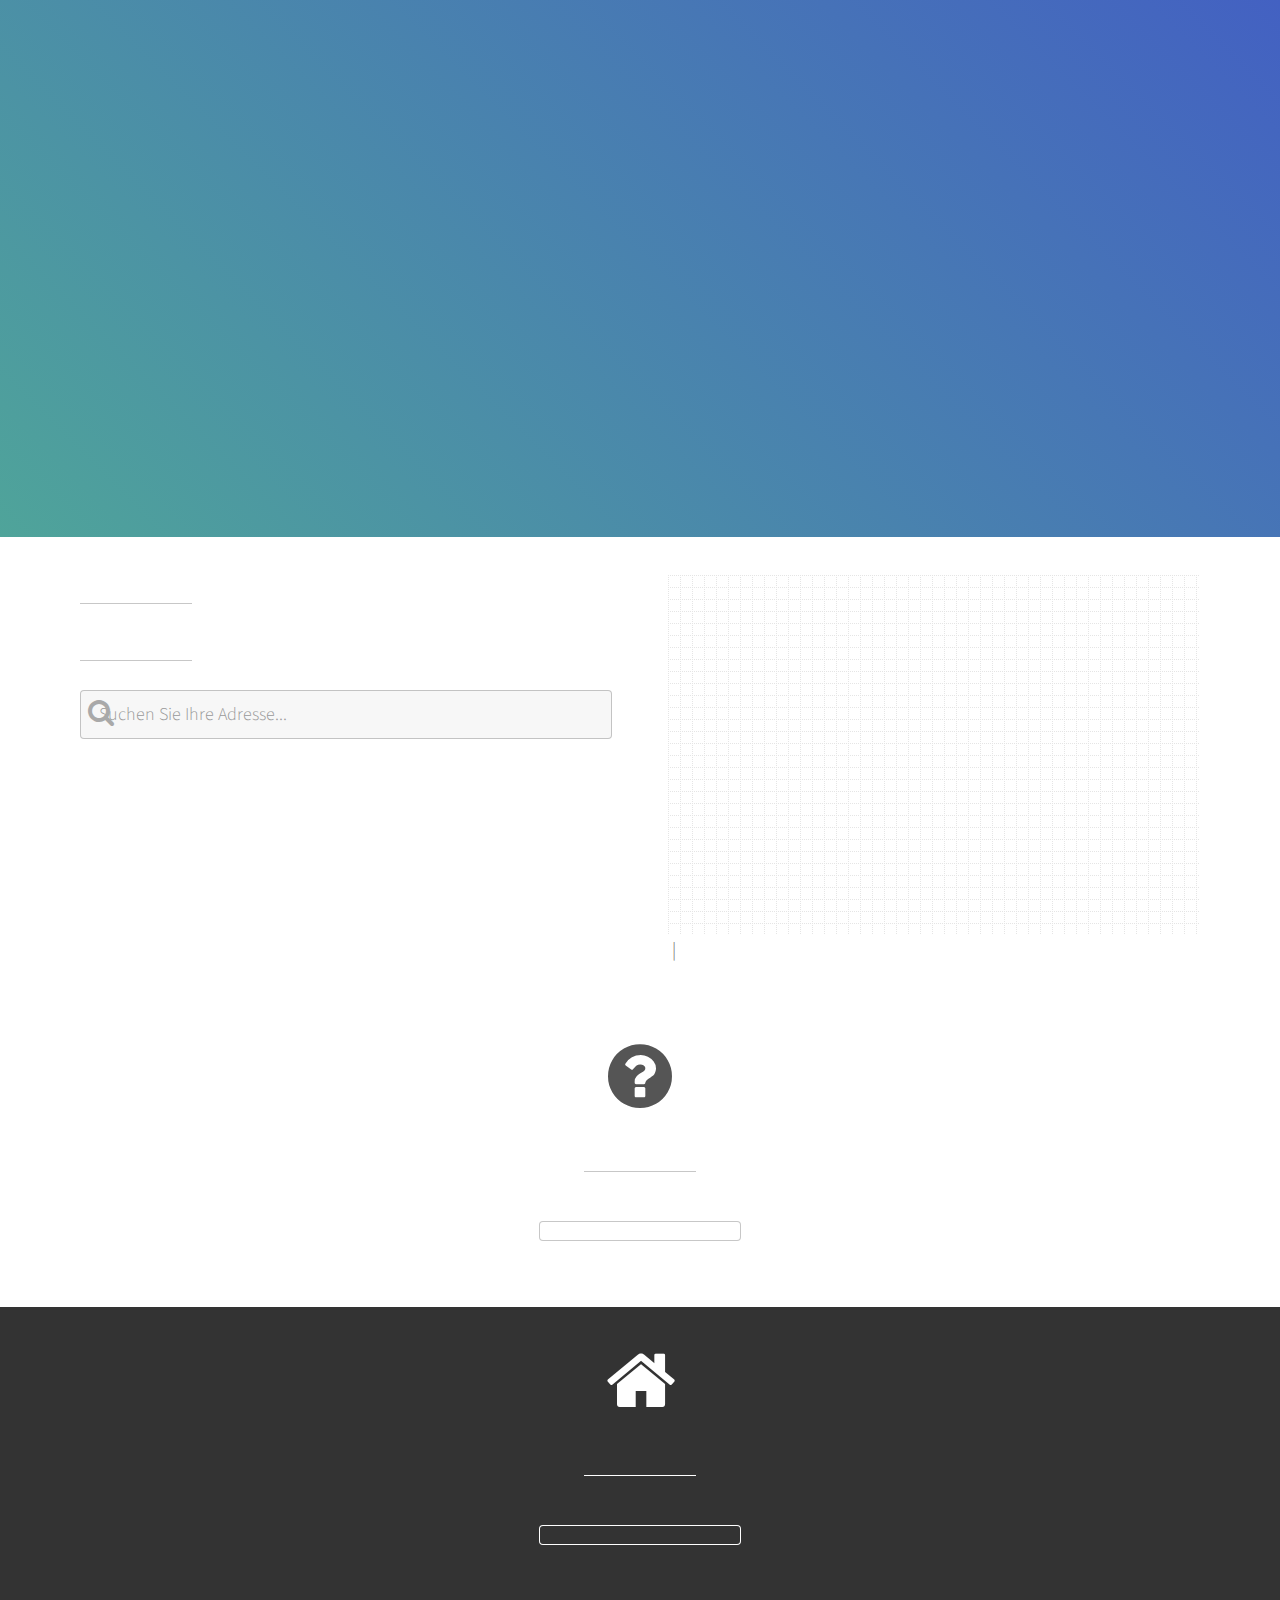
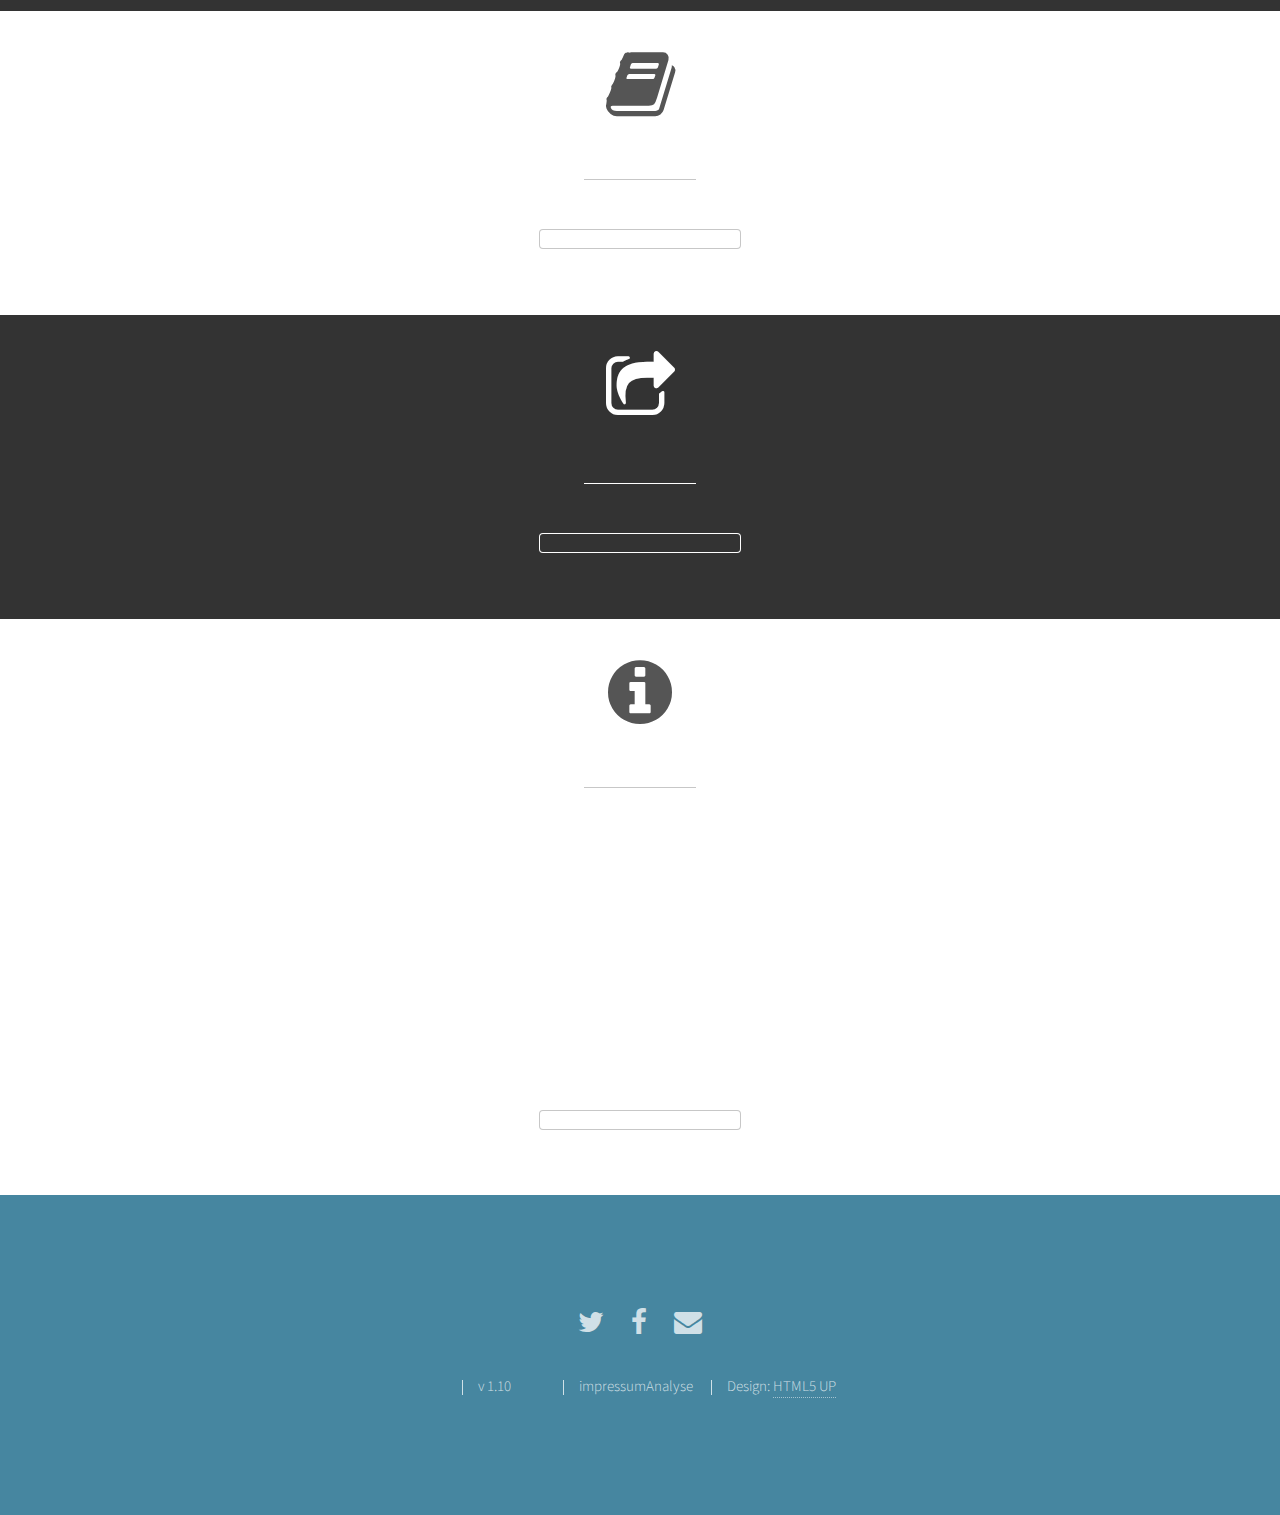
==== commit 0404cdc8: "1.10" ====
--- a/index.html
+++ b/index.html
@@ -619,7 +619,7 @@
       </ul>
       <ul class="copyright">
         <li><span class="trn">copyrightMain</span></li>
-        <li>v 1.9.1</li>
+        <li>v 1.10</li>
         <li><span class="trn">contact</span></li>
         <li class="trn">impressumAnalyse</li>
         <li>Design: <a href="http://html5up.net">HTML5 UP</a></li>
